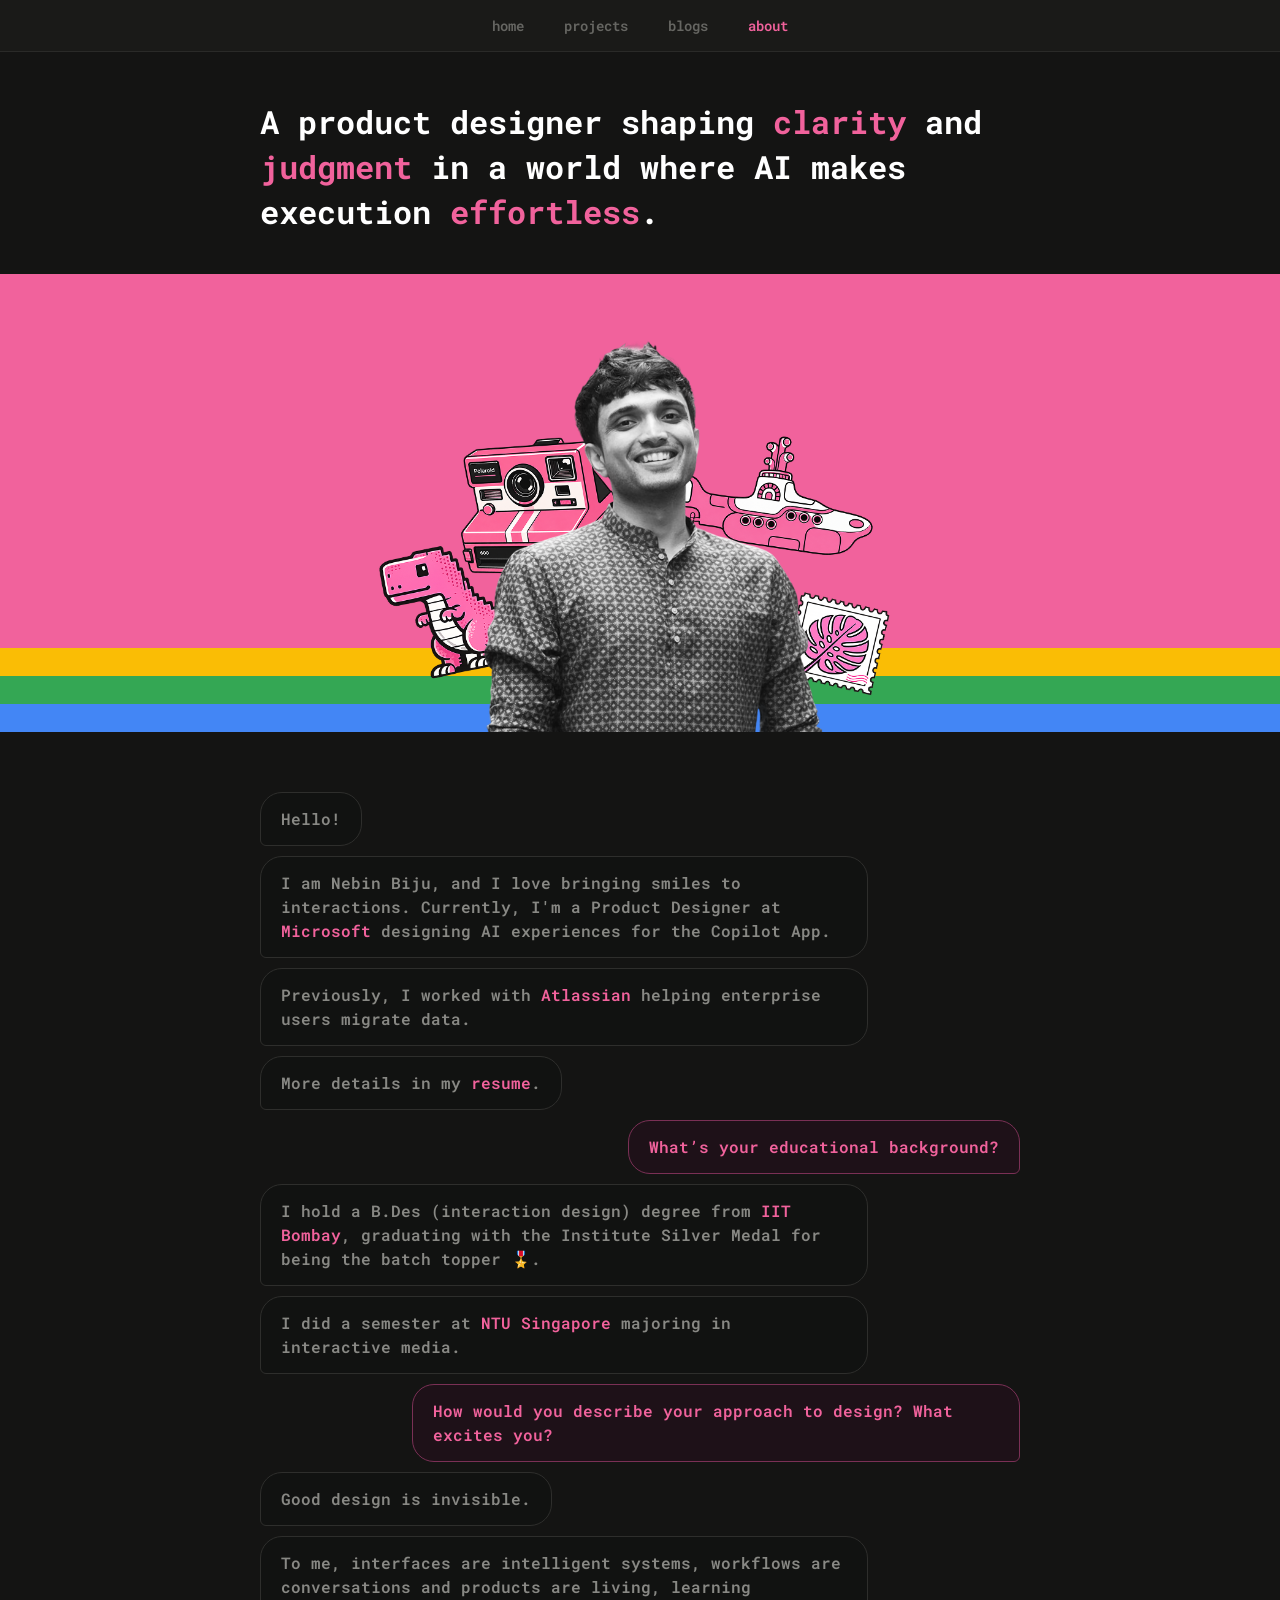
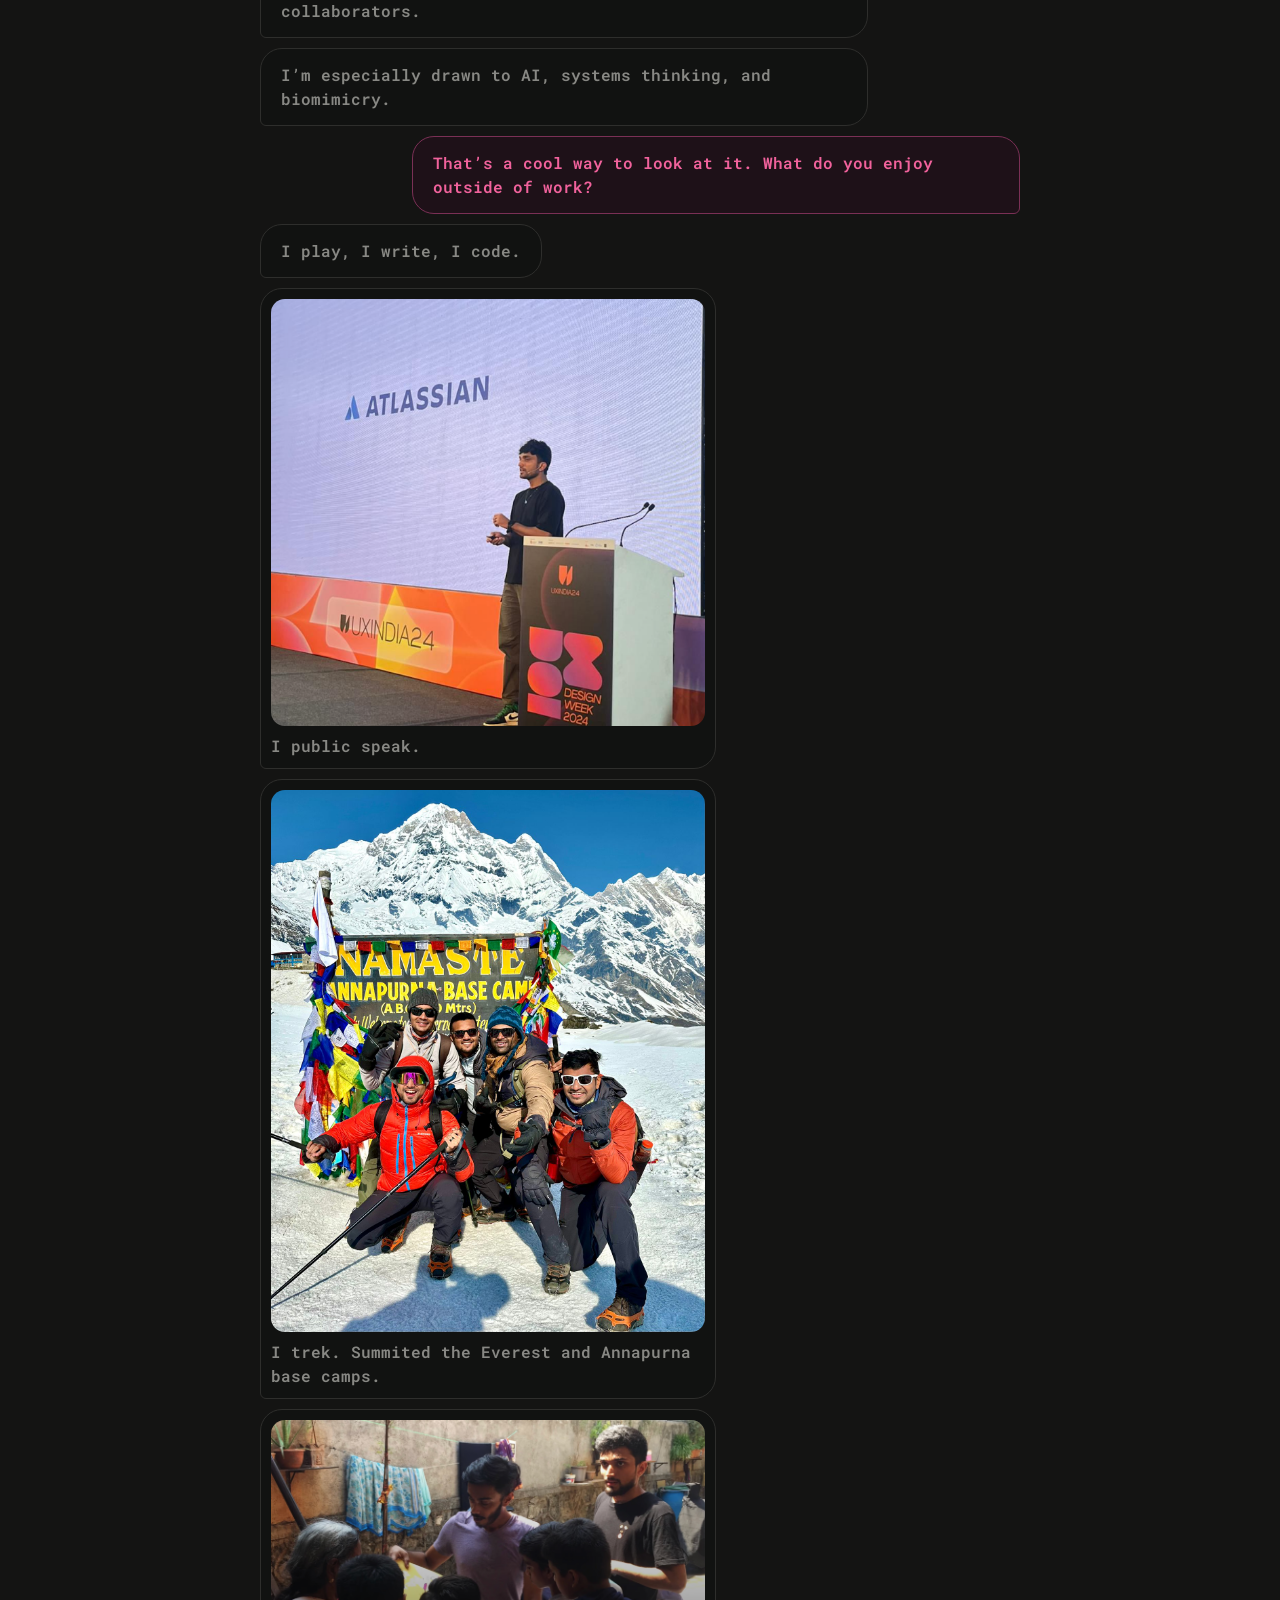
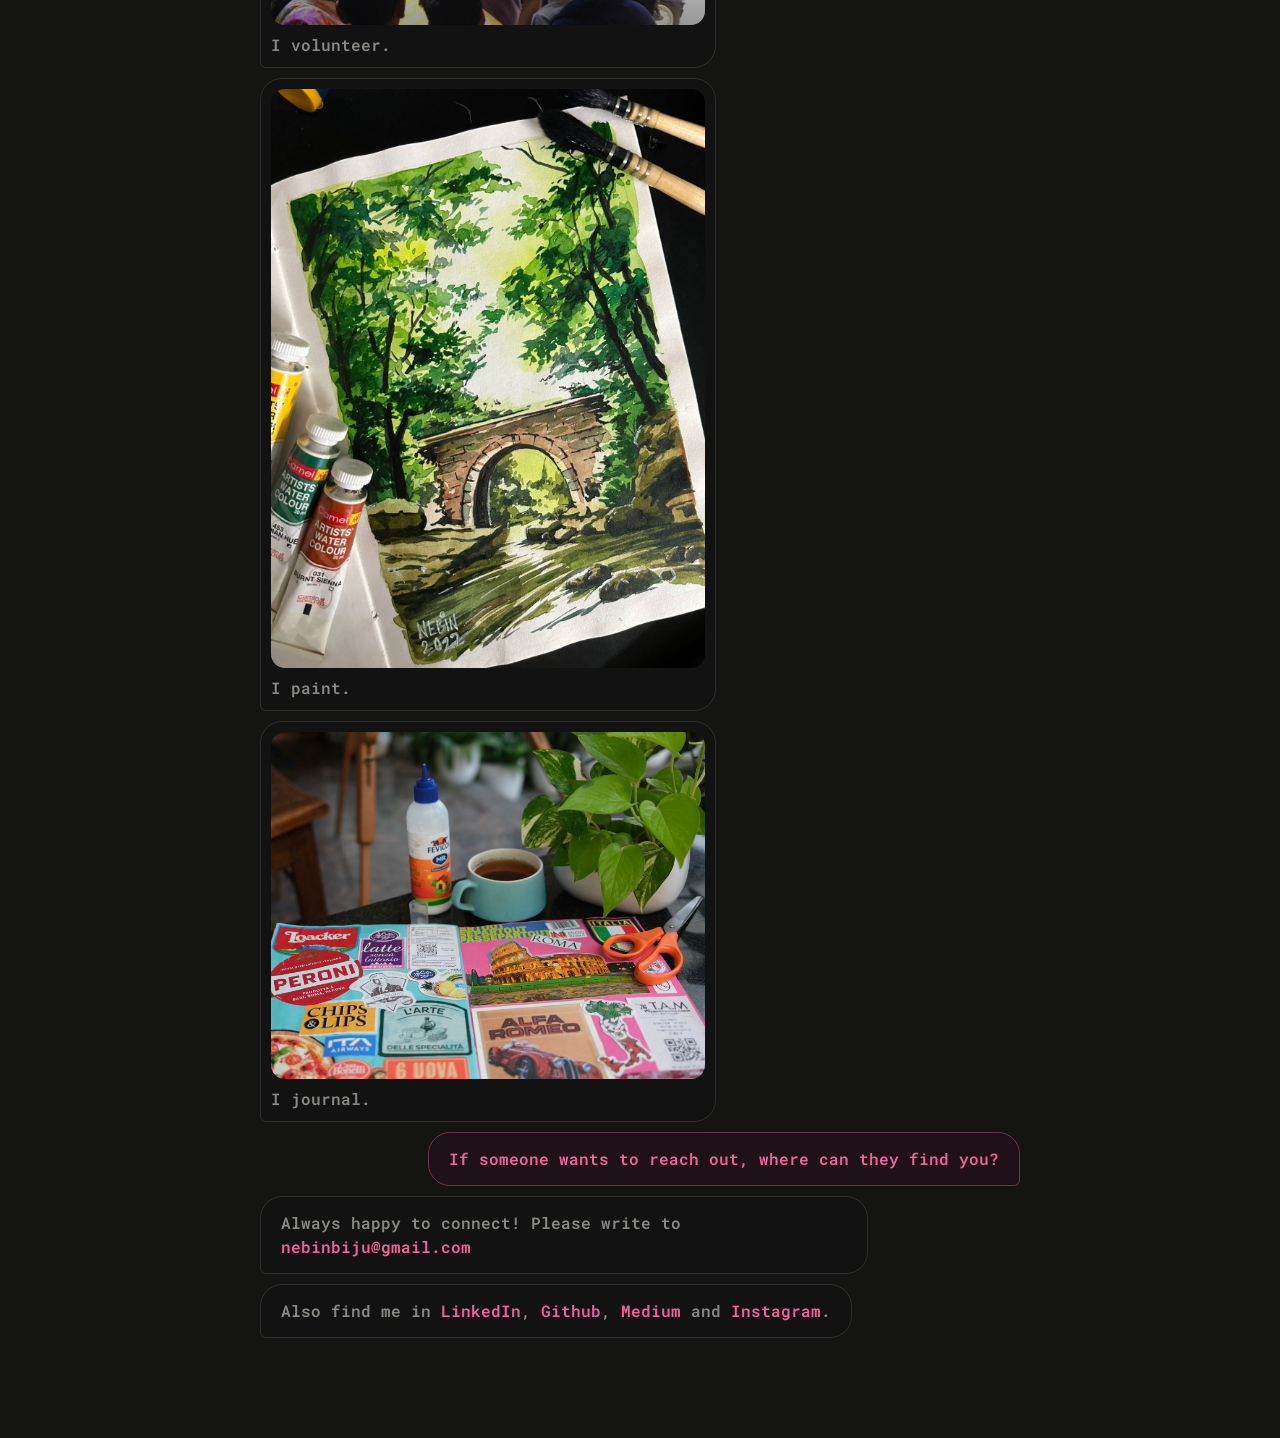
==== about.html @ 65616d31 "Replace Fira Code with Roboto Mono across all pages Co-Authored-By: Claude Sonnet 4.6 <noreply@anthr" ====
<!DOCTYPE html>
<html lang="en">
<head>
    <meta charset="UTF-8">
    <meta name="viewport" content="width=device-width, initial-scale=1.0">
    <title>Nebin Biju — About</title>
    <link href="https://fonts.googleapis.com/css2?family=Roboto+Mono:wght@600;700&display=swap" rel="stylesheet">
    <style>
        * {
            margin: 0;
            padding: 0;
            box-sizing: border-box;
        }

        body {
            background-color: #141413;
            font-family: 'Roboto Mono', monospace;
            min-height: 100vh;
            display: flex;
            flex-direction: column;
            align-items: center;
            padding: 100px 24px 100px;
            overflow-x: hidden;
        }

        .topbar {
            position: fixed;
            top: 0;
            left: 0;
            right: 0;
            height: 52px;
            background-color: #1a1a18;
            border-bottom: 1px solid #2a2a28;
            display: flex;
            align-items: center;
            justify-content: center;
            gap: 8px;
            z-index: 100;
        }

        .topbar a {
            font-family: 'Roboto Mono', monospace;
            font-size: 14px;
            font-weight: 600;
            text-decoration: none;
            color: #666662;
            padding: 6px 16px;
            border-radius: 8px;
            transition: color 0.2s;
        }

        .topbar a:hover {
            color: #ffffff;
        }

        .topbar a.active {
            color: #f1629c;
        }

        .chat {
            width: 100%;
            max-width: 760px;
            display: flex;
            flex-direction: column;
            gap: 10px;
            text-align: left;
        }

        .bubble {
            padding: 14px 20px;
            border-radius: 22px;
            font-size: 16px;
            font-weight: 600;
            line-height: 1.5;
            max-width: 80%;
            word-break: break-word;
        }

        .bubble.right {
            background-color: #1e1118;
            color: #f1629c;
            border: 1px solid #7a3055;
            align-self: flex-end;
            border-bottom-right-radius: 6px;
        }

        .bubble.left {
            background-color: #111211;
            color: #888884;
            border: 1px solid #2e2e2c;
            align-self: flex-start;
            border-bottom-left-radius: 6px;
        }

        .highlight {
            color: #f1629c;
        }

        .bubble a {
            text-decoration: none;
            color: inherit;
        }

        .bubble a:hover .highlight,
        .bubble a:hover {
            text-decoration: underline;
        }

        .bubble.project {
            background-color: #111211;
            color: #f1629c;
            border: 1px solid #2e2e2c;
            align-self: flex-start;
            border-bottom-left-radius: 6px;
        }

        .bubble.image {
            background-color: #111211;
            border: 1px solid #2e2e2c;
            align-self: flex-start;
            border-bottom-left-radius: 6px;
            padding: 10px;
            display: flex;
            flex-direction: column;
            gap: 8px;
            max-width: 60%;
        }

        .bubble.image img {
            width: 100%;
            border-radius: 14px;
            display: block;
        }

        .bubble.image .caption {
            font-size: 16px;
            color: #888884;
            font-weight: 600;
        }

        .about-heading {
            width: 100%;
            max-width: 760px;
            margin-bottom: 40px;
            font-size: 32px;
            font-weight: 700;
            color: #ffffff;
            line-height: 1.4;
        }

        .about-hero {
            position: relative;
            width: 100vw;
            margin-bottom: 60px;
            display: flex;
            justify-content: center;
        }

        .about-hero-bg {
            position: absolute;
            inset: 0;
            display: flex;
            flex-direction: column;
        }

        .about-pink-bg {
            background: #F1629C;
            flex: 1;
        }

        .about-collage-img {
            display: block;
            width: 100%;
            max-width: 550px;
            height: auto;
            position: relative;
            z-index: 1;
        }

        .about-stripes {
            display: flex;
            flex-direction: column;
            flex-shrink: 0;
        }

        .about-stripe {
            height: 28px;
        }
    </style>
    <script src="favicon.js"></script>
</head>
<body>
    <nav class="topbar">
        <a href="index.html">home</a>
        <a href="projects.html">projects</a>
        <a href="blogs.html">blogs</a>
        <a href="about.html" class="active">about</a>
    </nav>

    <h1 class="about-heading">A product designer shaping <span class="highlight">clarity</span> and <span class="highlight">judgment</span> in a world where AI makes execution <span class="highlight">effortless</span>.</h1>

    <div class="about-hero">
        <div class="about-hero-bg">
            <div class="about-pink-bg"></div>
            <div class="about-stripes">
                <div class="about-stripe" style="background:#F1629C"></div>
                <div class="about-stripe" style="background:#FABD05"></div>
                <div class="about-stripe" style="background:#34A754"></div>
                <div class="about-stripe" style="background:#4386F5"></div>
            </div>
        </div>
        <img src="images/Homepage_assets/about_collage.png" alt="" class="about-collage-img">
    </div>

    <div class="chat">
        <div class="bubble left">Hello!</div>
        <div class="bubble left">I am Nebin Biju, and I love bringing smiles to interactions. Currently,  I'm a Product Designer at <a href="https://microsoft.com" target="_blank"><span class="highlight">Microsoft</span></a> designing AI experiences for the Copilot App.</div>
        <div class="bubble left">Previously, I worked with <a href="https://www.atlassian.com/" target="_blank"><span class="highlight">Atlassian</span></a> helping enterprise users migrate data.</div>
        <div class="bubble left">More details in my <a href="https://drive.google.com/file/d/1wNCA_hwy8p7VDoel-va2AQfvZZW7HfSf/view?usp=drive_link" target="_blank"><span class="highlight">resume</span></a>.</div>
        <div class="bubble right">What’s your educational background?</div>
        <div class="bubble left">I hold a B.Des (interaction design) degree from <a href="https://www.iitb.ac.in/" target="_blank"><span class="highlight">IIT Bombay</span></a>, graduating with the Institute Silver Medal for being the batch topper 🎖️.</div>
        <div class="bubble left">I did a semester at <a href="https://www.ntu.edu.sg/" target="_blank"><span class="highlight">NTU Singapore</span></a> majoring in interactive media.</div>
        <div class="bubble right">How would you describe your approach to design? What excites you?</div>
        <div class="bubble left">Good design is invisible.</div>
        <div class="bubble left">To me, interfaces are intelligent systems, workflows are conversations and products are living, learning collaborators.</div>
        <div class="bubble left">I’m especially drawn to AI, systems thinking, and biomimicry.</div>

        <div class="bubble right">That’s a cool way to look at it. What do you enjoy outside of work?</div>
        <div class="bubble left">I play, I write, I code.</div>
        <div class="bubble image">
            <img src="images/about/Speak_1.png" alt="public speaking">
            <span class="caption">I public speak.</span>
        </div>
        <div class="bubble image">
            <img src="images/about/trek_2.jpeg" alt="trekking">
            <span class="caption">I trek. Summited the Everest and Annapurna base camps.</span>
        </div>
        <div class="bubble image">
            <img src="images/about/volunteer.png" alt="volunteering">
            <span class="caption">I volunteer.</span>
        </div>
        <div class="bubble image">
            <img src="images/about/paint.jpeg" alt="painting">
            <span class="caption">I paint.</span>
        </div>
        <div class="bubble image">
            <img src="images/about/journal.jpeg" alt="journaling">
            <span class="caption">I journal.</span>
        </div>

        <div class="bubble right">If someone wants to reach out, where can they find you?</div>
        <div class="bubble left">Always happy to connect! Please write to <a href="mailto:nebinbiju@gmail.com"><span class="highlight">nebinbiju@gmail.com</span></a></div>
        <div class="bubble left">Also find me in <a href="https://www.linkedin.com/in/nebin-biju-08502b159/" target="_blank"><span class="highlight">LinkedIn</span></a>, <a href="https://github.com/nebinbiju1" target="_blank"><span class="highlight">Github</span></a>, <a href="https://medium.com/@nebinbiju" target="_blank"><span class="highlight">Medium</span></a> and <a href="https://www.instagram.com/nebinbiju/" target="_blank"><span class="highlight">Instagram</span></a>.</div>
    </div>
</body>
</html>
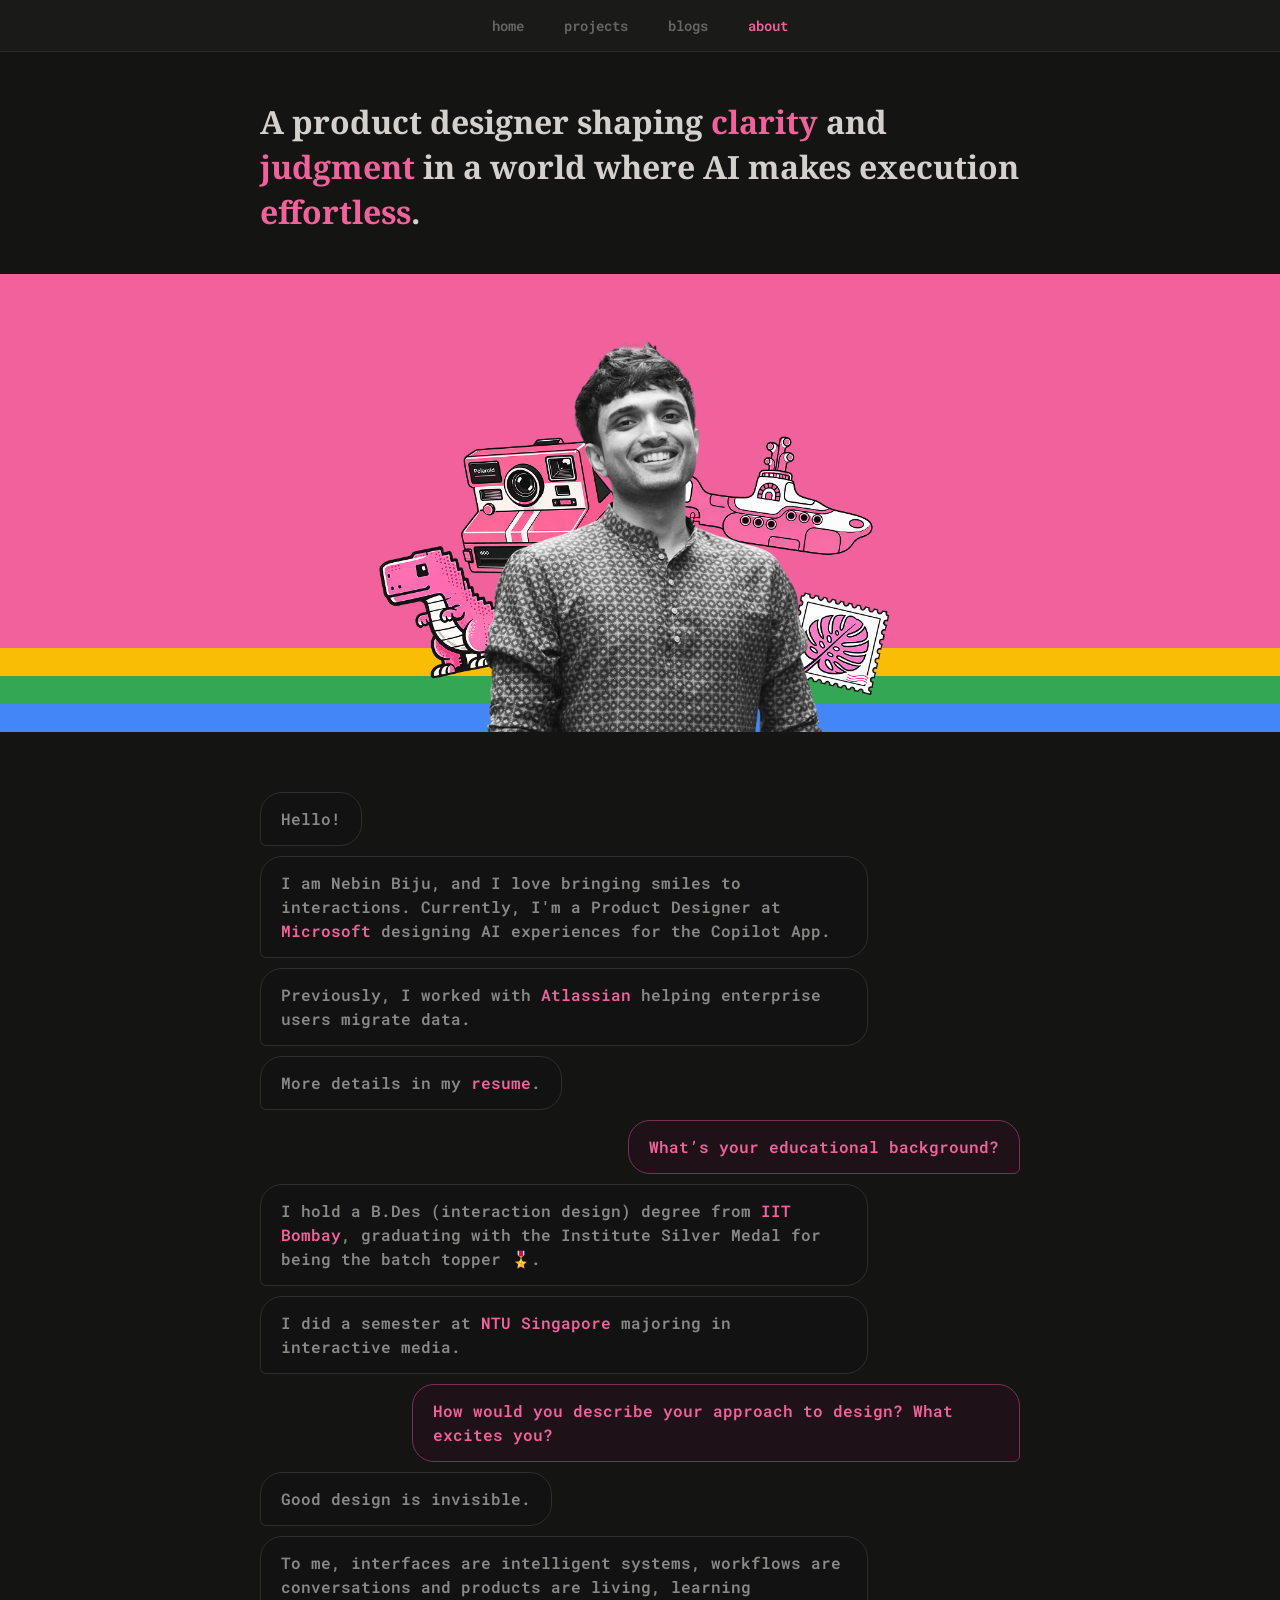
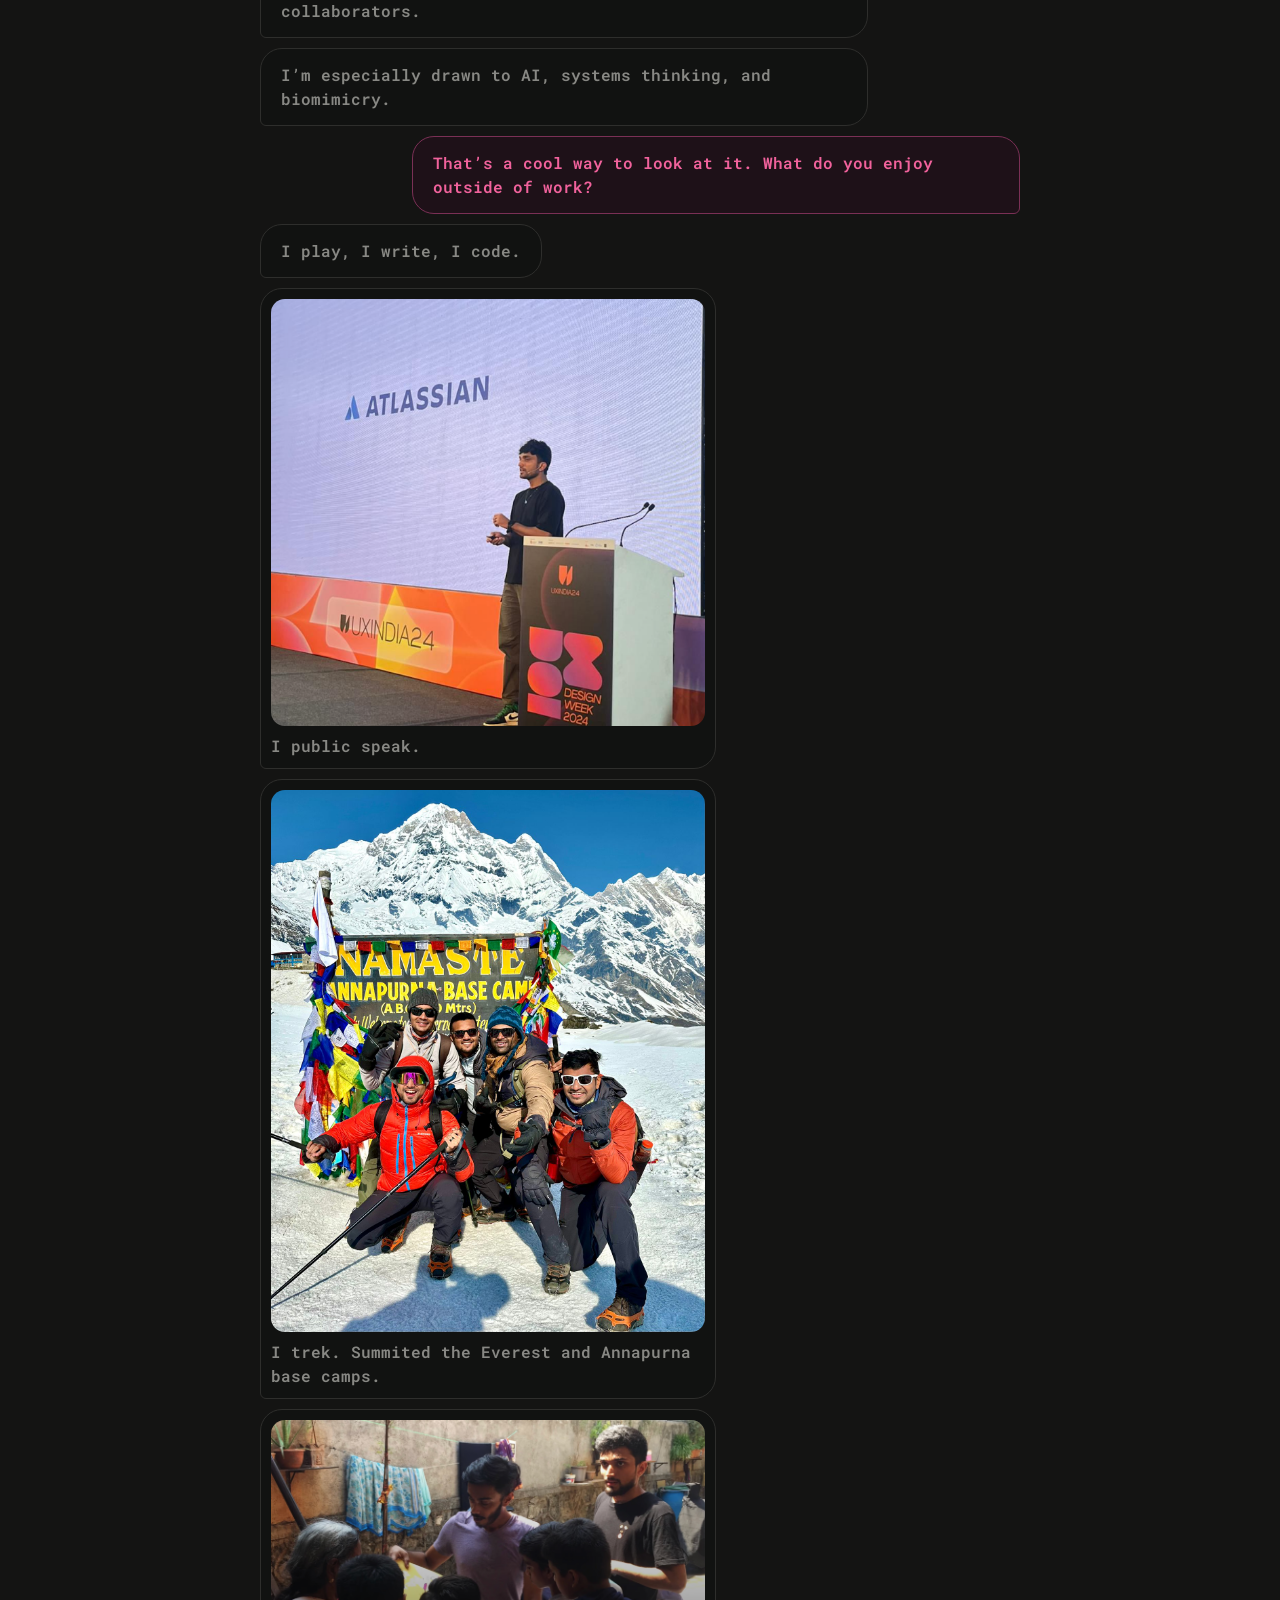
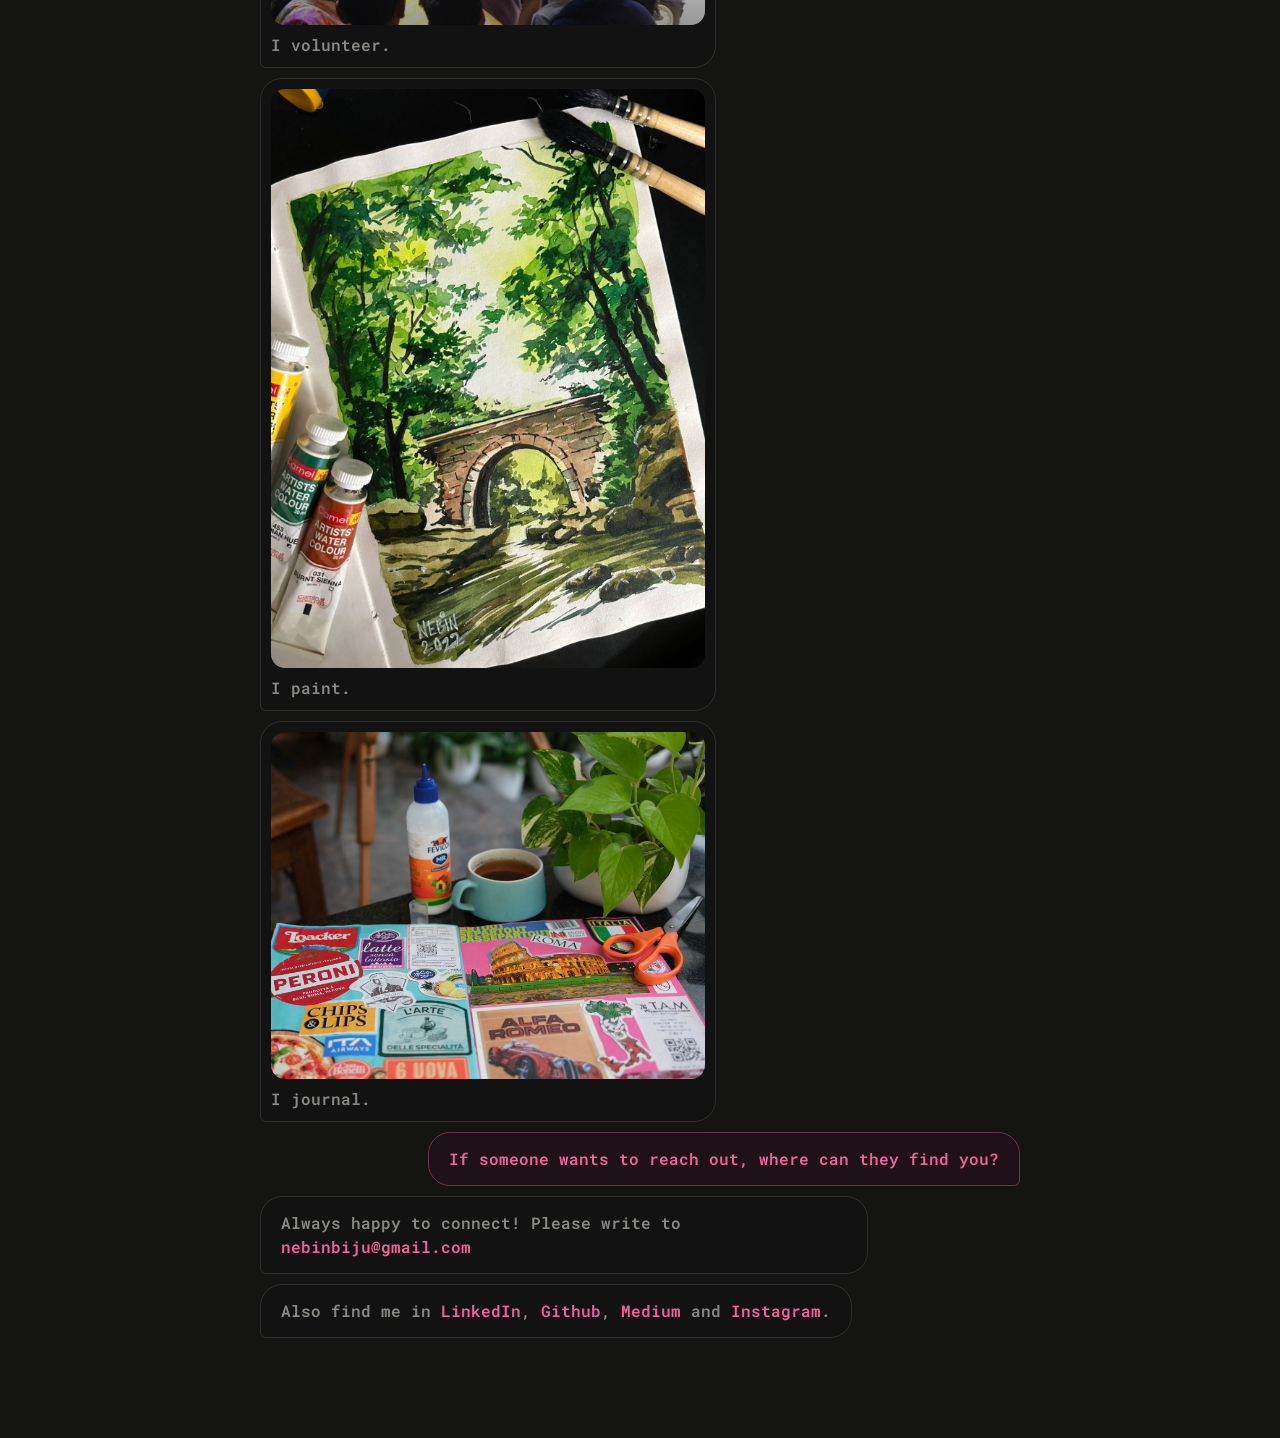
==== commit 236d4d0e: "Centralize styles into styles.css and redesign UI - Extract all inline styles from 6 HTML files into" ====
--- a/about.html
+++ b/about.html
@@ -4,192 +4,10 @@
     <meta charset="UTF-8">
     <meta name="viewport" content="width=device-width, initial-scale=1.0">
     <title>Nebin Biju — About</title>
-    <link href="https://fonts.googleapis.com/css2?family=Roboto+Mono:wght@600;700&display=swap" rel="stylesheet">
-    <style>
-        * {
-            margin: 0;
-            padding: 0;
-            box-sizing: border-box;
-        }
-
-        body {
-            background-color: #141413;
-            font-family: 'Roboto Mono', monospace;
-            min-height: 100vh;
-            display: flex;
-            flex-direction: column;
-            align-items: center;
-            padding: 100px 24px 100px;
-            overflow-x: hidden;
-        }
-
-        .topbar {
-            position: fixed;
-            top: 0;
-            left: 0;
-            right: 0;
-            height: 52px;
-            background-color: #1a1a18;
-            border-bottom: 1px solid #2a2a28;
-            display: flex;
-            align-items: center;
-            justify-content: center;
-            gap: 8px;
-            z-index: 100;
-        }
-
-        .topbar a {
-            font-family: 'Roboto Mono', monospace;
-            font-size: 14px;
-            font-weight: 600;
-            text-decoration: none;
-            color: #666662;
-            padding: 6px 16px;
-            border-radius: 8px;
-            transition: color 0.2s;
-        }
-
-        .topbar a:hover {
-            color: #ffffff;
-        }
-
-        .topbar a.active {
-            color: #f1629c;
-        }
-
-        .chat {
-            width: 100%;
-            max-width: 760px;
-            display: flex;
-            flex-direction: column;
-            gap: 10px;
-            text-align: left;
-        }
-
-        .bubble {
-            padding: 14px 20px;
-            border-radius: 22px;
-            font-size: 16px;
-            font-weight: 600;
-            line-height: 1.5;
-            max-width: 80%;
-            word-break: break-word;
-        }
-
-        .bubble.right {
-            background-color: #1e1118;
-            color: #f1629c;
-            border: 1px solid #7a3055;
-            align-self: flex-end;
-            border-bottom-right-radius: 6px;
-        }
-
-        .bubble.left {
-            background-color: #111211;
-            color: #888884;
-            border: 1px solid #2e2e2c;
-            align-self: flex-start;
-            border-bottom-left-radius: 6px;
-        }
-
-        .highlight {
-            color: #f1629c;
-        }
-
-        .bubble a {
-            text-decoration: none;
-            color: inherit;
-        }
-
-        .bubble a:hover .highlight,
-        .bubble a:hover {
-            text-decoration: underline;
-        }
-
-        .bubble.project {
-            background-color: #111211;
-            color: #f1629c;
-            border: 1px solid #2e2e2c;
-            align-self: flex-start;
-            border-bottom-left-radius: 6px;
-        }
-
-        .bubble.image {
-            background-color: #111211;
-            border: 1px solid #2e2e2c;
-            align-self: flex-start;
-            border-bottom-left-radius: 6px;
-            padding: 10px;
-            display: flex;
-            flex-direction: column;
-            gap: 8px;
-            max-width: 60%;
-        }
-
-        .bubble.image img {
-            width: 100%;
-            border-radius: 14px;
-            display: block;
-        }
-
-        .bubble.image .caption {
-            font-size: 16px;
-            color: #888884;
-            font-weight: 600;
-        }
-
-        .about-heading {
-            width: 100%;
-            max-width: 760px;
-            margin-bottom: 40px;
-            font-size: 32px;
-            font-weight: 700;
-            color: #ffffff;
-            line-height: 1.4;
-        }
-
-        .about-hero {
-            position: relative;
-            width: 100vw;
-            margin-bottom: 60px;
-            display: flex;
-            justify-content: center;
-        }
-
-        .about-hero-bg {
-            position: absolute;
-            inset: 0;
-            display: flex;
-            flex-direction: column;
-        }
-
-        .about-pink-bg {
-            background: #F1629C;
-            flex: 1;
-        }
-
-        .about-collage-img {
-            display: block;
-            width: 100%;
-            max-width: 550px;
-            height: auto;
-            position: relative;
-            z-index: 1;
-        }
-
-        .about-stripes {
-            display: flex;
-            flex-direction: column;
-            flex-shrink: 0;
-        }
-
-        .about-stripe {
-            height: 28px;
-        }
-    </style>
+    <link rel="stylesheet" href="styles.css">
     <script src="favicon.js"></script>
 </head>
-<body>
+<body class="pg-about">
     <nav class="topbar">
         <a href="index.html">home</a>
         <a href="projects.html">projects</a>
--- a/styles.css
+++ b/styles.css
@@ -0,0 +1,1056 @@
+@import url('https://fonts.googleapis.com/css2?family=Arvo:ital,wght@0,400;0,700;1,400;1,700&family=Noto+Serif:ital,wght@0,100;0,200;0,300;0,400;0,500;0,600;0,700;0,800;0,900;1,100;1,200;1,300;1,400;1,500;1,600;1,700;1,800;1,900&family=Roboto+Mono:wght@400;600;700&display=swap');
+
+* {
+    margin: 0;
+    padding: 0;
+    box-sizing: border-box;
+}
+
+body {
+    background-color: #141413;
+    font-family: 'Roboto Mono', monospace;
+    min-height: 100vh;
+}
+
+.topbar {
+    position: fixed;
+    top: 0;
+    left: 0;
+    right: 0;
+    height: 52px;
+    background-color: #1a1a18;
+    border-bottom: 1px solid #2a2a28;
+    display: flex;
+    align-items: center;
+    justify-content: center;
+    gap: 8px;
+    z-index: 100;
+}
+
+.topbar a {
+    font-family: 'Roboto Mono', monospace;
+    font-size: 14px;
+    font-weight: 600;
+    text-decoration: none;
+    color: #666662;
+    padding: 6px 16px;
+    border-radius: 8px;
+    transition: color 0.2s;
+}
+
+.topbar a:hover { color: #d4d0cb; }
+.topbar a.active { color: #f1629c; }
+
+.highlight { color: #f1629c; }
+
+.bubble {
+    padding: 14px 20px;
+    border-radius: 22px;
+    font-size: 16px;
+    font-weight: 600;
+    line-height: 1.5;
+    max-width: 80%;
+    word-break: break-word;
+}
+
+.bubble.right {
+    background-color: #1e1118;
+    color: #f1629c;
+    border: 1px solid #7a3055;
+    align-self: flex-end;
+    border-bottom-right-radius: 6px;
+}
+
+.bubble.project {
+    background-color: #111211;
+    color: #f1629c;
+    border: 1px solid #2e2e2c;
+    align-self: flex-start;
+    border-bottom-left-radius: 6px;
+}
+
+.bubble .highlight { color: #f1629c; }
+
+.bubble a {
+    text-decoration: none;
+    color: inherit;
+}
+
+.bubble a:hover .highlight,
+.bubble a:hover {
+    text-decoration: underline;
+}
+
+.bubble.image {
+    background-color: #111211;
+    border: 1px solid #2e2e2c;
+    align-self: flex-start;
+    border-bottom-left-radius: 6px;
+    padding: 10px;
+    display: flex;
+    flex-direction: column;
+    gap: 8px;
+    max-width: 60%;
+}
+
+.bubble.image img {
+    width: 100%;
+    border-radius: 14px;
+    display: block;
+}
+
+.bubble.image .caption {
+    font-size: 16px;
+    color: #888884;
+    font-weight: 600;
+}
+
+.tag {
+    font-size: 12px;
+    font-weight: 700;
+    color: #f1629c;
+    background: rgba(241, 98, 156, 0.12);
+    border: 1px solid rgba(241, 98, 156, 0.3);
+    border-radius: 6px;
+    padding: 4px 10px;
+}
+
+.page {
+    max-width: 760px;
+    margin: 0 auto;
+    padding: 80px 24px 120px;
+}
+
+.back-btn {
+    display: inline-flex;
+    align-items: center;
+    gap: 6px;
+    font-size: 13px;
+    font-weight: 700;
+    color: #666662;
+    text-decoration: none;
+    margin-bottom: 48px;
+    transition: color 0.2s;
+}
+
+.back-btn:hover { color: #ffffff; }
+
+.back-btn svg {
+    width: 14px;
+    height: 14px;
+}
+
+.divider {
+    height: 1px;
+    background: #2a2a28;
+    margin: 36px 0;
+}
+
+.nav-btn {
+    display: flex;
+    align-items: center;
+    gap: 8px;
+    font-family: 'Roboto Mono', monospace;
+    font-size: 13px;
+    font-weight: 700;
+    color: #666662;
+    text-decoration: none;
+    transition: color 0.2s;
+}
+
+.nav-btn:hover { color: #ffffff; }
+
+.nav-btn svg {
+    width: 14px;
+    height: 14px;
+    flex-shrink: 0;
+}
+
+.nav-btn.disabled {
+    opacity: 0.2;
+    pointer-events: none;
+}
+
+.nav-btn.next { margin-left: auto; }
+
+.modal-overlay {
+    display: none;
+    position: fixed;
+    inset: 0;
+    background: rgba(0, 0, 0, 0.7);
+    z-index: 200;
+    align-items: center;
+    justify-content: center;
+}
+
+.modal-overlay.visible { display: flex; }
+
+.modal {
+    background: #1a1a18;
+    border: 1px solid #2a2a28;
+    border-radius: 18px;
+    padding: 32px 28px;
+    width: min(420px, calc(100vw - 48px));
+    display: flex;
+    flex-direction: column;
+    gap: 16px;
+}
+
+.modal-title {
+    font-size: 14px;
+    font-weight: 700;
+    color: #d4d0cb;
+}
+
+.modal-sub {
+    font-size: 12px;
+    font-weight: 600;
+    color: #555552;
+    margin-top: -8px;
+}
+
+.modal input {
+    font-family: 'Roboto Mono', monospace;
+    font-size: 13px;
+    font-weight: 600;
+    background: #111211;
+    border: 1px solid #2a2a28;
+    border-radius: 10px;
+    color: #ffffff;
+    padding: 10px 14px;
+    outline: none;
+    transition: border-color 0.2s;
+}
+
+.modal input:focus { border-color: #f1629c; }
+.modal input.error { border-color: #e05050; animation: shake 0.3s ease; }
+
+@keyframes shake {
+    0%, 100% { transform: translateX(0); }
+    25% { transform: translateX(-6px); }
+    75% { transform: translateX(6px); }
+}
+
+.modal-error {
+    font-size: 11px;
+    font-weight: 700;
+    color: #e05050;
+    min-height: 14px;
+    margin-top: -8px;
+}
+
+.modal-actions {
+    display: flex;
+    gap: 8px;
+    justify-content: flex-end;
+}
+
+.modal-actions button {
+    font-family: 'Roboto Mono', monospace;
+    font-size: 13px;
+    font-weight: 700;
+    border: none;
+    border-radius: 8px;
+    padding: 8px 18px;
+    cursor: pointer;
+}
+
+.btn-cancel {
+    background: transparent;
+    color: #555552;
+}
+
+.btn-cancel:hover { color: #ffffff; }
+
+.btn-enter {
+    background: #f1629c;
+    color: #ffffff;
+}
+
+.btn-enter:hover { background: #e0508a; }
+
+.modal-char-wrap {
+    display: flex;
+    justify-content: center;
+}
+
+/* -------------------------------------------------- */
+/* page: home                                         */
+/* -------------------------------------------------- */
+
+body.pg-home {
+    height: 100vh;
+    overflow: hidden;
+    display: flex;
+    flex-direction: column;
+    align-items: center;
+    justify-content: center;
+    padding: 52px 24px 24px;
+    text-align: center;
+}
+
+body.pg-home h1 {
+    font-family: 'Noto Serif', serif;
+    font-size: clamp(36px, 14vw, 80px);
+    font-weight: 700;
+    color: #d4d0cb;
+    line-height: 1.1;
+    white-space: nowrap;
+}
+
+.hero {
+    display: inline-flex;
+    flex-direction: column;
+    align-items: center;
+    margin-top: -40px;
+    position: relative;
+    z-index: 1;
+}
+
+.hero-text {
+    display: flex;
+    flex-direction: column;
+    align-items: flex-start;
+}
+
+.subtitle {
+    font-size: clamp(14px, 6vw, 32px);
+    font-weight: 700;
+    color: #f1629c;
+    margin-top: 4px;
+    display: flex;
+    align-items: center;
+    gap: 12px;
+    white-space: nowrap;
+}
+
+.subtitle-icon {
+    font-size: 28px;
+    line-height: 1;
+    flex-shrink: 0;
+}
+
+.subtitle-text {
+    display: flex;
+    align-items: center;
+}
+
+.subtitle-word {
+    display: inline-block;
+    white-space: nowrap;
+}
+
+.subtitle-cursor {
+    display: inline-block;
+    width: 0.55em;
+    height: 0.9em;
+    background-color: #f1629c;
+    margin-left: 1px;
+    vertical-align: middle;
+    animation: blink 0.7s step-end infinite;
+}
+
+@keyframes blink {
+    0%, 100% { opacity: 1; }
+    50% { opacity: 0; }
+}
+
+.hero-byline {
+    font-size: 16px;
+    font-weight: 600;
+    color: #888884;
+    margin-top: 28px;
+    line-height: 1.8;
+    text-align: left;
+    align-self: flex-start;
+    white-space: nowrap;
+}
+
+.byline-link {
+    color: #888884;
+    text-decoration: none;
+    transition: color 0.2s;
+}
+
+.byline-link:hover { color: #f1629c; }
+
+.computer-wrapper {
+    position: relative;
+    width: 456px;
+    max-width: 90vw;
+    margin-bottom: -144px;
+}
+
+.computer-img {
+    width: 100%;
+    height: auto;
+    display: block;
+}
+
+#char-canvas {
+    position: absolute;
+    left: 42%;
+    top: 37%;
+    transform: translate(-50%, -50%) perspective(600px) rotateX(-8deg) rotateY(-4deg);
+    width: 84px;
+    height: 104px;
+    image-rendering: pixelated;
+    image-rendering: crisp-edges;
+}
+
+.star-overlay {
+    position: absolute;
+    pointer-events: none;
+    image-rendering: pixelated;
+}
+
+.star-overlay-1 {
+    width: 72px;
+    left: 42px;
+    top: 120px;
+    animation: shine 2.4s ease-in-out infinite;
+}
+
+.star-overlay-2 {
+    width: 38px;
+    left: 356px;
+    top: 178px;
+    animation: shine 1.9s ease-in-out infinite 0.7s;
+}
+
+.star-overlay-3 {
+    width: 61px;
+    left: 74px;
+    top: 454px;
+    animation: shine 2.8s ease-in-out infinite 1.4s;
+}
+
+@keyframes shine {
+    0%, 100% { opacity: 0; transform: rotate(45deg); }
+    45%, 55% { opacity: 0.9; transform: rotate(0deg); }
+}
+
+body.pg-home .chat {
+    margin-top: 160px;
+    width: 100%;
+    max-width: 560px;
+    display: flex;
+    flex-direction: column;
+    gap: 10px;
+    text-align: left;
+}
+
+body.pg-home .bubble.left {
+    background-color: #111211;
+    color: #666662;
+    border: 1px solid #2e2e2c;
+    align-self: flex-start;
+    border-bottom-left-radius: 6px;
+}
+
+.stripes {
+    position: fixed;
+    left: 0;
+    right: 0;
+    top: 44%;
+    transform: translateY(-50%);
+    display: flex;
+    flex-direction: column;
+    z-index: 0;
+    pointer-events: none;
+}
+
+.stripe { height: 28px; }
+
+@media (max-width: 600px) {
+    .hero-byline { font-size: clamp(10px, 3.5vw, 16px); }
+    .hero { margin-top: -40px; }
+
+    .computer-wrapper {
+        width: clamp(280px, 82vw, 400px);
+        margin-bottom: -60px;
+    }
+
+    #char-canvas {
+        width: 15vw;
+        height: 18vw;
+        transform: translate(-50%, -50%) perspective(350px) rotateX(-5deg) rotateY(-2deg);
+    }
+
+    .star-overlay { display: none; }
+}
+
+/* -------------------------------------------------- */
+/* page: about                                        */
+/* -------------------------------------------------- */
+
+body.pg-about {
+    display: flex;
+    flex-direction: column;
+    align-items: center;
+    padding: 100px 24px 100px;
+    overflow-x: hidden;
+}
+
+body.pg-about .chat {
+    width: 100%;
+    max-width: 760px;
+    display: flex;
+    flex-direction: column;
+    gap: 10px;
+    text-align: left;
+}
+
+body.pg-about .bubble.left {
+    background-color: #111211;
+    color: #888884;
+    border: 1px solid #2e2e2c;
+    align-self: flex-start;
+    border-bottom-left-radius: 6px;
+}
+
+.about-heading {
+    width: 100%;
+    max-width: 760px;
+    margin-bottom: 40px;
+    font-family: 'Noto Serif', serif;
+    font-size: 32px;
+    font-weight: 700;
+    color: #d4d0cb;
+    line-height: 1.4;
+}
+
+.about-hero {
+    position: relative;
+    width: 100vw;
+    margin-bottom: 60px;
+    display: flex;
+    justify-content: center;
+}
+
+.about-hero-bg {
+    position: absolute;
+    inset: 0;
+    display: flex;
+    flex-direction: column;
+}
+
+.about-pink-bg {
+    background: #F1629C;
+    flex: 1;
+}
+
+.about-collage-img {
+    display: block;
+    width: 100%;
+    max-width: 550px;
+    height: auto;
+    position: relative;
+    z-index: 1;
+}
+
+.about-stripes {
+    display: flex;
+    flex-direction: column;
+    flex-shrink: 0;
+}
+
+.about-stripe { height: 28px; }
+
+/* -------------------------------------------------- */
+/* page: projects                                     */
+/* -------------------------------------------------- */
+
+body.pg-projects { padding: 90px 24px 80px; }
+
+.cards {
+    display: grid;
+    grid-template-columns: repeat(2, 1fr);
+    gap: 56px 40px;
+    max-width: 1200px;
+    margin: 0 auto;
+}
+
+@media (max-width: 720px) {
+    .cards {
+        grid-template-columns: 1fr;
+    }
+}
+
+.card {
+    text-decoration: none;
+    display: block;
+    cursor: pointer;
+}
+
+.card-img {
+    width: 100%;
+    aspect-ratio: 580 / 380;
+    background-color: #141413;
+    background-size: cover;
+    background-position: center;
+    background-repeat: no-repeat;
+}
+
+.card:nth-child(1) .card-img { background-image: url('images/remediation_final.png'); }
+.card:nth-child(2) .card-img { background-image: url('images/copilot_search.png'); }
+.card:nth-child(3) .card-img { background-image: url('images/code_art.png'); }
+.card:nth-child(4) .card-img { background-image: url('images/Thumb3.png'); }
+.card:nth-child(5) .card-img { background-image: url('images/Exergame.png'); }
+.card:nth-child(6) .card-img { background-image: url('images/NTU.jpg'); background-position: top; }
+
+.card-content { padding: 20px 0 0; }
+
+.card-title {
+    font-family: 'Noto Serif', serif;
+    font-size: 32px;
+    font-weight: 700;
+    color: #d4d0cb;
+    line-height: 1.3;
+    margin-bottom: 10px;
+    transition: color 0.2s;
+}
+
+.card:hover .card-title { color: #f1629c; }
+
+.card-desc {
+    font-family: 'Noto Serif', serif;
+    font-size: 18px;
+    font-weight: 400;
+    color: #888884;
+    line-height: 1.5;
+    margin-bottom: 14px;
+}
+
+.card-tags,
+.project-tags { display: flex; flex-wrap: wrap; gap: 0; }
+
+.card-tags .tag,
+.project-tags .tag {
+    background: none;
+    border: none;
+    border-radius: 0;
+    padding: 0;
+    font-size: 14px;
+    font-weight: 600;
+    color: #888884;
+}
+
+.card-tags .tag::after,
+.project-tags .tag::after {
+    content: ' ·\00a0';
+    color: #888884;
+}
+
+.card-tags .tag:last-child::after,
+.project-tags .tag:last-child::after {
+    content: '';
+}
+
+/* -------------------------------------------------- */
+/* page: blogs                                        */
+/* -------------------------------------------------- */
+
+body.pg-blogs { color: #ffffff; }
+
+body.pg-blogs .page { padding-top: 96px; }
+
+.blog-list { display: flex; flex-direction: column; }
+
+.blog-entry {
+    display: block;
+    text-decoration: none;
+    padding: 28px 0;
+}
+
+.blog-entry + .blog-entry { border-top: 1px solid #2a2a28; }
+
+body.pg-blogs .blog-title {
+    font-family: 'Noto Serif', serif;
+    font-size: 32px;
+    font-weight: 700;
+    color: #d4d0cb;
+    line-height: 1.4;
+    margin-bottom: 10px;
+    transition: color 0.2s;
+    text-transform: lowercase;
+}
+
+body.pg-blogs .blog-title::first-letter { text-transform: uppercase; }
+body.pg-blogs .blog-title .keep-case,
+body.pg-blog .blog-title .keep-case { text-transform: none; }
+
+.blog-entry:hover .blog-title { color: #f1629c; }
+
+body.pg-blogs .blog-desc {
+    font-family: 'Noto Serif', serif;
+    font-size: 18px;
+    color: #888884;
+    line-height: 1.5;
+    margin-bottom: 14px;
+    display: -webkit-box;
+    -webkit-line-clamp: 2;
+    line-clamp: 2;
+    -webkit-box-orient: vertical;
+    overflow: hidden;
+    hyphens: none;
+}
+
+body.pg-blogs .blog-meta {
+    font-size: 14px;
+    font-weight: 600;
+    color: #888884;
+}
+
+/* -------------------------------------------------- */
+/* page: project                                      */
+/* -------------------------------------------------- */
+
+body.pg-project { color: #666662; }
+
+.project-header { margin-bottom: 28px; }
+
+.project-title {
+    font-family: 'Noto Serif', serif;
+    font-size: 42px;
+    font-weight: 700;
+    color: #d4d0cb;
+    line-height: 1.2;
+    margin-bottom: 16px;
+}
+
+.project-desc {
+    font-family: 'Noto Serif', serif;
+    font-size: 18px;
+    font-weight: 400;
+    color: #888884;
+    line-height: 1.5;
+    margin-bottom: 20px;
+}
+
+.project-tags {
+    display: flex;
+    flex-wrap: wrap;
+    gap: 8px;
+}
+
+.content-block { margin-bottom: 36px; }
+
+.content-block h2 {
+    font-size: 16px;
+    font-weight: 700;
+    color: #ffffff;
+    margin-bottom: 12px;
+}
+
+.content-block h3 {
+    font-size: 13px;
+    font-weight: 700;
+    color: #888884;
+    margin-top: 20px;
+    margin-bottom: 8px;
+}
+
+.content-block p {
+    font-family: 'Noto Serif', serif;
+    font-size: 18px;
+    font-weight: 400;
+    line-height: 1.5;
+    color: #888884;
+}
+
+.content-block p + p { margin-top: 10px; }
+
+.content-block ul,
+.content-block ol {
+    margin: 10px 0 10px 18px;
+    display: flex;
+    flex-direction: column;
+    gap: 6px;
+}
+
+.content-block li {
+    font-family: 'Noto Serif', serif;
+    font-size: 18px;
+    font-weight: 400;
+    color: #888884;
+    line-height: 1.5;
+}
+
+.content-block strong {
+    color: #888884;
+    font-weight: 700;
+}
+
+.content-block blockquote {
+    font-family: 'Noto Serif', serif;
+    border-left: 2px solid rgba(241, 98, 156, 0.35);
+    padding-left: 14px;
+    margin: 16px 0;
+    font-style: italic;
+    font-size: 16px;
+    font-weight: 400;
+    color: #888884;
+    line-height: 1.5;
+}
+
+.proj-meta {
+    font-size: 12px;
+    font-weight: 600;
+    color: #444440;
+    line-height: 1.75;
+}
+
+.proj-table {
+    width: 100%;
+    border-collapse: collapse;
+    margin: 14px 0;
+}
+
+.proj-table th {
+    text-align: left;
+    color: #f1629c;
+    border-bottom: 1px solid #2a2a28;
+    padding: 8px 10px;
+    font-size: 11px;
+    font-weight: 700;
+    letter-spacing: 0.05em;
+}
+
+.proj-table td {
+    color: #555552;
+    border-bottom: 1px solid #1e1e1c;
+    padding: 10px;
+    vertical-align: top;
+    line-height: 1.6;
+    font-size: 12px;
+    font-weight: 600;
+}
+
+.proj-table tr:last-child td { border-bottom: none; }
+
+.proj-link {
+    color: #f1629c;
+    text-decoration: none;
+    font-size: 13px;
+    font-weight: 700;
+}
+
+.proj-link:hover { text-decoration: underline; }
+
+.dummy-image {
+    width: 100%;
+    height: 240px;
+    border-radius: 14px;
+    border: 1px solid #2a2a28;
+    margin-bottom: 36px;
+}
+
+.video-list { display: flex; flex-direction: column; }
+
+.video-item { padding: 40px 0; }
+.video-item:first-child { padding-top: 0; }
+.video-item:last-child { padding-bottom: 0; }
+.video-item + .video-item { border-top: 1px solid #2a2a28; }
+
+.video-item-meta { margin-bottom: 12px; }
+
+.video-item-desc {
+    font-family: 'Noto Serif', serif;
+    font-size: 18px;
+    font-weight: 400;
+    color: #888884;
+    line-height: 1.5;
+    margin: 4px 0 8px;
+}
+
+.video-item-title {
+    font-family: 'Noto Serif', serif;
+    font-size: 32px;
+    font-weight: 700;
+    color: #d4d0cb;
+    margin-bottom: 6px;
+}
+
+.video-item-link {
+    font-size: 14px;
+    font-weight: 700;
+    color: #f1629c;
+    text-decoration: none;
+}
+
+.video-item-link:hover { text-decoration: underline; }
+
+.video-thumb {
+    position: relative;
+    width: 100%;
+    border-radius: 14px;
+    overflow: hidden;
+    background: #0e0e0d;
+    border: 1px solid #2a2a28;
+    cursor: pointer;
+}
+
+.video-thumb video {
+    width: 100%;
+    display: block;
+}
+
+.video-play-btn {
+    position: absolute;
+    inset: 0;
+    display: flex;
+    align-items: center;
+    justify-content: center;
+    background: transparent;
+    opacity: 0;
+    transition: opacity 0.2s;
+}
+
+.video-thumb:hover .video-play-btn { opacity: 1; background: rgba(0, 0, 0, 0.15); }
+.video-play-btn.hidden { display: none; }
+
+.video-play-icon {
+    width: 52px;
+    height: 52px;
+    border-radius: 50%;
+    background: rgba(241, 98, 156, 0.9);
+    display: flex;
+    align-items: center;
+    justify-content: center;
+    transition: transform 0.15s;
+}
+
+.video-thumb:hover .video-play-icon { transform: scale(1.08); }
+
+.video-play-icon svg {
+    width: 20px;
+    height: 20px;
+    fill: #ffffff;
+    margin-left: 3px;
+}
+
+.project-nav {
+    display: flex;
+    justify-content: space-between;
+    align-items: flex-start;
+    margin-top: 56px;
+    padding-top: 32px;
+    border-top: 1px solid #2a2a28;
+}
+
+/* -------------------------------------------------- */
+/* page: blog                                         */
+/* -------------------------------------------------- */
+
+body.pg-blog { color: #666662; }
+
+.blog-header { margin-bottom: 28px; }
+
+body.pg-blog .blog-title {
+    font-family: 'Noto Serif', serif;
+    font-size: 42px;
+    font-weight: 700;
+    color: #d4d0cb;
+    line-height: 1.2;
+    margin-bottom: 16px;
+    text-transform: lowercase;
+}
+
+body.pg-blog .blog-title::first-letter { text-transform: uppercase; }
+
+body.pg-blog .blog-desc {
+    font-size: 16px;
+    font-weight: 600;
+    color: #888884;
+    line-height: 1.5;
+    margin-bottom: 20px;
+}
+
+body.pg-blog .blog-meta {
+    font-size: 16px;
+    font-weight: 600;
+    color: #888884;
+    margin-bottom: 20px;
+}
+
+.medium-link {
+    display: inline-block;
+    font-size: 16px;
+    font-weight: 600;
+    color: #f1629c;
+    text-decoration: none;
+    transition: opacity 0.2s;
+}
+
+.medium-link:hover { opacity: 0.75; }
+
+.blog-content p {
+    font-family: 'Noto Serif', serif;
+    font-size: 18px;
+    line-height: 1.5;
+    color: #888884;
+    margin-bottom: 16px;
+}
+
+.blog-content strong { color: #888884; font-weight: 400; }
+.blog-content em { font-style: italic; }
+
+.blog-content blockquote {
+    font-family: 'Noto Serif', serif;
+    border-left: 2px solid rgba(241, 98, 156, 0.35);
+    padding-left: 14px;
+    margin: 16px 0;
+    font-style: italic;
+    font-size: 16px;
+    font-weight: 400;
+    color: #888884;
+    line-height: 1.5;
+}
+
+.blog-content figure { margin: 24px 0; }
+
+.blog-content figure img {
+    width: 100%;
+    border-radius: 10px;
+    border: 1px solid #2a2a28;
+    display: block;
+}
+
+.blog-content figcaption {
+    font-size: 11px;
+    font-weight: 600;
+    color: #444441;
+    margin-top: 8px;
+    text-align: center;
+}
+
+.blog-content a { color: #f1629c; text-decoration: none; }
+.blog-content a:hover { text-decoration: underline; }
+
+.blog-content h2 {
+    font-family: 'Noto Serif', serif;
+    font-size: 32px;
+    font-weight: 700;
+    color: #d4d0cb;
+    line-height: 1.3;
+    margin-top: 40px;
+    margin-bottom: 12px;
+}
+
+.blog-content h3 {
+    font-size: 13px;
+    font-weight: 700;
+    color: #888884;
+    margin-top: 20px;
+    margin-bottom: 8px;
+}
+
+.blog-nav {
+    display: flex;
+    justify-content: space-between;
+    align-items: flex-start;
+    margin-top: 56px;
+    padding-top: 32px;
+    border-top: 1px solid #2a2a28;
+}
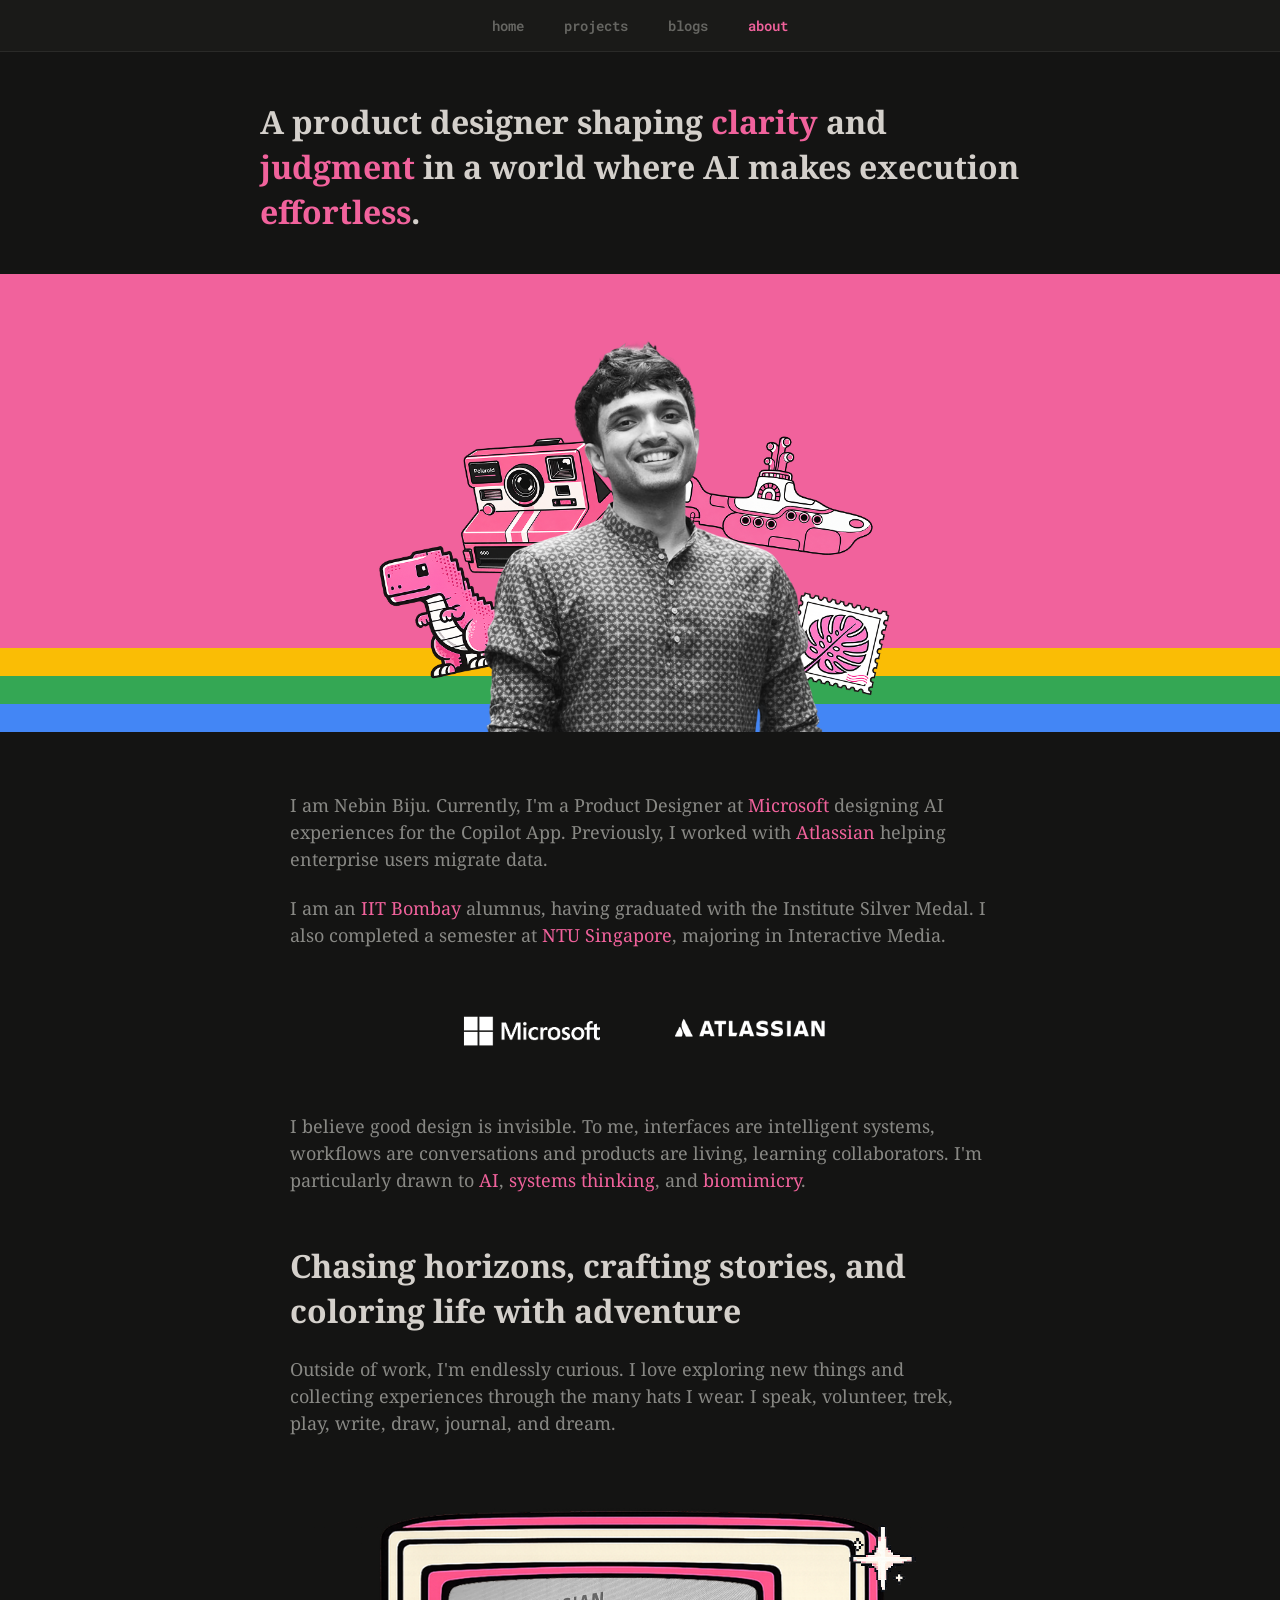
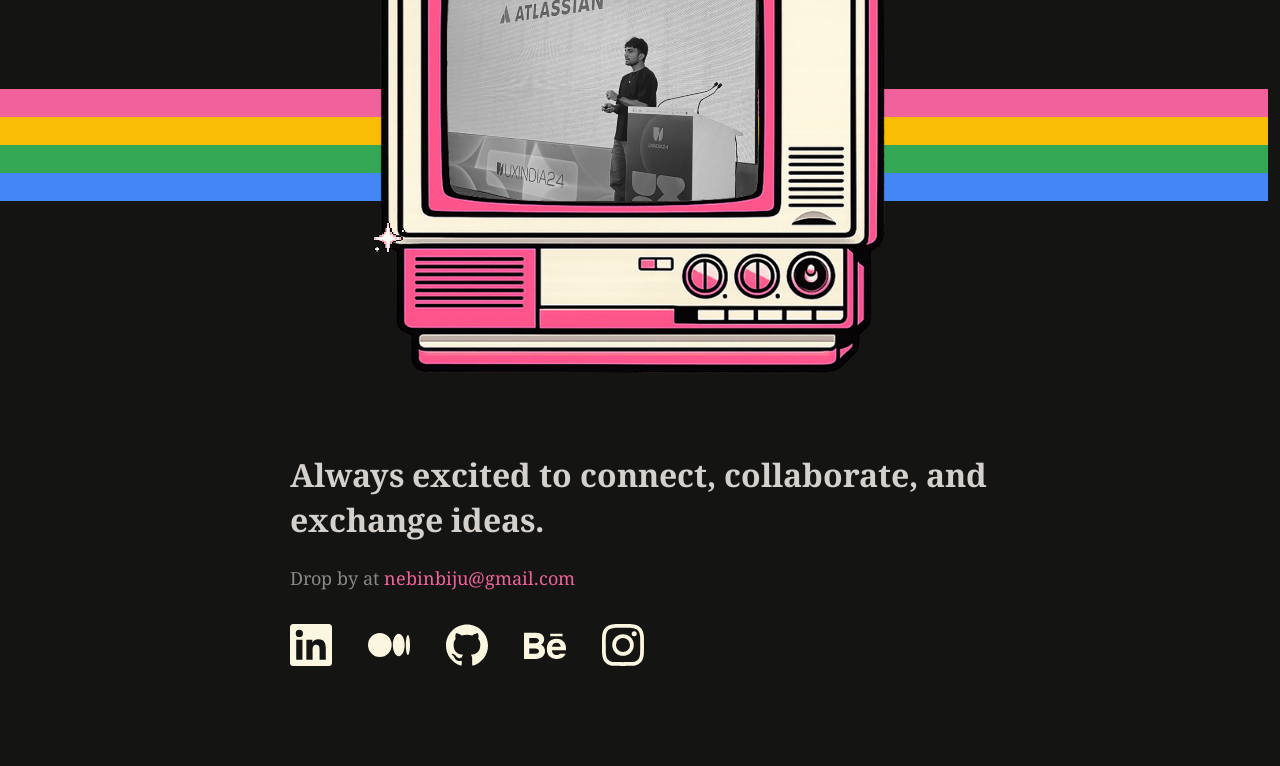
==== commit 8294df20: "Redesign about page with serif prose, TV showreel, and social row Replace chat-bubble Q&A on about.h" ====
--- a/about.html
+++ b/about.html
@@ -3,7 +3,7 @@
 <head>
     <meta charset="UTF-8">
     <meta name="viewport" content="width=device-width, initial-scale=1.0">
-    <title>Nebin Biju — About</title>
+    <title>Nebin Biju</title>
     <link rel="stylesheet" href="styles.css">
     <script src="favicon.js"></script>
 </head>
@@ -30,45 +30,89 @@
         <img src="images/Homepage_assets/about_collage.png" alt="" class="about-collage-img">
     </div>
 
-    <div class="chat">
-        <div class="bubble left">Hello!</div>
-        <div class="bubble left">I am Nebin Biju, and I love bringing smiles to interactions. Currently,  I'm a Product Designer at <a href="https://microsoft.com" target="_blank"><span class="highlight">Microsoft</span></a> designing AI experiences for the Copilot App.</div>
-        <div class="bubble left">Previously, I worked with <a href="https://www.atlassian.com/" target="_blank"><span class="highlight">Atlassian</span></a> helping enterprise users migrate data.</div>
-        <div class="bubble left">More details in my <a href="https://drive.google.com/file/d/1wNCA_hwy8p7VDoel-va2AQfvZZW7HfSf/view?usp=drive_link" target="_blank"><span class="highlight">resume</span></a>.</div>
-        <div class="bubble right">What’s your educational background?</div>
-        <div class="bubble left">I hold a B.Des (interaction design) degree from <a href="https://www.iitb.ac.in/" target="_blank"><span class="highlight">IIT Bombay</span></a>, graduating with the Institute Silver Medal for being the batch topper 🎖️.</div>
-        <div class="bubble left">I did a semester at <a href="https://www.ntu.edu.sg/" target="_blank"><span class="highlight">NTU Singapore</span></a> majoring in interactive media.</div>
-        <div class="bubble right">How would you describe your approach to design? What excites you?</div>
-        <div class="bubble left">Good design is invisible.</div>
-        <div class="bubble left">To me, interfaces are intelligent systems, workflows are conversations and products are living, learning collaborators.</div>
-        <div class="bubble left">I’m especially drawn to AI, systems thinking, and biomimicry.</div>
+    <div class="about-content">
+        <p class="about-text">I am Nebin Biju. Currently, I'm a Product Designer at <a href="https://microsoft.com" target="_blank">Microsoft</a> designing AI experiences for the Copilot App. Previously, I worked with <a href="https://www.atlassian.com/" target="_blank">Atlassian</a> helping enterprise users migrate data.</p>
 
-        <div class="bubble right">That’s a cool way to look at it. What do you enjoy outside of work?</div>
-        <div class="bubble left">I play, I write, I code.</div>
-        <div class="bubble image">
-            <img src="images/about/Speak_1.png" alt="public speaking">
-            <span class="caption">I public speak.</span>
-        </div>
-        <div class="bubble image">
-            <img src="images/about/trek_2.jpeg" alt="trekking">
-            <span class="caption">I trek. Summited the Everest and Annapurna base camps.</span>
-        </div>
-        <div class="bubble image">
-            <img src="images/about/volunteer.png" alt="volunteering">
-            <span class="caption">I volunteer.</span>
-        </div>
-        <div class="bubble image">
-            <img src="images/about/paint.jpeg" alt="painting">
-            <span class="caption">I paint.</span>
-        </div>
-        <div class="bubble image">
-            <img src="images/about/journal.jpeg" alt="journaling">
-            <span class="caption">I journal.</span>
+        <p class="about-text">I am an <a href="https://www.iitb.ac.in/" target="_blank">IIT Bombay</a> alumnus, having graduated with the Institute Silver Medal. I also completed a semester at <a href="https://www.ntu.edu.sg/" target="_blank">NTU Singapore</a>, majoring in Interactive Media.</p>
+
+        <div class="about-logos">
+            <img src="images/Logos/image%203.png" alt="Microsoft" class="logo-microsoft">
+            <img src="images/Logos/%E2%9D%96%20Logo.png" alt="Atlassian" class="logo-atlassian">
         </div>
 
-        <div class="bubble right">If someone wants to reach out, where can they find you?</div>
-        <div class="bubble left">Always happy to connect! Please write to <a href="mailto:nebinbiju@gmail.com"><span class="highlight">nebinbiju@gmail.com</span></a></div>
-        <div class="bubble left">Also find me in <a href="https://www.linkedin.com/in/nebin-biju-08502b159/" target="_blank"><span class="highlight">LinkedIn</span></a>, <a href="https://github.com/nebinbiju1" target="_blank"><span class="highlight">Github</span></a>, <a href="https://medium.com/@nebinbiju" target="_blank"><span class="highlight">Medium</span></a> and <a href="https://www.instagram.com/nebinbiju/" target="_blank"><span class="highlight">Instagram</span></a>.</div>
+        <p class="about-text">I believe good design is invisible. To me, interfaces are intelligent systems, workflows are conversations and products are living, learning collaborators. I'm particularly drawn to <span class="highlight">AI</span>, <span class="highlight">systems thinking</span>, and <span class="highlight">biomimicry</span>.</p>
+
+        <h2 class="about-section-title">Chasing horizons, crafting stories, and coloring life with adventure</h2>
+
+        <p class="about-text">Outside of work, I'm endlessly curious. I love exploring new things and collecting experiences through the many hats I wear. I speak, volunteer, trek, play, write, draw, journal, and dream.</p>
     </div>
+
+    <div class="tv-section">
+        <div class="tv-stripes" aria-hidden="true">
+            <div class="tv-stripe" style="background:#F1629C"></div>
+            <div class="tv-stripe" style="background:#FABD05"></div>
+            <div class="tv-stripe" style="background:#34A754"></div>
+            <div class="tv-stripe" style="background:#4386F5"></div>
+        </div>
+        <div class="tv-container">
+            <div class="tv-screen">
+                <img id="tv-photo" class="tv-photo" src="images/about/Showreel/Speak_1.png" alt="">
+                <div class="tv-static" aria-hidden="true"></div>
+            </div>
+            <img class="tv-frame" src="images/about/TV.png" alt="">
+            <img src="images/Homepage_assets/star_1.png" class="tv-star tv-star-1" alt="" aria-hidden="true">
+            <img src="images/Homepage_assets/star_2.png" class="tv-star tv-star-2" alt="" aria-hidden="true">
+        </div>
+    </div>
+
+    <div class="about-contact">
+        <h2 class="about-section-title">Always excited to connect, collaborate, and exchange ideas.</h2>
+        <p class="about-text">Drop by at <a href="mailto:nebinbiju@gmail.com">nebinbiju@gmail.com</a></p>
+        <div class="social-icons">
+            <a href="https://www.linkedin.com/in/nebin-biju-08502b159/" target="_blank" rel="noopener" aria-label="LinkedIn">
+            <svg viewBox="0 0 24 24" xmlns="http://www.w3.org/2000/svg" aria-hidden="true"><path d="M20.447 20.452h-3.554v-5.569c0-1.328-.027-3.037-1.852-3.037-1.853 0-2.136 1.445-2.136 2.939v5.667H9.351V9h3.414v1.561h.046c.477-.9 1.637-1.85 3.37-1.85 3.601 0 4.267 2.37 4.267 5.455v6.286zM5.337 7.433a2.062 2.062 0 01-2.063-2.065 2.063 2.063 0 112.063 2.065zm1.782 13.019H3.555V9h3.564v11.452zM22.225 0H1.771C.792 0 0 .774 0 1.729v20.542C0 23.227.792 24 1.771 24h20.451C23.2 24 24 23.227 24 22.271V1.729C24 .774 23.2 0 22.222 0h.003z"/></svg>
+        </a>
+        <a href="https://medium.com/@nebinbiju" target="_blank" rel="noopener" aria-label="Medium">
+            <svg viewBox="0 0 24 24" xmlns="http://www.w3.org/2000/svg" aria-hidden="true"><path d="M13.54 12a6.8 6.8 0 01-6.77 6.82A6.8 6.8 0 010 12a6.8 6.8 0 016.77-6.82A6.8 6.8 0 0113.54 12zM20.96 12c0 3.54-1.51 6.42-3.38 6.42-1.87 0-3.39-2.88-3.39-6.42s1.52-6.42 3.39-6.42 3.38 2.88 3.38 6.42M24 12c0 3.17-.53 5.75-1.19 5.75-.66 0-1.19-2.58-1.19-5.75s.53-5.75 1.19-5.75C23.47 6.25 24 8.83 24 12z"/></svg>
+        </a>
+        <a href="https://github.com/nebinbiju1" target="_blank" rel="noopener" aria-label="GitHub">
+            <svg viewBox="0 0 24 24" xmlns="http://www.w3.org/2000/svg" aria-hidden="true"><path d="M12 .297c-6.63 0-12 5.373-12 12 0 5.303 3.438 9.8 8.205 11.385.6.113.82-.258.82-.577 0-.285-.01-1.04-.015-2.04-3.338.724-4.042-1.61-4.042-1.61C4.422 18.07 3.633 17.7 3.633 17.7c-1.087-.744.084-.729.084-.729 1.205.084 1.838 1.236 1.838 1.236 1.07 1.835 2.809 1.305 3.495.998.108-.776.417-1.305.76-1.605-2.665-.3-5.466-1.332-5.466-5.93 0-1.31.465-2.38 1.235-3.22-.135-.303-.54-1.523.105-3.176 0 0 1.005-.322 3.3 1.23.96-.267 1.98-.399 3-.405 1.02.006 2.04.138 3 .405 2.28-1.552 3.285-1.23 3.285-1.23.645 1.653.24 2.873.12 3.176.765.84 1.23 1.91 1.23 3.22 0 4.61-2.805 5.625-5.475 5.92.42.36.81 1.096.81 2.22 0 1.606-.015 2.896-.015 3.286 0 .315.21.69.825.57C20.565 22.092 24 17.592 24 12.297c0-6.627-5.373-12-12-12"/></svg>
+        </a>
+        <a href="https://www.behance.net/nebinbiju" target="_blank" rel="noopener" aria-label="Behance">
+            <svg viewBox="0 0 24 24" xmlns="http://www.w3.org/2000/svg" aria-hidden="true"><path d="M22 7h-7V5.5h7V7zm1.726 10c-.442 1.297-2.029 3-5.101 3-3.074 0-5.564-1.729-5.564-5.675 0-3.91 2.325-5.92 5.466-5.92 3.082 0 4.964 1.782 5.375 4.426.078.506.109 1.188.095 2.14h-8.027c.13 3.211 3.483 3.312 4.588 2.029h3.168zm-7.686-4h4.965c-.105-1.547-1.136-2.219-2.477-2.219-1.466 0-2.277.768-2.488 2.219zm-9.574 6.988H0V5.021h6.953c5.476.081 5.58 5.444 2.72 6.906 3.461 1.26 3.577 8.061-3.207 8.061zM3 11h3.584c2.508 0 2.906-3-.312-3H3v3zm3.391 3H3v3.016h3.341c3.055 0 2.868-3.016.05-3.016z"/></svg>
+        </a>
+        <a href="https://www.instagram.com/nebinbiju/" target="_blank" rel="noopener" aria-label="Instagram">
+            <svg viewBox="0 0 24 24" xmlns="http://www.w3.org/2000/svg" aria-hidden="true"><path d="M12 2.163c3.204 0 3.584.012 4.85.07 3.252.148 4.771 1.691 4.919 4.919.058 1.265.069 1.645.069 4.849 0 3.205-.012 3.584-.069 4.849-.149 3.225-1.664 4.771-4.919 4.919-1.266.058-1.644.07-4.85.07-3.204 0-3.584-.012-4.849-.07-3.26-.149-4.771-1.699-4.919-4.92-.058-1.265-.07-1.644-.07-4.849 0-3.204.013-3.583.07-4.849.149-3.227 1.664-4.771 4.919-4.919 1.266-.057 1.645-.069 4.849-.069zM12 0C8.741 0 8.333.014 7.053.072 2.695.272.273 2.69.073 7.052.014 8.333 0 8.741 0 12c0 3.259.014 3.668.072 4.948.2 4.358 2.618 6.78 6.98 6.98C8.333 23.986 8.741 24 12 24c3.259 0 3.668-.014 4.948-.072 4.354-.2 6.782-2.618 6.979-6.98.059-1.28.073-1.689.073-4.948 0-3.259-.014-3.667-.072-4.947-.196-4.354-2.617-6.78-6.979-6.98C15.668.014 15.259 0 12 0zm0 5.838a6.162 6.162 0 100 12.324 6.162 6.162 0 000-12.324zM12 16a4 4 0 110-8 4 4 0 010 8zm6.406-11.845a1.44 1.44 0 100 2.881 1.44 1.44 0 000-2.881z"/></svg>
+        </a>
+        </div>
+    </div>
+
+    <script>
+    (function() {
+        const photos = [
+            'Speak_1.png',
+            'graduation.png',
+            'journal.jpeg',
+            'paint.jpeg',
+            'trek1.jpeg',
+            'volunteer.png'
+        ];
+        photos.forEach(p => { const im = new Image(); im.src = 'images/about/Showreel/' + p; });
+
+        const photo = document.getElementById('tv-photo');
+        const screen = document.querySelector('.tv-screen');
+        let i = 0;
+
+        setInterval(() => {
+            screen.classList.remove('flicker');
+            void screen.offsetWidth;
+            screen.classList.add('flicker');
+            setTimeout(() => {
+                i = (i + 1) % photos.length;
+                photo.src = 'images/about/Showreel/' + photos[i];
+            }, 140);
+        }, 1500);
+    })();
+    </script>
 </body>
 </html>
--- a/styles.css
+++ b/styles.css
@@ -492,21 +492,226 @@
     overflow-x: hidden;
 }
 
-body.pg-about .chat {
-    width: 100%;
-    max-width: 760px;
-    display: flex;
-    flex-direction: column;
-    gap: 10px;
-    text-align: left;
-}
-
-body.pg-about .bubble.left {
-    background-color: #111211;
-    color: #888884;
-    border: 1px solid #2e2e2c;
-    align-self: flex-start;
-    border-bottom-left-radius: 6px;
+.about-content {
+    width: 100%;
+    max-width: 700px;
+    display: flex;
+    flex-direction: column;
+    gap: 22px;
+}
+
+.about-text {
+    font-family: 'Noto Serif', serif;
+    font-size: 18px;
+    font-weight: 400;
+    color: #888884;
+    line-height: 1.5;
+}
+
+.about-text a {
+    color: #f1629c;
+    text-decoration: none;
+    transition: opacity 0.2s;
+}
+
+.about-text a:hover { opacity: 0.75; }
+
+.about-logos {
+    display: flex;
+    align-items: center;
+    justify-content: center;
+    gap: 56px;
+    padding: 28px 0;
+    flex-wrap: wrap;
+}
+
+.about-logos img {
+    height: 28px;
+    width: auto;
+    display: block;
+}
+
+.about-logos .logo-microsoft { height: 64px; }
+
+.about-section-title {
+    font-family: 'Noto Serif', serif;
+    font-size: 32px;
+    font-weight: 700;
+    color: #d4d0cb;
+    line-height: 1.4;
+    margin-top: 28px;
+}
+
+@media (max-width: 600px) {
+    .about-logos { gap: 32px; padding: 20px 0; }
+    .about-logos img { height: 22px; }
+    .about-logos .logo-microsoft { height: 50px; }
+    .about-section-title { font-size: 26px; }
+}
+
+.tv-section {
+    width: 100vw;
+    margin-left: calc(50% - 50vw);
+    position: relative;
+    display: flex;
+    justify-content: center;
+    align-items: center;
+    margin-top: 56px;
+    margin-bottom: 24px;
+    padding: 0 24px;
+}
+
+.tv-stripes {
+    position: absolute;
+    left: 0;
+    right: 0;
+    top: 50%;
+    transform: translateY(-50%);
+    display: flex;
+    flex-direction: column;
+    z-index: 0;
+    pointer-events: none;
+}
+
+.tv-stripe { height: 28px; }
+
+.tv-container {
+    position: relative;
+    z-index: 1;
+    width: 100%;
+    max-width: 676px;
+    aspect-ratio: 858 / 640;
+}
+
+.tv-frame {
+    position: absolute;
+    inset: 0;
+    width: 100%;
+    height: 100%;
+    z-index: 2;
+    pointer-events: none;
+    user-select: none;
+}
+
+.tv-screen {
+    position: absolute;
+    left: 23.19%;
+    top: 16.88%;
+    width: 46.04%;
+    height: 44.22%;
+    overflow: hidden;
+    z-index: 1;
+    background: #000;
+}
+
+.tv-photo {
+    width: 100%;
+    height: 100%;
+    object-fit: cover;
+    display: block;
+    filter: grayscale(1) contrast(1.05) brightness(0.95);
+}
+
+.tv-static {
+    position: absolute;
+    inset: 0;
+    pointer-events: none;
+    opacity: 0;
+    background-image:
+        repeating-linear-gradient(0deg, rgba(255,255,255,0.06) 0 1px, transparent 1px 3px),
+        url("data:image/svg+xml;utf8,<svg xmlns='http://www.w3.org/2000/svg' width='200' height='200'><filter id='n'><feTurbulence type='fractalNoise' baseFrequency='0.9' numOctaves='2' stitchTiles='stitch'/><feColorMatrix values='0 0 0 0 1   0 0 0 0 1   0 0 0 0 1   0 0 0 0.9 0'/></filter><rect width='100%25' height='100%25' filter='url(%23n)'/></svg>");
+    background-size: 100% 100%, 220px 220px;
+    mix-blend-mode: screen;
+}
+
+.tv-screen.flicker .tv-static {
+    animation: tv-static 0.34s steps(7) 1;
+}
+
+.tv-screen.flicker .tv-photo {
+    animation: tv-jitter 0.34s steps(8) 1;
+}
+
+@keyframes tv-static {
+    0%   { opacity: 0;    background-position: 0 0, 0 0; }
+    15%  { opacity: 0.85; background-position: 0 0, 20px 30px; }
+    35%  { opacity: 1;    background-position: 0 -2px, 60px 10px; }
+    55%  { opacity: 0.95; background-position: 0 1px, 110px 80px; }
+    75%  { opacity: 0.75; background-position: 0 -1px, 40px 140px; }
+    100% { opacity: 0;    background-position: 0 0, 0 0; }
+}
+
+@keyframes tv-jitter {
+    0%   { transform: translate(0,0); filter: grayscale(1) contrast(1.05) brightness(0.95); }
+    15%  { transform: translate(-3px, 1px) scaleY(1.01); filter: grayscale(1) contrast(1.6) brightness(1.4); }
+    35%  { transform: translate(2px, -2px); filter: grayscale(1) contrast(0.6) brightness(0.5); }
+    55%  { transform: translate(-2px, 2px) scaleY(0.99); filter: grayscale(1) contrast(1.5) brightness(1.3); }
+    75%  { transform: translate(3px, 0); filter: grayscale(1) contrast(0.9) brightness(0.8); }
+    100% { transform: translate(0,0); filter: grayscale(1) contrast(1.05) brightness(0.95); }
+}
+
+@media (prefers-reduced-motion: reduce) {
+    .tv-screen.flicker .tv-static,
+    .tv-screen.flicker .tv-photo { animation: none; }
+}
+
+.tv-star {
+    position: absolute;
+    pointer-events: none;
+    image-rendering: pixelated;
+    z-index: 3;
+}
+
+.tv-star-1 {
+    width: 11%;
+    top: 5%;
+    right: 7%;
+    animation: shine 2.4s ease-in-out infinite;
+}
+
+.tv-star-2 {
+    width: 7%;
+    bottom: 26%;
+    left: 11%;
+    animation: shine 2.8s ease-in-out infinite 1.1s;
+}
+
+@media (max-width: 600px) {
+    .tv-star { display: none; }
+}
+
+.about-contact {
+    width: 100%;
+    max-width: 700px;
+    display: flex;
+    flex-direction: column;
+    gap: 22px;
+    margin-top: 32px;
+}
+
+.about-contact .about-section-title { margin-top: 0; }
+
+.social-icons {
+    display: flex;
+    justify-content: flex-start;
+    align-items: center;
+    gap: 36px;
+    margin: 10px 0 0;
+}
+
+.social-icons a {
+    display: inline-flex;
+    color: #FBF6DF;
+    transition: color 0.2s;
+}
+
+.social-icons a:hover { color: #f1629c; }
+
+.social-icons svg {
+    width: 42px;
+    height: 42px;
+    fill: currentColor;
+    display: block;
 }
 
 .about-heading {
@@ -638,7 +843,7 @@
 
 .card-tags .tag::after,
 .project-tags .tag::after {
-    content: ' ·\00a0';
+    content: '\00a0.\00a0';
     color: #888884;
 }
 
@@ -728,18 +933,14 @@
     margin-bottom: 20px;
 }
 
-.project-tags {
-    display: flex;
-    flex-wrap: wrap;
-    gap: 8px;
-}
-
 .content-block { margin-bottom: 36px; }
 
 .content-block h2 {
-    font-size: 16px;
-    font-weight: 700;
-    color: #ffffff;
+    font-family: 'Noto Serif', serif;
+    font-size: 32px;
+    font-weight: 700;
+    color: #d4d0cb;
+    line-height: 1.3;
     margin-bottom: 12px;
 }
 
@@ -841,7 +1042,6 @@
 .dummy-image {
     width: 100%;
     height: 240px;
-    border-radius: 14px;
     border: 1px solid #2a2a28;
     margin-bottom: 36px;
 }
@@ -884,7 +1084,6 @@
 .video-thumb {
     position: relative;
     width: 100%;
-    border-radius: 14px;
     overflow: hidden;
     background: #0e0e0d;
     border: 1px solid #2a2a28;
@@ -1012,7 +1211,6 @@
 
 .blog-content figure img {
     width: 100%;
-    border-radius: 10px;
     border: 1px solid #2a2a28;
     display: block;
 }
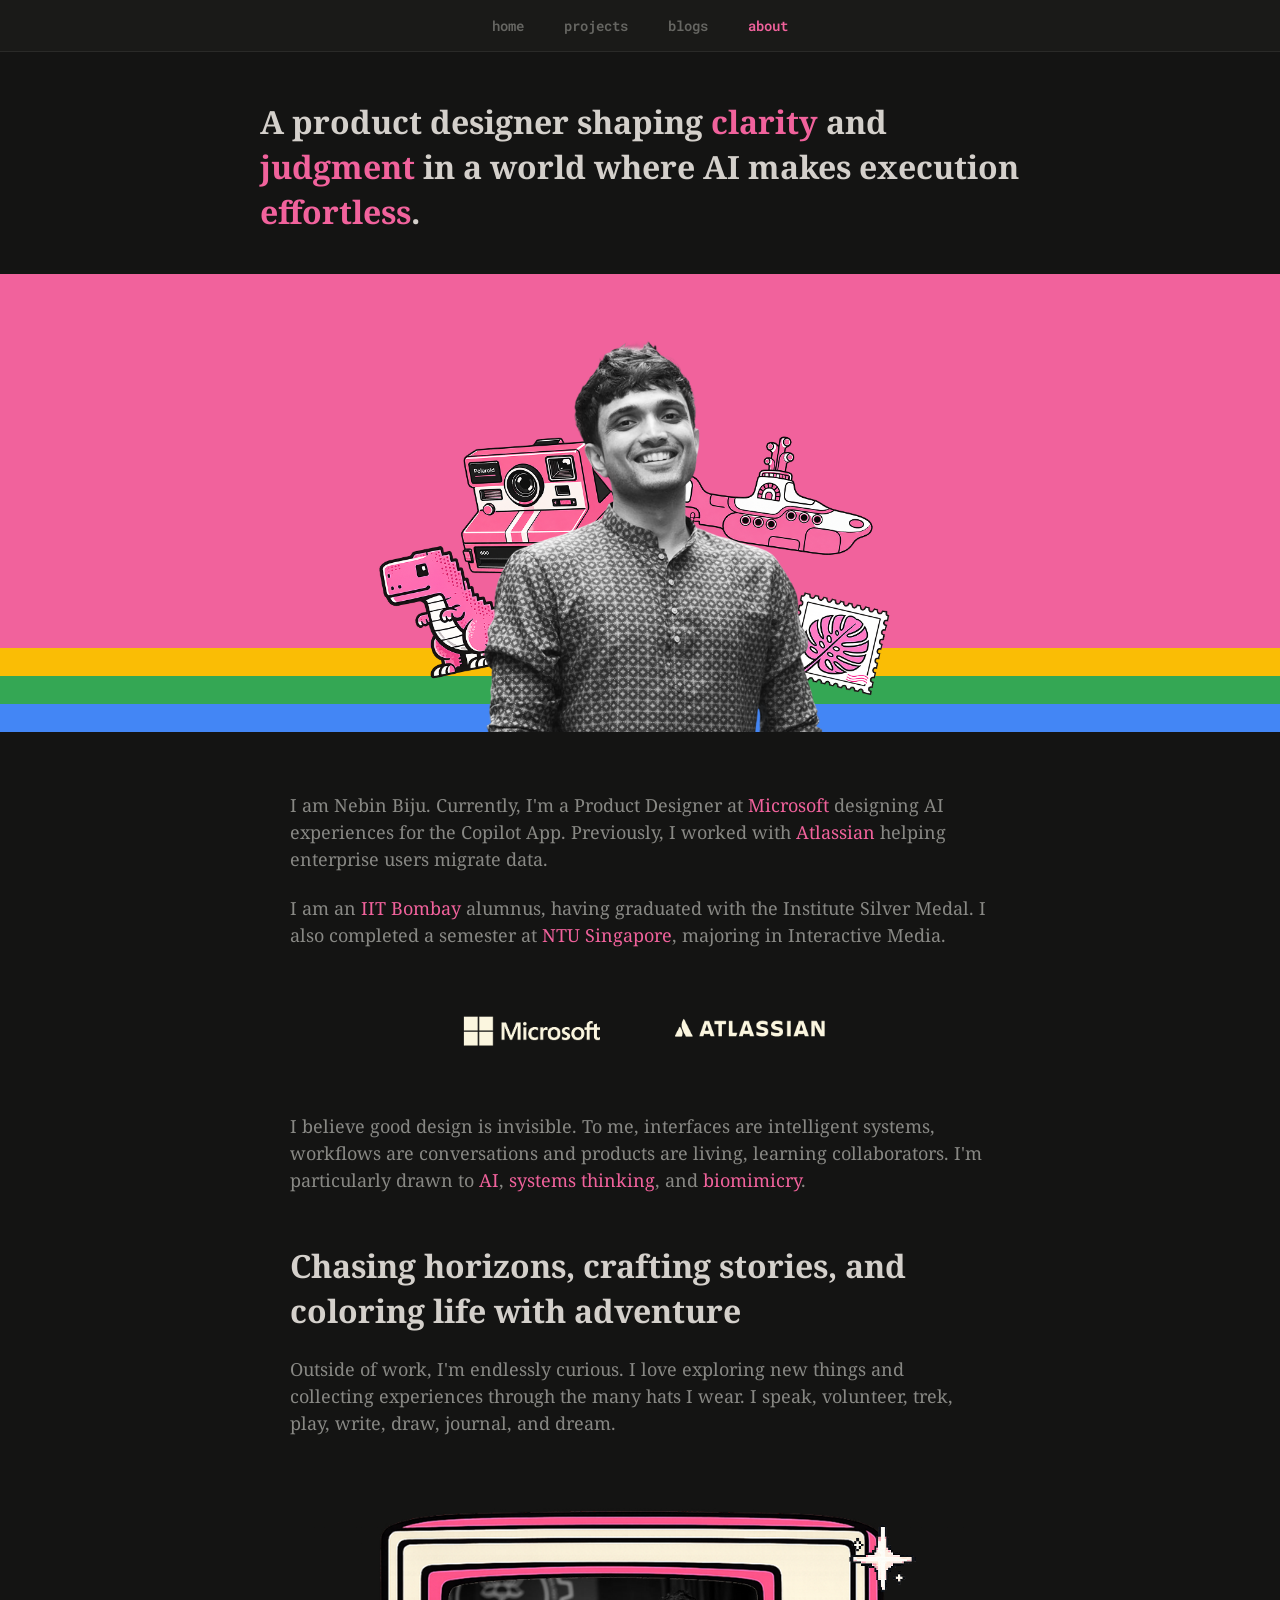
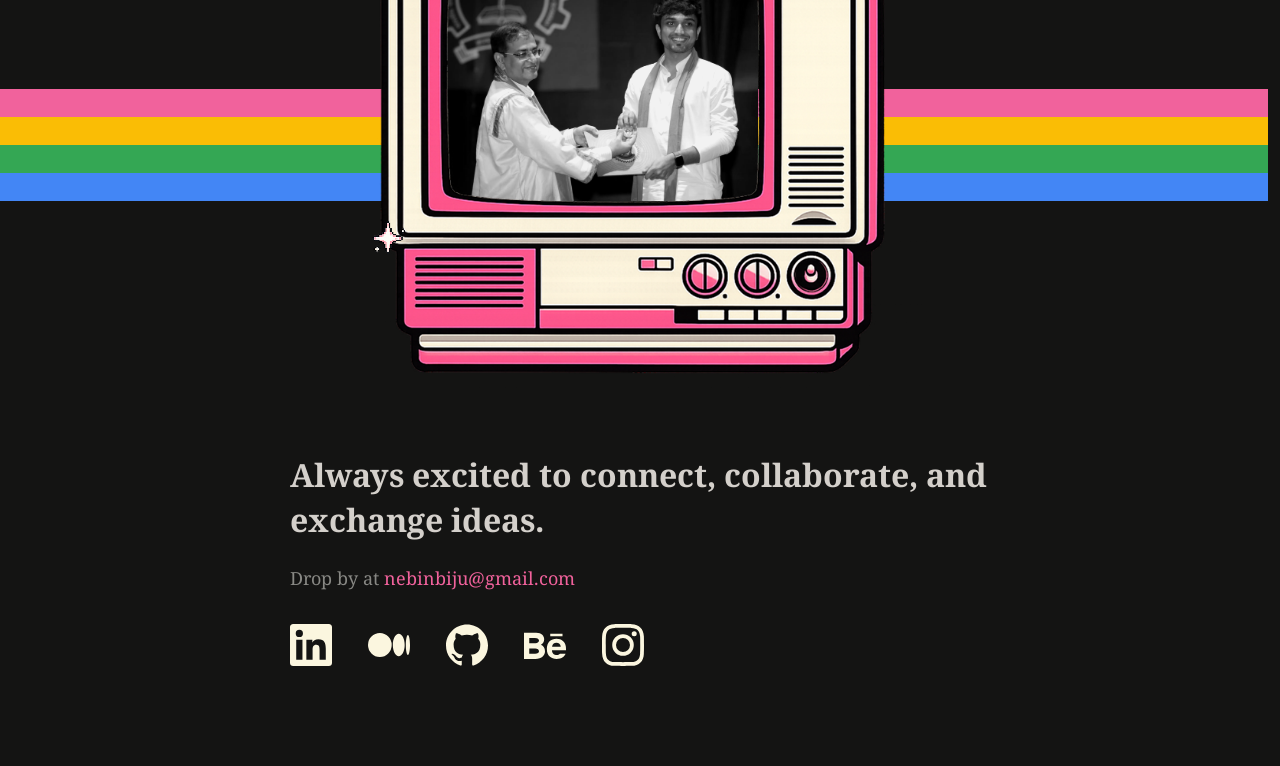
==== commit d87e1d82: "Tint brand logos cream and scale social icons on mobile Bake #FBF6DF directly into the Microsoft and" ====
--- a/about.html
+++ b/about.html
@@ -36,8 +36,8 @@
         <p class="about-text">I am an <a href="https://www.iitb.ac.in/" target="_blank">IIT Bombay</a> alumnus, having graduated with the Institute Silver Medal. I also completed a semester at <a href="https://www.ntu.edu.sg/" target="_blank">NTU Singapore</a>, majoring in Interactive Media.</p>
 
         <div class="about-logos">
-            <img src="images/Logos/image%203.png" alt="Microsoft" class="logo-microsoft">
-            <img src="images/Logos/%E2%9D%96%20Logo.png" alt="Atlassian" class="logo-atlassian">
+            <img src="images/Logos/microsoft.png" alt="Microsoft" class="logo-microsoft">
+            <img src="images/Logos/atlassian.png" alt="Atlassian" class="logo-atlassian">
         </div>
 
         <p class="about-text">I believe good design is invisible. To me, interfaces are intelligent systems, workflows are conversations and products are living, learning collaborators. I'm particularly drawn to <span class="highlight">AI</span>, <span class="highlight">systems thinking</span>, and <span class="highlight">biomimicry</span>.</p>
--- a/styles.css
+++ b/styles.css
@@ -678,6 +678,8 @@
 
 @media (max-width: 600px) {
     .tv-star { display: none; }
+    .social-icons { gap: 28px; }
+    .social-icons svg { width: 34px; height: 34px; }
 }
 
 .about-contact {
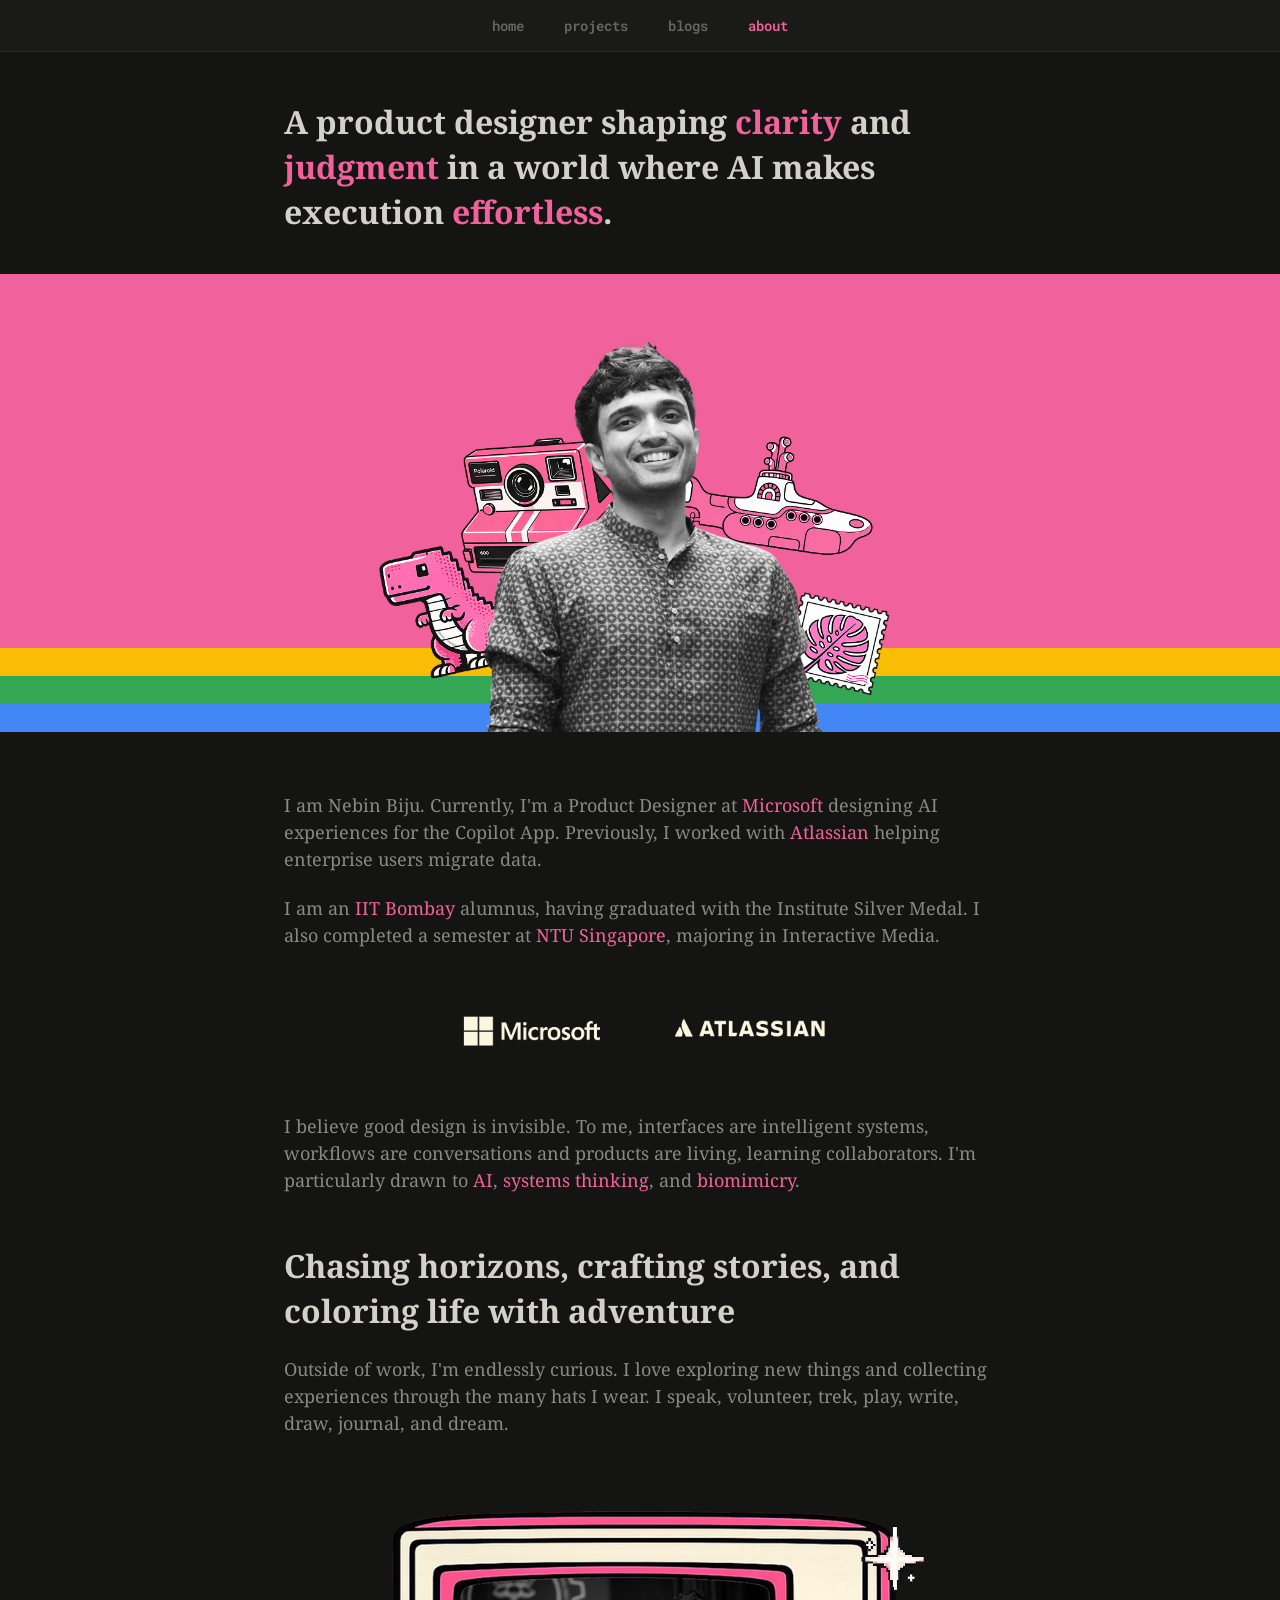
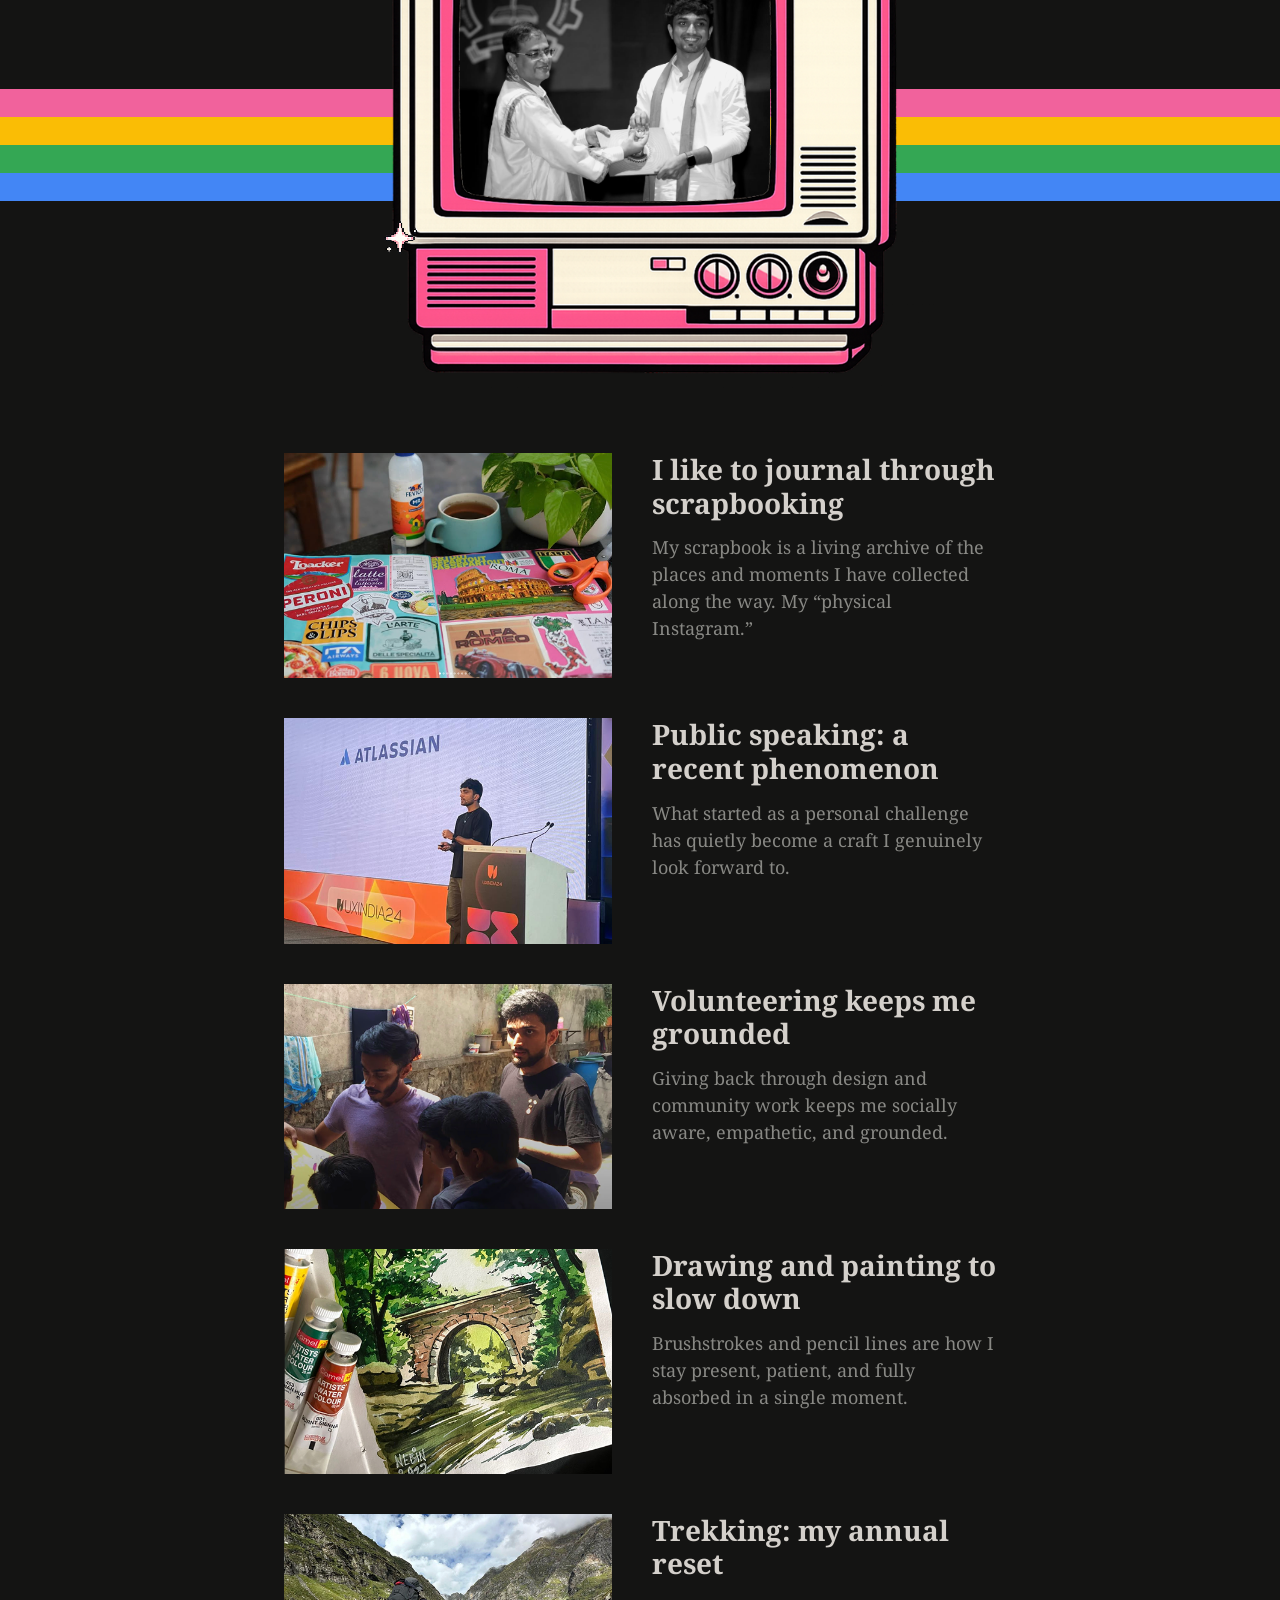
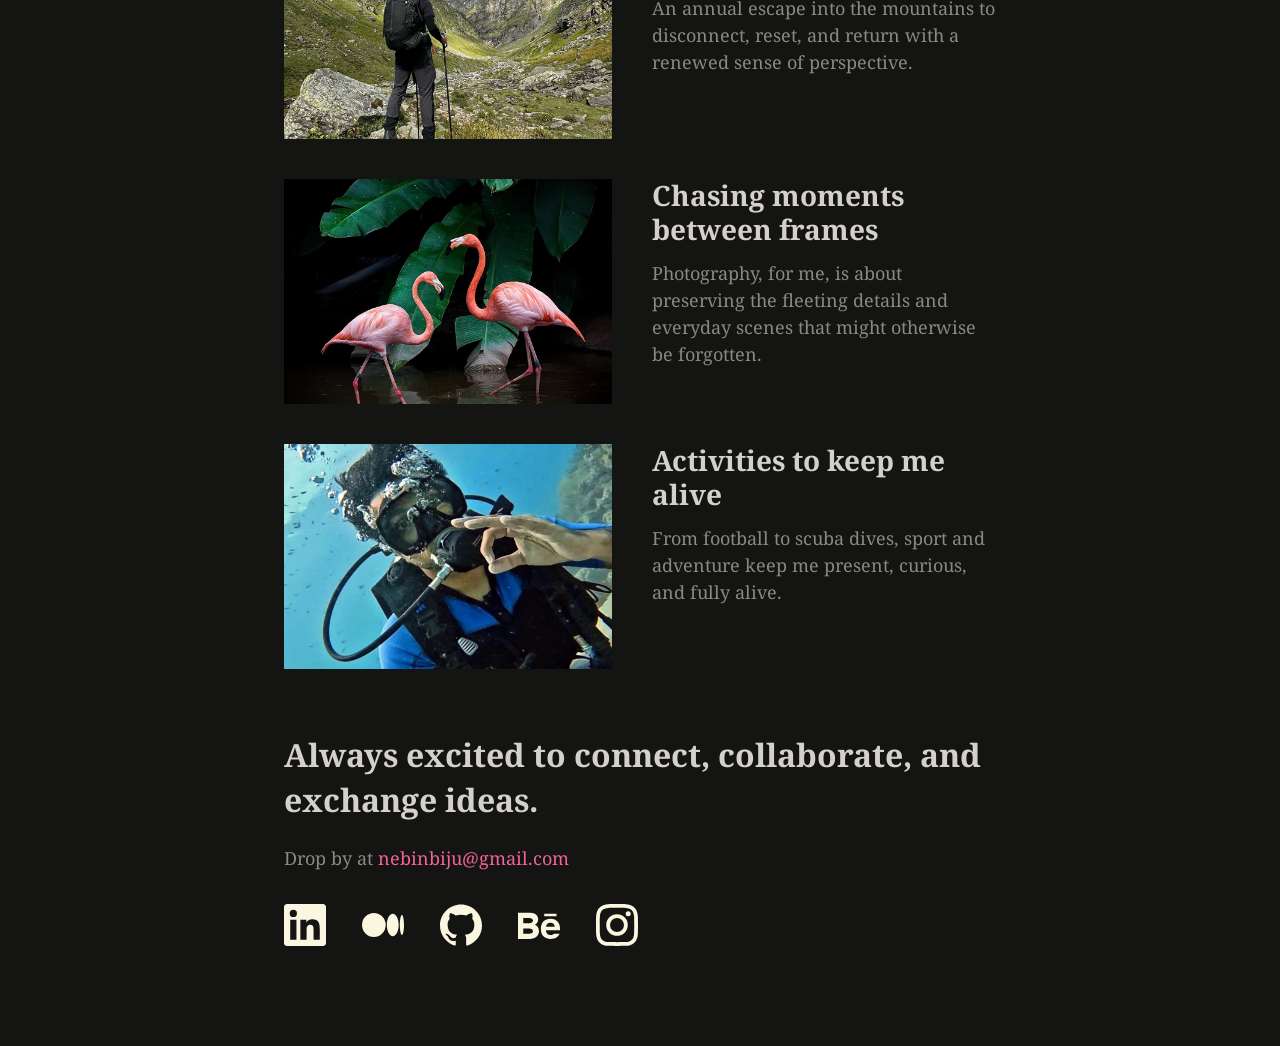
==== commit 77d31f4c: "Add hub section to about page with image-rich modals Six interest cards (scrapbook, public speaking," ====
--- a/about.html
+++ b/about.html
@@ -65,6 +65,80 @@
         </div>
     </div>
 
+    <div class="about-hub">
+        <div class="hub-grid">
+            <div class="hub-card" data-key="scrapbook">
+                <img class="hub-img" src="images/HUB/scrapbook.png" alt="">
+                <div class="hub-card-text">
+                    <div class="hub-title">I like to journal through scrapbooking</div>
+                    <p class="hub-desc">My scrapbook is a living archive of the places and moments I have collected along the way. My &ldquo;physical Instagram.&rdquo;</p>
+                </div>
+            </div>
+
+            <div class="hub-card" data-key="speak">
+                <img class="hub-img" src="images/HUB/public_speak.png" alt="">
+                <div class="hub-card-text">
+                    <div class="hub-title">Public speaking: A recent <span class="keep-case">phenomenon</span></div>
+                    <p class="hub-desc">What started as a personal challenge has quietly become a craft I genuinely look forward to.</p>
+                </div>
+            </div>
+
+            <div class="hub-card" data-key="volunteer">
+                <img class="hub-img" src="images/HUB/volunteer.png" alt="">
+                <div class="hub-card-text">
+                    <div class="hub-title">Volunteering keeps me grounded</div>
+                    <p class="hub-desc">Giving back through design and community work keeps me socially aware, empathetic, and grounded.</p>
+                </div>
+            </div>
+
+            <div class="hub-card" data-key="paint">
+                <img class="hub-img" src="images/HUB/painting.png" alt="">
+                <div class="hub-card-text">
+                    <div class="hub-title">Drawing and painting to slow down</div>
+                    <p class="hub-desc">Brushstrokes and pencil lines are how I stay present, patient, and fully absorbed in a single moment.</p>
+                </div>
+            </div>
+
+            <div class="hub-card" data-key="trek">
+                <img class="hub-img" src="images/HUB/trekking.png" alt="">
+                <div class="hub-card-text">
+                    <div class="hub-title">Trekking: my annual reset</div>
+                    <p class="hub-desc">An annual escape into the mountains to disconnect, reset, and return with a renewed sense of perspective.</p>
+                </div>
+            </div>
+
+            <div class="hub-card" data-key="photo">
+                <img class="hub-img" src="images/HUB/phtotgraphy.png" alt="">
+                <div class="hub-card-text">
+                    <div class="hub-title">Chasing moments between frames</div>
+                    <p class="hub-desc">Photography, for me, is about preserving the fleeting details and everyday scenes that might otherwise be forgotten.</p>
+                </div>
+            </div>
+
+            <div class="hub-card" data-key="active">
+                <img class="hub-img" src="images/HUB/Active_dive.png" alt="">
+                <div class="hub-card-text">
+                    <div class="hub-title">Activities to keep me alive</div>
+                    <p class="hub-desc">From football to scuba dives, sport and adventure keep me present, curious, and fully alive.</p>
+                </div>
+            </div>
+        </div>
+    </div>
+
+    <div class="hub-modal-overlay" id="hub-modal-overlay" aria-hidden="true">
+        <div class="hub-modal" role="dialog" aria-modal="true" aria-labelledby="hub-modal-title">
+            <button class="hub-modal-close" id="hub-modal-close" aria-label="close">
+                <svg viewBox="0 0 14 14" fill="none" xmlns="http://www.w3.org/2000/svg">
+                    <path d="M2 2L12 12M12 2L2 12" stroke="currentColor" stroke-width="2" stroke-linecap="round"/>
+                </svg>
+            </button>
+            <div class="hub-modal-body">
+                <h3 class="hub-modal-title" id="hub-modal-title"></h3>
+                <div class="hub-modal-content" id="hub-modal-content"></div>
+            </div>
+        </div>
+    </div>
+
     <div class="about-contact">
         <h2 class="about-section-title">Always excited to connect, collaborate, and exchange ideas.</h2>
         <p class="about-text">Drop by at <a href="mailto:nebinbiju@gmail.com">nebinbiju@gmail.com</a></p>
@@ -86,6 +160,162 @@
         </a>
         </div>
     </div>
+
+    <script>
+    (function() {
+        const LEFT_TIMES = [
+            '7.35.48','7.38.57','7.41.20',
+            '7.32.12','7.32.32','7.32.50','7.33.02','7.33.20','7.33.35',
+            '7.34.04','7.34.46','7.35.07','7.36.13','7.36.31','7.36.57',
+            '7.37.53','7.39.39'
+        ];
+        const RIGHT_TIMES = [
+            '7.38.26','7.38.40','7.40.14','7.40.24','7.41.57','7.42.08',
+            '7.42.42','7.42.56','7.43.10','7.43.41','7.43.55','7.44.06','7.44.29','7.45.29'
+        ];
+
+        function buildPhotoBento() {
+            const toImg = t => {
+                const file = `Screenshot 2026-06-18 at ${t} PM.png`;
+                return `<img src="images/HUB/Photography/${encodeURIComponent(file)}" alt="" loading="lazy">`;
+            };
+            const flamingo = `<img src="images/HUB/phtotgraphy.png" alt="" loading="lazy">`;
+            const left = LEFT_TIMES.map(toImg).join('');
+            const right = flamingo + RIGHT_TIMES.map(toImg).join('');
+            return `<div class="photo-bento"><div class="photo-col">${left}</div><div class="photo-col">${right}</div></div>`;
+        }
+
+        const ACTIVITY_FILES = [
+            'Screenshot 2026-06-18 at 9.53.16 PM.png',
+            'Screenshot 2026-06-18 at 9.52.15 PM.png',
+            'Screenshot 2026-06-18 at 9.52.31 PM.png',
+            'Screenshot 2026-06-18 at 9.52.43 PM.png',
+            'Screenshot 2026-06-18 at 9.52.57 PM.png',
+            'Screenshot 2026-06-18 at 9.53.52 PM.png'
+        ];
+
+        function buildActivityBento() {
+            const imgs = ACTIVITY_FILES.map(f =>
+                `<img src="images/HUB/Activity/${encodeURIComponent(f)}" alt="" loading="lazy">`
+            );
+            const left = imgs.filter((_, i) => i % 2 === 0).join('');
+            const right = imgs.filter((_, i) => i % 2 === 1).join('');
+            return `<div class="photo-bento"><div class="photo-col">${left}</div><div class="photo-col">${right}</div></div>`;
+        }
+
+        const TREK_FILES = [
+            'Trek_01.png','Trek_02.png','Trek_3.png','Trek_4.png','Trek_5.png','Trek_6.png',
+            'Trek_7.png','Trek_8.png','Trek_9.png','Trek_a.png','Trek_b.png','Trek_c.png',
+            'Trek_d.png','Trek_e.png','Trek_f.png','Trek_g.png',
+            'Screenshot 2026-06-18 at 9.03.06 PM.png'
+        ];
+
+        function buildTrekBento() {
+            const imgs = TREK_FILES.map(f =>
+                `<img src="images/HUB/Trek/${encodeURIComponent(f)}" alt="" loading="lazy">`
+            );
+            const left = imgs.filter((_, i) => i % 2 === 0).join('');
+            const right = imgs.filter((_, i) => i % 2 === 1).join('');
+            return `<div class="photo-bento"><div class="photo-col">${left}</div><div class="photo-col">${right}</div></div>`;
+        }
+
+        const HUB = {
+            scrapbook: {
+                title: 'I like to journal through scrapbooking',
+                img: 'images/HUB/scrapbook.png',
+                content: `<p>My scrapbook is my most treasured possession, a quiet companion that holds pieces of every place I have been. Boarding passes, beer labels, feathers, café bills, train tickets, and anything else that can be pasted on a page.</p>
+<p><a class="medium-link" href="https://medium.com/@nebinbiju/the-ragpicker-of-memories-da432c426e8f" target="_blank" rel="noopener">read more</a></p>
+<figure><img alt="" src="https://cdn-images-1.medium.com/max/1024/1*zAqV6chwvbQvFhK69tcGnQ.png"><figcaption>Scraps from Australia</figcaption></figure>
+<figure><img alt="" src="https://cdn-images-1.medium.com/max/1024/1*rj3HCWWonlpt-SxkVgbaBA.png"><figcaption>Scraps from Italy, France, Switzerland, Denmark, Belgium, and the Netherlands</figcaption></figure>
+<figure><img alt="" src="https://cdn-images-1.medium.com/max/1024/1*mENWkBkxjCYfJPw3lvZfpA.png"><figcaption>Scraps from Nepal, Indonesia and Thailand</figcaption></figure>`
+            },
+            speak: {
+                title: 'Public speaking: A recent phenomenon',
+                img: 'images/HUB/public_speak.png',
+                content: `<p>What started as a challenge to myself has quietly become something I genuinely look forward to. From sharing ideas in small team discussions at work to speaking at one of India's largest design conferences, public speaking has pushed me outside my comfort zone in the best way possible. It has helped me think more critically, communicate with greater clarity, and develop confidence in my own perspective. More than speaking, I've come to appreciate its power to influence people, not through volume, but through thoughtful ideas, compelling stories, and meaningful conversations.</p>
+<figure><img src="images/HUB/public_speak.png" alt=""></figure>
+<figure><img src="images/HUB/Public%20speaking/Screenshot%202026-06-18%20at%208.27.57%20PM.png" alt=""></figure>`
+            },
+            volunteer: {
+                title: 'Volunteering keeps me grounded',
+                img: 'images/HUB/volunteer.png',
+                content: `<p>I believe we have a responsibility to give back to the communities that shape us. Volunteering has introduced me to perspectives, challenges, and stories that I would have otherwise never encountered. It has made me more socially aware, more empathetic, and more appreciative of the privileges I often take for granted.</p>
+<p>One experience that remains particularly close to my heart was designing and building <a href="https://www.behance.net/gallery/68690325/Cheap-and-Easily-replicable-Assistive-Devices-for-ADL" target="_blank" rel="noopener">affordable aids for daily living</a> for children with cerebral palsy. Seeing design improve someone's everyday life reinforced why I chose this profession in the first place. Over the years, I've also contributed to organizations such as the Welfare Association Trust, the UDAAT Foundation, and the Atlassian Foundation, supporting social impact initiatives through design, education, and community engagement. These experiences continue to remind me that good design can create meaningful change beyond products and businesses.</p>
+<figure><img src="images/HUB/Volunteering/Volunteering_1.png" alt=""></figure>
+<figure><img src="images/HUB/Volunteering/Volunteering_2.png" alt=""></figure>
+<figure><img src="images/HUB/Volunteering/Volunteering_3.png" alt=""></figure>
+<figure><img src="images/HUB/Volunteering/Volunteering_4.png" alt=""></figure>
+<figure><img src="images/HUB/Volunteering/Volunteering_5.png" alt=""></figure>`
+            },
+            paint: {
+                title: 'Drawing and painting to slow down',
+                img: 'images/HUB/painting.png',
+                content: `<p>Drawing and painting are my way of being fully present. In a world that often feels rushed, they offer a rare opportunity to focus on a single line, a single brushstroke, and the details that might otherwise go unnoticed. The process is deeply meditative, teaching me patience, concentration, and the value of taking my time.</p>
+<p>It's also where I feel most expressive. Whether working with watercolor, acrylic, or a simple pencil sketch, art gives me the freedom to create without expectations or constraints. It's less about the final artwork and more about the peace, perspective, and joy I find along the way.</p>
+<div class="paint-grid">
+    <figure><img src="images/HUB/Drawing%20and%20painting/DP_1.png" alt=""></figure>
+    <figure><img src="images/HUB/Drawing%20and%20painting/DP_2.png" alt=""></figure>
+    <figure><img src="images/HUB/Drawing%20and%20painting/DP_3.png" alt=""></figure>
+    <figure><img src="images/HUB/Drawing%20and%20painting/DP_4.png" alt=""></figure>
+    <figure><img src="images/HUB/Drawing%20and%20painting/DP_5.png" alt=""></figure>
+    <figure><img src="images/HUB/Drawing%20and%20painting/DP_6.png" alt=""></figure>
+</div>
+<figure><img src="images/HUB/Drawing%20and%20painting/DP_7.png" alt=""><figcaption>My very first exhibition, when I was 5 years old.</figcaption></figure>`
+            },
+            trek: {
+                title: 'Trekking: my annual reset',
+                img: 'images/HUB/trekking.png',
+                content: `<p>The mountains have a way of putting everything into perspective. Every trek leaves me a little more reflective, a little more grateful, and a lot more present. Long days of walking, unpredictable weather, and simple living remind me how little we actually need to be happy and how much we take for granted in everyday life.</p>
+<p>Over the years, I've completed the <span class="highlight">Everest Base Camp</span> and <span class="highlight">Annapurna Base Camp</span> treks, along with several others across the Himalayas. No matter where the trail leads, the experience is always the same: a chance to disconnect from the noise, reconnect with myself, and return with a renewed appreciation for life's small joys. I try to make at least one major trek every year.</p>` + buildTrekBento()
+            },
+            photo: {
+                title: 'Chasing moments between frames',
+                img: 'images/HUB/phtotgraphy.png',
+                content: `<p>Photography, for me, has never been about perfect compositions or technical mastery. It's about preserving moments, the fleeting expressions, quiet details, and everyday scenes that might otherwise be forgotten. Recently, I've been exploring film photography, drawn to its deliberate pace and the anticipation that comes with every frame.</p>` + buildPhotoBento()
+            },
+            active: {
+                title: 'Activities to keep me alive',
+                img: 'images/HUB/Active.png',
+                content: `<p>Football on weekends, sunrise runs, and the occasional game of badminton. Staying active is the quickest way for my body and mind to clear whatever the work week leaves behind.</p>
+<p>Beyond the usual routine, I'm drawn to activities that bring a sense of adventure and curiosity. Whether it's diving beneath the surface while scuba diving, exploring coastlines by kayak, cycling through unfamiliar roads, or awkwardly attempting to stay upright on a surfboard, I enjoy experiences that make me feel present and connected to the world around me. More than fitness, these activities are a reminder to step outside, embrace discomfort, and collect stories along the way.</p>` + buildActivityBento()
+            }
+        };
+
+        const overlay = document.getElementById('hub-modal-overlay');
+        const modalTitle = document.getElementById('hub-modal-title');
+        const modalContent = document.getElementById('hub-modal-content');
+        const closeBtn = document.getElementById('hub-modal-close');
+
+        function openHub(key) {
+            const data = HUB[key];
+            if (!data) return;
+            modalTitle.textContent = data.title;
+            modalContent.innerHTML = data.content;
+            overlay.classList.add('visible');
+            overlay.setAttribute('aria-hidden', 'false');
+            document.body.style.overflow = 'hidden';
+            modalContent.parentElement.scrollTop = 0;
+        }
+
+        function closeHub() {
+            overlay.classList.remove('visible');
+            overlay.setAttribute('aria-hidden', 'true');
+            document.body.style.overflow = '';
+        }
+
+        document.querySelectorAll('.hub-card').forEach(card => {
+            card.addEventListener('click', () => openHub(card.dataset.key));
+        });
+
+        closeBtn.addEventListener('click', closeHub);
+        overlay.addEventListener('click', e => {
+            if (e.target === overlay) closeHub();
+        });
+        document.addEventListener('keydown', e => {
+            if (e.key === 'Escape' && overlay.classList.contains('visible')) closeHub();
+        });
+    })();
+    </script>
 
     <script>
     (function() {
--- a/styles.css
+++ b/styles.css
@@ -116,7 +116,7 @@
 }
 
 .page {
-    max-width: 760px;
+    max-width: 912px;
     margin: 0 auto;
     padding: 80px 24px 120px;
 }
@@ -488,13 +488,14 @@
     display: flex;
     flex-direction: column;
     align-items: center;
-    padding: 100px 24px 100px;
+    padding: 100px 0;
     overflow-x: hidden;
 }
 
 .about-content {
     width: 100%;
-    max-width: 700px;
+    max-width: 760px;
+    padding: 0 24px;
     display: flex;
     flex-direction: column;
     gap: 22px;
@@ -546,7 +547,6 @@
     .about-logos { gap: 32px; padding: 20px 0; }
     .about-logos img { height: 22px; }
     .about-logos .logo-microsoft { height: 50px; }
-    .about-section-title { font-size: 26px; }
 }
 
 .tv-section {
@@ -678,13 +678,12 @@
 
 @media (max-width: 600px) {
     .tv-star { display: none; }
-    .social-icons { gap: 28px; }
-    .social-icons svg { width: 34px; height: 34px; }
 }
 
 .about-contact {
     width: 100%;
-    max-width: 700px;
+    max-width: 760px;
+    padding: 0 24px;
     display: flex;
     flex-direction: column;
     gap: 22px;
@@ -716,9 +715,251 @@
     display: block;
 }
 
+@media (max-width: 600px) {
+    .social-icons { gap: 22px; justify-content: flex-start; }
+    .social-icons svg { width: 27px; height: 27px; }
+}
+
+.about-hub {
+    width: 100%;
+    max-width: 760px;
+    padding: 0 24px;
+    margin-top: 32px;
+    margin-bottom: 32px;
+}
+
+.about-hub .hub-grid {
+    display: flex;
+    flex-direction: column;
+    gap: 40px;
+}
+
+.about-hub .hub-card {
+    display: flex;
+    align-items: flex-start;
+    gap: 40px;
+    text-decoration: none;
+    cursor: pointer;
+}
+
+.about-hub .hub-img {
+    flex-shrink: 0;
+    width: 46%;
+    aspect-ratio: 16 / 11;
+    object-fit: cover;
+    display: block;
+}
+
+.about-hub .hub-card-text {
+    flex: 1;
+    min-width: 0;
+    display: flex;
+    flex-direction: column;
+    gap: 14px;
+}
+
+.about-hub .hub-title {
+    font-family: 'Noto Serif', serif;
+    font-size: 28px;
+    font-weight: 700;
+    color: #d4d0cb;
+    line-height: 1.2;
+    text-transform: lowercase;
+    transition: color 0.2s;
+}
+
+.about-hub .hub-title::first-letter { text-transform: uppercase; }
+.about-hub .hub-title .keep-case { text-transform: none; }
+
+.about-hub .hub-desc {
+    font-family: 'Noto Serif', serif;
+    font-size: 18px;
+    font-weight: 400;
+    color: #888884;
+    line-height: 1.5;
+}
+
+.about-hub .hub-card:hover .hub-title { color: #f1629c; }
+
+@media (max-width: 900px) {
+    .about-hub .hub-card { gap: 28px; }
+    .about-hub .hub-title { font-size: 24px; }
+}
+
+@media (max-width: 600px) {
+    .about-hub .hub-card {
+        flex-direction: column;
+        align-items: stretch;
+        gap: 16px;
+    }
+    .about-hub .hub-img { width: 100%; }
+    .about-hub .hub-title { font-size: 22px; }
+}
+
+.hub-modal-overlay {
+    display: none;
+    position: fixed;
+    inset: 0;
+    background: rgba(0, 0, 0, 0.84);
+    z-index: 300;
+    align-items: center;
+    justify-content: center;
+    padding: 24px;
+}
+
+.hub-modal-overlay.visible { display: flex; }
+
+.hub-modal {
+    position: relative;
+    background: #1a1a18;
+    width: min(816px, 100%);
+    max-height: min(744px, calc(100vh - 96px));
+    overflow: hidden;
+    display: flex;
+    flex-direction: column;
+}
+
+.hub-modal-close {
+    position: absolute;
+    top: 14px;
+    right: 14px;
+    width: 34px;
+    height: 34px;
+    border: none;
+    background: rgba(20, 20, 19, 0.7);
+    color: #d4d0cb;
+    border-radius: 50%;
+    display: flex;
+    align-items: center;
+    justify-content: center;
+    cursor: pointer;
+    z-index: 2;
+    transition: color 0.2s, background 0.2s;
+}
+
+.hub-modal-close:hover {
+    color: #f1629c;
+    background: rgba(20, 20, 19, 0.9);
+}
+
+.hub-modal-close svg { width: 14px; height: 14px; }
+
+.hub-modal-body {
+    padding: 36px 32px 32px;
+    display: flex;
+    flex-direction: column;
+    gap: 16px;
+    overflow-y: auto;
+    flex: 1;
+    min-height: 0;
+    scrollbar-width: thin;
+    scrollbar-color: #2a2a28 transparent;
+}
+
+.hub-modal-body::-webkit-scrollbar { width: 8px; }
+.hub-modal-body::-webkit-scrollbar-track { background: transparent; }
+.hub-modal-body::-webkit-scrollbar-thumb {
+    background: #2a2a28;
+    border-radius: 4px;
+}
+.hub-modal-body::-webkit-scrollbar-thumb:hover { background: #3a3a38; }
+
+.hub-modal-title {
+    font-family: 'Noto Serif', serif;
+    font-size: 28px;
+    font-weight: 700;
+    color: #d4d0cb;
+    line-height: 1.2;
+    text-transform: lowercase;
+}
+
+.hub-modal-title::first-letter { text-transform: uppercase; }
+
+.hub-modal-content p {
+    font-family: 'Noto Serif', serif;
+    font-size: 18px;
+    font-weight: 400;
+    color: #888884;
+    line-height: 1.5;
+    margin-bottom: 16px;
+}
+
+.hub-modal-content p:last-child { margin-bottom: 0; }
+
+.hub-modal-content a {
+    color: #f1629c;
+    text-decoration: none;
+    transition: opacity 0.2s;
+}
+
+.hub-modal-content a:hover { opacity: 0.75; }
+
+.hub-modal-content figure {
+    margin: 20px 0;
+}
+
+.hub-modal-content figure img {
+    width: 100%;
+    border: 1px solid #2a2a28;
+    display: block;
+}
+
+.hub-modal-content figcaption {
+    font-family: 'Noto Serif', serif;
+    font-size: 14px;
+    font-style: italic;
+    color: #666662;
+    line-height: 1.5;
+    margin-top: 8px;
+    text-align: center;
+}
+
+.paint-grid {
+    display: grid;
+    grid-template-columns: 1fr 1fr;
+    gap: 8px;
+    margin: 20px 0;
+}
+
+.paint-grid figure { margin: 0; }
+
+@media (max-width: 600px) {
+    .paint-grid { grid-template-columns: 1fr; }
+}
+
+.photo-bento {
+    display: flex;
+    gap: 6px;
+    margin-top: 20px;
+}
+
+.photo-col {
+    flex: 1;
+    min-width: 0;
+    display: flex;
+    flex-direction: column;
+    gap: 6px;
+}
+
+.photo-bento img {
+    width: 100%;
+    height: auto;
+    display: block;
+}
+
+@media (max-width: 600px) {
+    .photo-bento { flex-direction: column; }
+}
+
+@media (max-width: 600px) {
+    .hub-modal-body { padding: 22px 22px 26px; }
+    .hub-modal-title { font-size: 24px; }
+}
+
 .about-heading {
     width: 100%;
     max-width: 760px;
+    padding: 0 24px;
     margin-bottom: 40px;
     font-family: 'Noto Serif', serif;
     font-size: 32px;
@@ -799,12 +1040,12 @@
     background-repeat: no-repeat;
 }
 
-.card:nth-child(1) .card-img { background-image: url('images/remediation_final.png'); }
-.card:nth-child(2) .card-img { background-image: url('images/copilot_search.png'); }
-.card:nth-child(3) .card-img { background-image: url('images/code_art.png'); }
-.card:nth-child(4) .card-img { background-image: url('images/Thumb3.png'); }
-.card:nth-child(5) .card-img { background-image: url('images/Exergame.png'); }
-.card:nth-child(6) .card-img { background-image: url('images/NTU.jpg'); background-position: top; }
+.card:nth-child(1) .card-img { background-image: url('images/remediation_cover.png'); }
+.card:nth-child(2) .card-img { background-image: url('images/Copilot_updated.png'); }
+.card:nth-child(3) .card-img { background-image: url('images/Exergame.png'); }
+.card:nth-child(4) .card-img { background-image: url('images/vibehub.png'); }
+.card:nth-child(5) .card-img { background-image: url('images/Selection.png'); }
+.card:nth-child(6) .card-img { background-image: url('images/NTU_cover.png'); background-position: top; }
 
 .card-content { padding: 20px 0 0; }
 
@@ -865,9 +1106,24 @@
 .blog-list { display: flex; flex-direction: column; }
 
 .blog-entry {
-    display: block;
+    display: flex;
+    align-items: flex-start;
+    gap: 32px;
     text-decoration: none;
     padding: 28px 0;
+}
+
+.blog-entry-text {
+    flex: 1;
+    min-width: 0;
+}
+
+.blog-thumb {
+    flex-shrink: 0;
+    width: 220px;
+    height: 150px;
+    object-fit: cover;
+    display: block;
 }
 
 .blog-entry + .blog-entry { border-top: 1px solid #2a2a28; }
@@ -909,11 +1165,22 @@
     color: #888884;
 }
 
+@media (max-width: 900px) {
+    .blog-entry { gap: 24px; }
+    .blog-thumb { width: 180px; height: 124px; }
+}
+
+@media (max-width: 600px) {
+    .blog-thumb { display: none; }
+}
+
 /* -------------------------------------------------- */
 /* page: project                                      */
 /* -------------------------------------------------- */
 
 body.pg-project { color: #666662; }
+
+body.pg-project .page { max-width: 760px; }
 
 .project-header { margin-bottom: 28px; }
 
@@ -1146,6 +1413,8 @@
 
 body.pg-blog { color: #666662; }
 
+body.pg-blog .page { max-width: 760px; }
+
 .blog-header { margin-bottom: 28px; }
 
 body.pg-blog .blog-title {
@@ -1177,6 +1446,7 @@
 
 .medium-link {
     display: inline-block;
+    font-family: 'Roboto Mono', monospace;
     font-size: 16px;
     font-weight: 600;
     color: #f1629c;
@@ -1218,11 +1488,22 @@
 }
 
 .blog-content figcaption {
-    font-size: 11px;
-    font-weight: 600;
-    color: #444441;
+    font-family: 'Noto Serif', serif;
+    font-size: 16px;
+    font-style: italic;
+    font-weight: 400;
+    color: #888884;
+    line-height: 1.5;
     margin-top: 8px;
     text-align: center;
+}
+
+.ntu-flow-stack { margin: 24px 0; }
+.ntu-flow-stack img {
+    width: 100%;
+    display: block;
+    border: 0;
+    margin: 0;
 }
 
 .blog-content a { color: #f1629c; text-decoration: none; }
@@ -1238,12 +1519,288 @@
     margin-bottom: 12px;
 }
 
+.blog-content.numbered { counter-reset: section; }
+.blog-content.numbered h2 { counter-increment: section; }
+.blog-content.numbered h2::before { content: counter(section) ". "; }
+
 .blog-content h3 {
-    font-size: 13px;
-    font-weight: 700;
-    color: #888884;
-    margin-top: 20px;
-    margin-bottom: 8px;
+    font-family: 'Noto Serif', serif;
+    font-size: 24px;
+    font-weight: 700;
+    color: #d4d0cb;
+    line-height: 1.3;
+    margin-top: 28px;
+    margin-bottom: 12px;
+}
+
+.blog-content details {
+    margin: 12px 0 16px;
+}
+
+.blog-content details summary {
+    font-family: 'Noto Serif', serif;
+    font-size: 18px;
+    font-weight: 600;
+    color: #d4d0cb;
+    cursor: pointer;
+    list-style: none;
+    display: flex;
+    align-items: center;
+    gap: 10px;
+    padding: 4px 0;
+    user-select: none;
+}
+
+.blog-content details summary::-webkit-details-marker { display: none; }
+.blog-content details summary::marker { content: ''; }
+
+.blog-content details summary::before {
+    content: '';
+    width: 7px;
+    height: 7px;
+    border-right: 1.5px solid currentColor;
+    border-bottom: 1.5px solid currentColor;
+    transform: rotate(-45deg);
+    transition: transform 0.2s ease;
+    flex-shrink: 0;
+    margin-bottom: 2px;
+}
+
+.blog-content details[open] summary::before {
+    transform: rotate(45deg);
+    margin-bottom: 0;
+    margin-top: -2px;
+}
+
+.blog-content details > ul,
+.blog-content details > ol { margin-top: 6px; }
+
+.blog-content ul,
+.blog-content ol {
+    font-family: 'Noto Serif', serif;
+    font-size: 18px;
+    line-height: 1.5;
+    color: #888884;
+    margin: 0 0 16px 22px;
+}
+
+.blog-content ul li,
+.blog-content ol li { margin-bottom: 4px; }
+
+.blog-content .callout {
+    color: #f1629c;
+    margin-top: 24px;
+}
+
+.blog-content .key-line {
+    color: #d4d0cb;
+    margin-top: 24px;
+}
+
+.blog-content .exercise-name {
+    color: #d4d0cb;
+    font-weight: 700;
+}
+
+.report-link {
+    display: inline-block;
+    font-family: 'Roboto Mono', monospace;
+    font-size: 14px;
+    font-weight: 700;
+    color: #f1629c;
+    text-decoration: none;
+    margin: 20px 0;
+}
+
+.report-link:hover { text-decoration: underline; }
+
+.blog-content table {
+    width: 100%;
+    border-collapse: collapse;
+    margin: 24px 0;
+    font-family: 'Noto Serif', serif;
+    font-size: 16px;
+    color: #888884;
+}
+
+.blog-content table th,
+.blog-content table td {
+    border: 1px solid #2a2a28;
+    padding: 12px 14px;
+    text-align: left;
+    vertical-align: top;
+    line-height: 1.4;
+}
+
+.blog-content table thead th {
+    background: #1a1a18;
+    color: #d4d0cb;
+    font-weight: 700;
+}
+
+.blog-content table tbody th {
+    background: transparent;
+    font-weight: 400;
+}
+
+.blog-content table tbody td {
+    text-align: center;
+    color: #d4d0cb;
+}
+
+.blog-content table tr.total th,
+.blog-content table tr.total td {
+    background: #1a1a18;
+    color: #d4d0cb;
+    font-weight: 700;
+}
+
+.user-journey {
+    margin: 24px 0;
+    display: flex;
+    flex-direction: column;
+    align-items: center;
+    gap: 0;
+    counter-reset: step;
+}
+
+.journey-step {
+    background: #1a1a18;
+    border: 2px solid #888884;
+    border-radius: 8px;
+    padding: 14px 18px;
+    width: 100%;
+    max-width: 420px;
+    text-align: center;
+    counter-increment: step;
+    position: relative;
+}
+
+.journey-step::before {
+    content: counter(step) ".";
+    position: absolute;
+    right: calc(100% + 28px);
+    top: 50%;
+    transform: translateY(-50%);
+    font-family: 'Noto Serif', serif;
+    font-size: 72px;
+    font-weight: 700;
+    color: #d4d0cb;
+    line-height: 1;
+}
+
+@media (max-width: 600px) {
+    .journey-step::before { display: none; }
+}
+
+.journey-step img {
+    width: 100%;
+    display: block;
+    margin: 0 auto 10px;
+    border-radius: 6px;
+}
+
+.journey-title {
+    font-family: 'Noto Serif', serif;
+    font-size: 18px;
+    font-weight: 400;
+    color: #FBF6DF;
+    line-height: 1.5;
+}
+
+.journey-arrow {
+    position: relative;
+    width: 28px;
+    height: 48px;
+}
+
+.journey-arrow::before {
+    content: '';
+    position: absolute;
+    left: 50%;
+    top: 0;
+    bottom: 10px;
+    width: 2px;
+    background: #888884;
+    transform: translateX(-50%);
+}
+
+.journey-arrow::after {
+    content: '';
+    position: absolute;
+    left: 50%;
+    bottom: 10px;
+    width: 8px;
+    height: 8px;
+    border-right: 2px solid #888884;
+    border-bottom: 2px solid #888884;
+    transform: translateX(-50%) rotate(45deg);
+}
+
+.research-grid {
+    display: grid;
+    grid-template-columns: repeat(3, minmax(0, 1fr));
+    gap: 24px;
+    margin: 28px 0 32px;
+}
+
+.research-item {
+    display: flex;
+    flex-direction: column;
+    gap: 14px;
+    min-width: 0;
+}
+
+.research-icon {
+    background: #1a1a18;
+    border: 1px solid #2a2a28;
+    aspect-ratio: 1;
+    display: flex;
+    align-items: center;
+    justify-content: center;
+    padding: 26%;
+    color: #e8dcb5;
+    overflow: hidden;
+}
+
+.research-icon svg,
+.research-icon img {
+    width: 100%;
+    height: 100%;
+    display: block;
+    object-fit: contain;
+}
+
+.research-label {
+    font-family: 'Noto Serif', serif;
+    font-size: 15px;
+    line-height: 1.4;
+    color: #888884;
+}
+
+@media (max-width: 600px) {
+    .research-grid {
+        grid-template-columns: minmax(0, 1fr);
+        gap: 12px;
+    }
+    .research-item {
+        flex-direction: row;
+        align-items: center;
+        gap: 14px;
+    }
+    .research-icon {
+        width: 64px;
+        height: 64px;
+        max-width: 64px;
+        flex: 0 0 64px;
+        padding: 8px;
+        margin: 0;
+        aspect-ratio: auto;
+    }
+    .research-label {
+        font-size: 14px;
+        text-align: left;
+    }
 }
 
 .blog-nav {
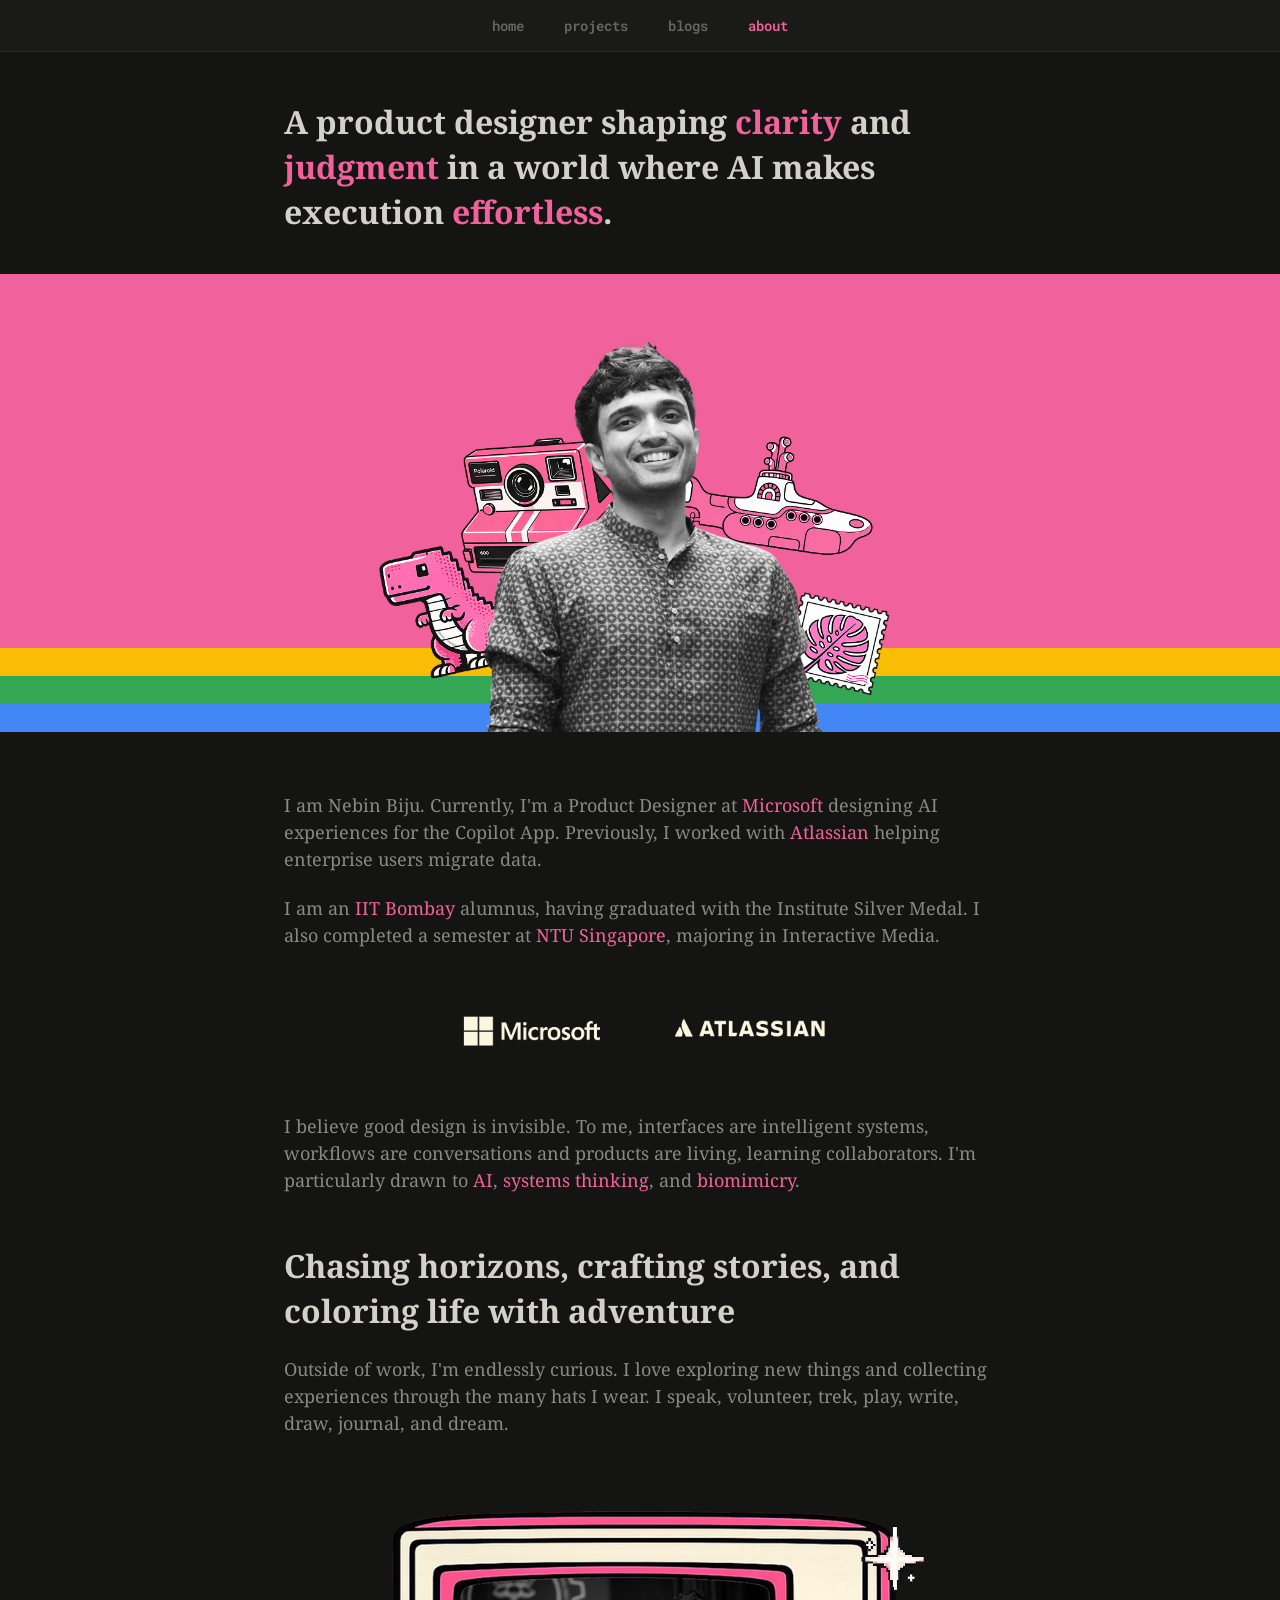
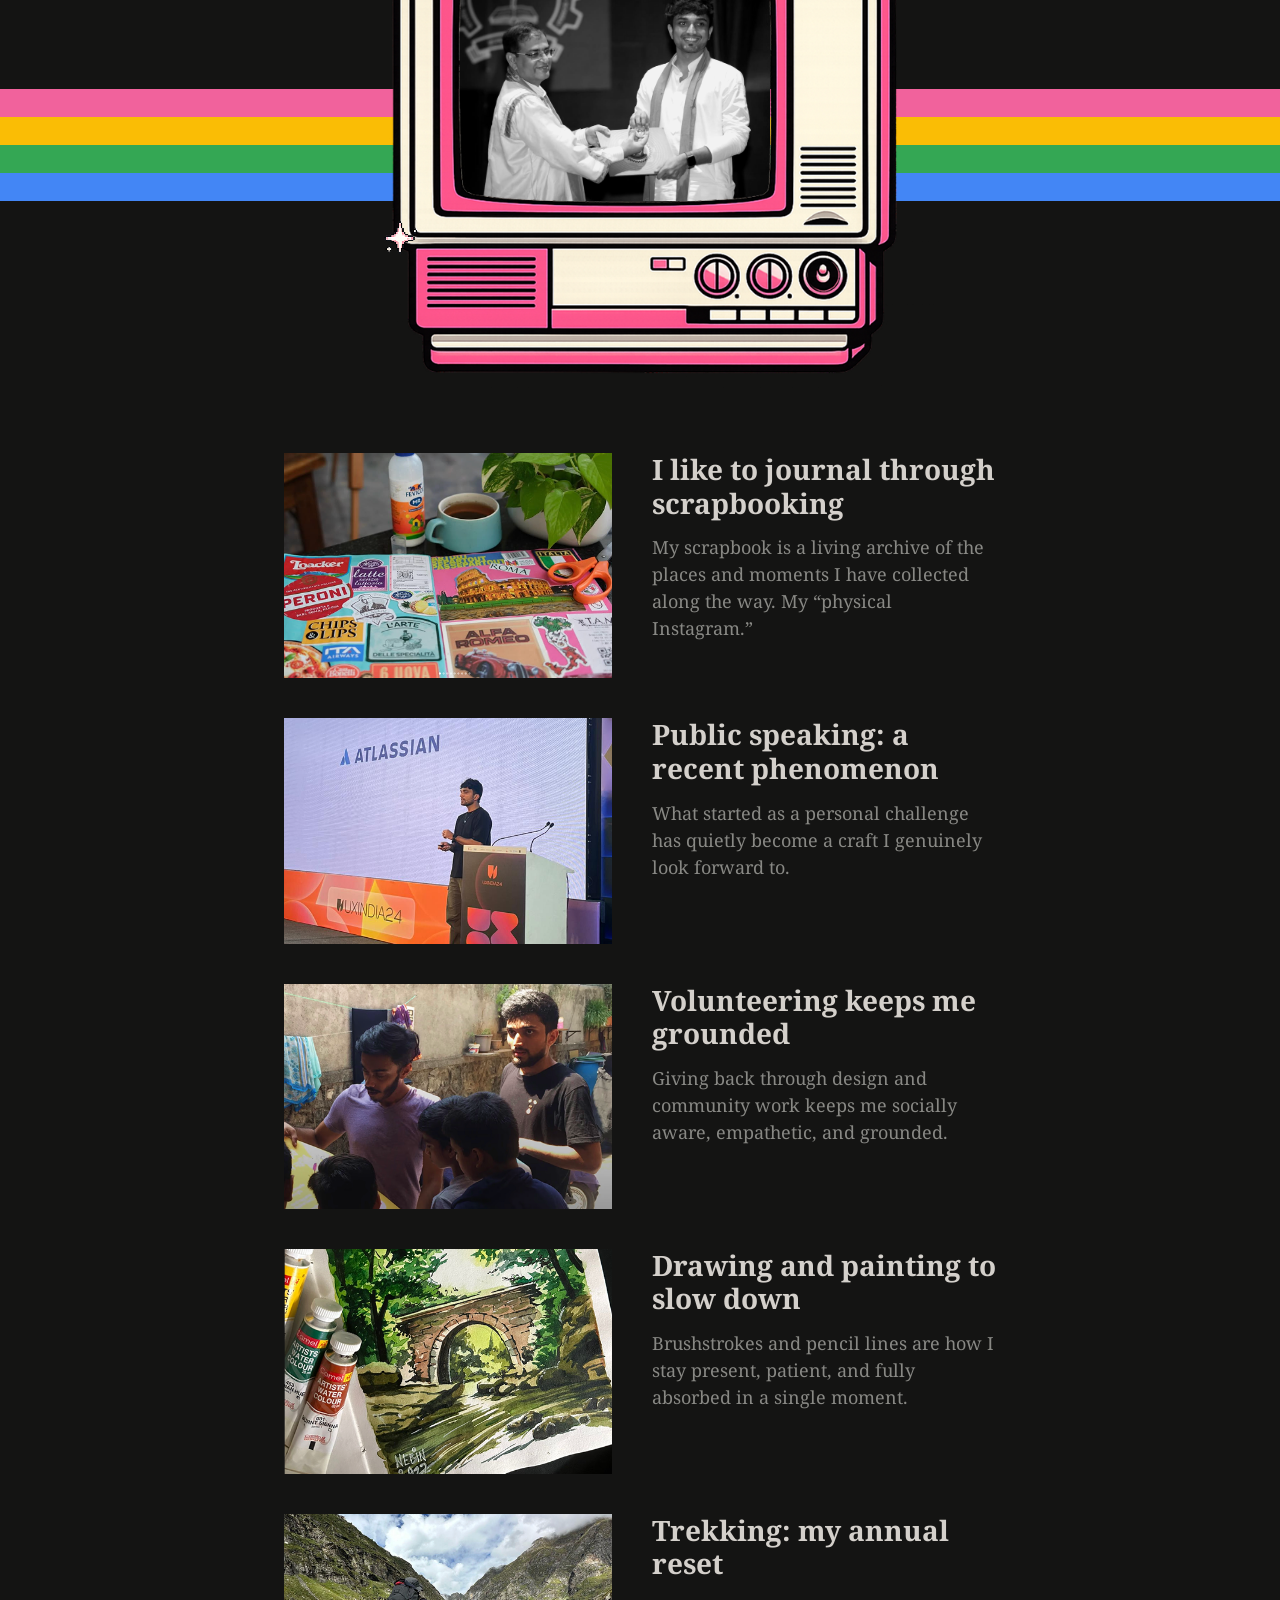
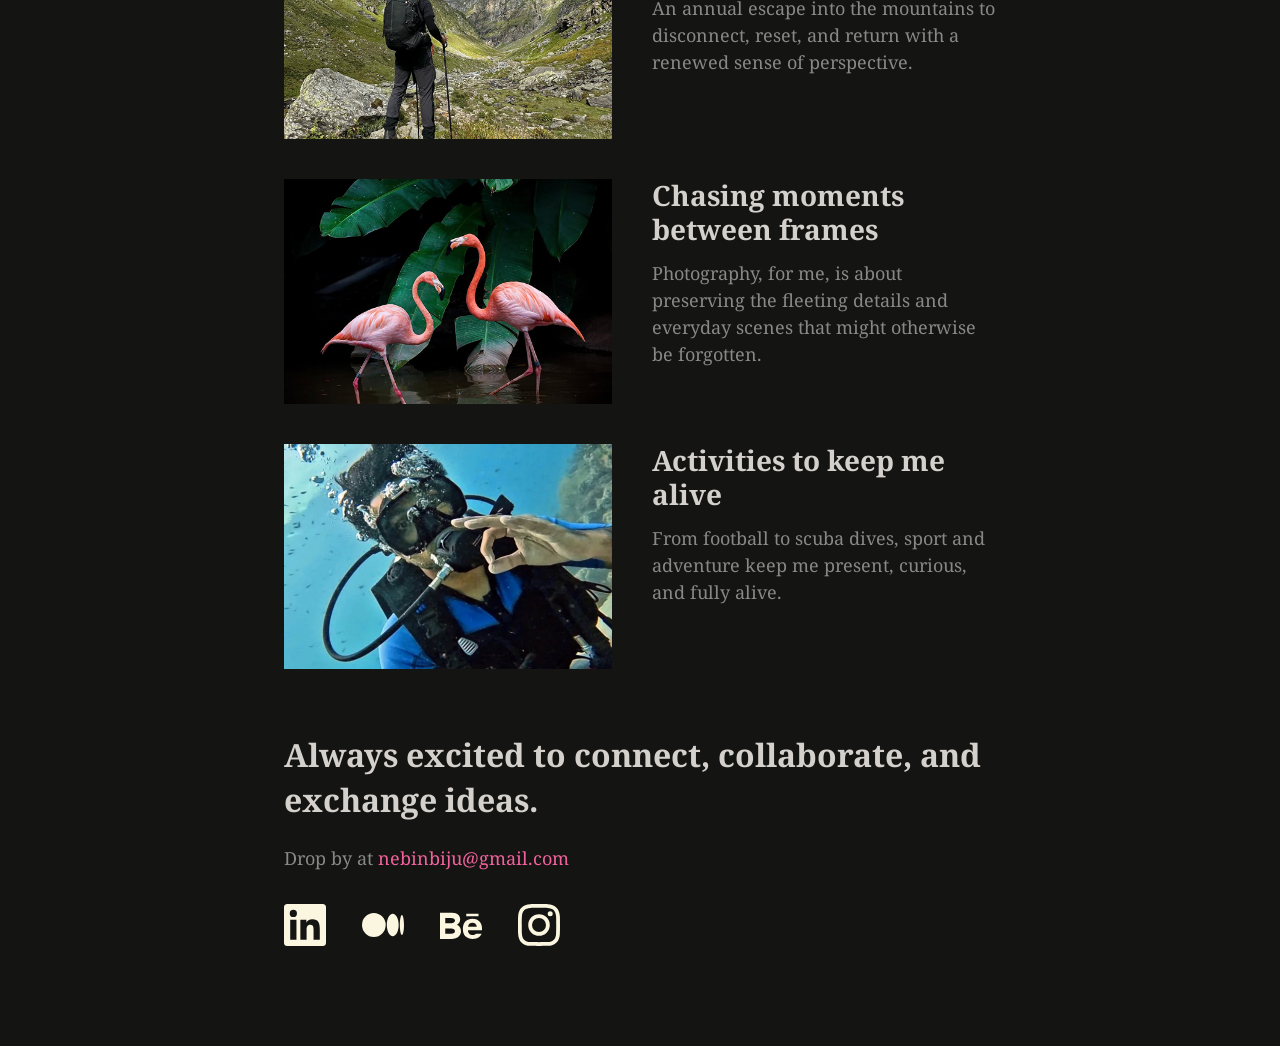
==== commit f5659e67: "Remove GitHub social link from About page Co-authored-by: Copilot <223556219+Copilot@users.noreply.g" ====
--- a/about.html
+++ b/about.html
@@ -149,9 +149,6 @@
         <a href="https://medium.com/@nebinbiju" target="_blank" rel="noopener" aria-label="Medium">
             <svg viewBox="0 0 24 24" xmlns="http://www.w3.org/2000/svg" aria-hidden="true"><path d="M13.54 12a6.8 6.8 0 01-6.77 6.82A6.8 6.8 0 010 12a6.8 6.8 0 016.77-6.82A6.8 6.8 0 0113.54 12zM20.96 12c0 3.54-1.51 6.42-3.38 6.42-1.87 0-3.39-2.88-3.39-6.42s1.52-6.42 3.39-6.42 3.38 2.88 3.38 6.42M24 12c0 3.17-.53 5.75-1.19 5.75-.66 0-1.19-2.58-1.19-5.75s.53-5.75 1.19-5.75C23.47 6.25 24 8.83 24 12z"/></svg>
         </a>
-        <a href="https://github.com/nebinbiju1" target="_blank" rel="noopener" aria-label="GitHub">
-            <svg viewBox="0 0 24 24" xmlns="http://www.w3.org/2000/svg" aria-hidden="true"><path d="M12 .297c-6.63 0-12 5.373-12 12 0 5.303 3.438 9.8 8.205 11.385.6.113.82-.258.82-.577 0-.285-.01-1.04-.015-2.04-3.338.724-4.042-1.61-4.042-1.61C4.422 18.07 3.633 17.7 3.633 17.7c-1.087-.744.084-.729.084-.729 1.205.084 1.838 1.236 1.838 1.236 1.07 1.835 2.809 1.305 3.495.998.108-.776.417-1.305.76-1.605-2.665-.3-5.466-1.332-5.466-5.93 0-1.31.465-2.38 1.235-3.22-.135-.303-.54-1.523.105-3.176 0 0 1.005-.322 3.3 1.23.96-.267 1.98-.399 3-.405 1.02.006 2.04.138 3 .405 2.28-1.552 3.285-1.23 3.285-1.23.645 1.653.24 2.873.12 3.176.765.84 1.23 1.91 1.23 3.22 0 4.61-2.805 5.625-5.475 5.92.42.36.81 1.096.81 2.22 0 1.606-.015 2.896-.015 3.286 0 .315.21.69.825.57C20.565 22.092 24 17.592 24 12.297c0-6.627-5.373-12-12-12"/></svg>
-        </a>
         <a href="https://www.behance.net/nebinbiju" target="_blank" rel="noopener" aria-label="Behance">
             <svg viewBox="0 0 24 24" xmlns="http://www.w3.org/2000/svg" aria-hidden="true"><path d="M22 7h-7V5.5h7V7zm1.726 10c-.442 1.297-2.029 3-5.101 3-3.074 0-5.564-1.729-5.564-5.675 0-3.91 2.325-5.92 5.466-5.92 3.082 0 4.964 1.782 5.375 4.426.078.506.109 1.188.095 2.14h-8.027c.13 3.211 3.483 3.312 4.588 2.029h3.168zm-7.686-4h4.965c-.105-1.547-1.136-2.219-2.477-2.219-1.466 0-2.277.768-2.488 2.219zm-9.574 6.988H0V5.021h6.953c5.476.081 5.58 5.444 2.72 6.906 3.461 1.26 3.577 8.061-3.207 8.061zM3 11h3.584c2.508 0 2.906-3-.312-3H3v3zm3.391 3H3v3.016h3.341c3.055 0 2.868-3.016.05-3.016z"/></svg>
         </a>
@@ -232,7 +229,7 @@
             speak: {
                 title: 'Public speaking: A recent phenomenon',
                 img: 'images/HUB/public_speak.png',
-                content: `<p>What started as a challenge to myself has quietly become something I genuinely look forward to. From sharing ideas in small team discussions at work to speaking at one of India's largest design conferences, public speaking has pushed me outside my comfort zone in the best way possible. It has helped me think more critically, communicate with greater clarity, and develop confidence in my own perspective. More than speaking, I've come to appreciate its power to influence people, not through volume, but through thoughtful ideas, compelling stories, and meaningful conversations.</p>
+                content: `<p>What started as a challenge to myself has quietly become something I genuinely look forward to. From sharing ideas in small team discussions at work to speaking at <a href="https://www.ux-india.org/" target="_blank" rel="noopener">India's largest design conference, UXINDIA</a>, public speaking has pushed me outside my comfort zone in the best way possible. It has helped me think more critically, communicate with greater clarity, and develop confidence in my own perspective. More than speaking, I've come to appreciate its power to influence people, not through volume, but through thoughtful ideas, compelling stories, and meaningful conversations.</p>
 <figure><img src="images/HUB/public_speak.png" alt=""></figure>
 <figure><img src="images/HUB/Public%20speaking/Screenshot%202026-06-18%20at%208.27.57%20PM.png" alt=""></figure>`
             },
--- a/styles.css
+++ b/styles.css
@@ -201,6 +201,20 @@
     font-weight: 700;
     color: #d4d0cb;
 }
+
+.modal-nda {
+    font-size: 14px;
+    font-weight: 700;
+    line-height: 1.6;
+    color: #d4d0cb;
+}
+
+.modal-nda a {
+    color: #f1629c;
+    text-decoration: none;
+}
+
+.modal-nda a:hover { color: #ff8ab8; }
 
 .modal-sub {
     font-size: 12px;
@@ -1041,11 +1055,13 @@
 }
 
 .card:nth-child(1) .card-img { background-image: url('images/remediation_cover.png'); }
-.card:nth-child(2) .card-img { background-image: url('images/Copilot_updated.png'); }
-.card:nth-child(3) .card-img { background-image: url('images/Exergame.png'); }
+.card:nth-child(2) .card-img { background-image: url('images/Copilot_home.png'); }
+.card:nth-child(3) .card-img { background-image: url('images/Copilot_search_cover.png'); }
 .card:nth-child(4) .card-img { background-image: url('images/vibehub.png'); }
-.card:nth-child(5) .card-img { background-image: url('images/Selection.png'); }
-.card:nth-child(6) .card-img { background-image: url('images/NTU_cover.png'); background-position: top; }
+.card:nth-child(5) .card-img { background-image: url('images/Exergame.png'); }
+.card:nth-child(6) .card-img { background-image: url('images/Selection.png'); }
+.card:nth-child(7) .card-img { background-image: url('images/NTU_cover.png'); background-position: top; }
+.card:nth-child(8) .card-img { background-image: url('images/Dhantrack.png'); }
 
 .card-content { padding: 20px 0 0; }
 
@@ -1182,6 +1198,694 @@
 
 body.pg-project .page { max-width: 760px; }
 
+body.pg-project .proactive-overview {
+    margin: 24px 0 64px;
+}
+
+body.pg-project .proactive-project-facts {
+    display: grid;
+    grid-template-columns: 1fr 1fr 2fr;
+    gap: 28px 32px;
+    margin: 0;
+}
+
+body.pg-project .proactive-project-facts dt {
+    font-family: 'Roboto Mono', monospace;
+    font-size: 14px;
+    font-weight: 600;
+    text-transform: lowercase;
+    color: #888884;
+    margin-bottom: 6px;
+}
+
+body.pg-project .proactive-project-facts dd {
+    font-family: 'Noto Serif', serif;
+    font-size: 18px;
+    line-height: 1.5;
+    color: #ffffff;
+    margin: 0;
+}
+
+@media (max-width: 600px) {
+    body.pg-project .proactive-project-facts {
+        grid-template-columns: minmax(0, 1fr);
+        gap: 24px;
+    }
+}
+
+body.pg-project .proactive-preview {
+    --prompt-width: clamp(216px, 38vw, 276px);
+    --prompt-stride: calc(var(--prompt-width) + 18px);
+    margin: 0 0 36px;
+}
+
+body.pg-project .proactive-card-track {
+    display: grid;
+    grid-template-columns: minmax(0, 1fr);
+    padding: 40px 0;
+    list-style: none;
+    overflow: hidden;
+    mask-image: linear-gradient(to right, transparent, #000 12%, #000 88%, transparent);
+}
+
+body.pg-project .proactive-task {
+    grid-area: 1 / 1;
+    display: grid;
+    grid-template-rows: 1fr auto;
+    min-width: 0;
+}
+
+body.pg-project .proactive-prompt-card {
+    justify-self: center;
+    display: grid;
+    grid-template-rows: auto auto 1fr auto;
+    gap: 16px;
+    width: var(--prompt-width);
+    min-height: 336px;
+    padding: 28px;
+    border: 1px solid #565652;
+    border-radius: 36px;
+    background: #262625;
+    color: #b7b7b2;
+    font-family: -apple-system, BlinkMacSystemFont, 'Segoe UI', sans-serif;
+    font-size: 20px;
+    line-height: 1.35;
+    box-shadow: 0 12px 24px rgba(0, 0, 0, 0.3);
+    animation: proactive-card-loop 15.6s ease-in-out infinite;
+    animation-delay: var(--prompt-delay);
+}
+
+body.pg-project .proactive-prompt-card h2 {
+    font: 600 22px/1.3 -apple-system, BlinkMacSystemFont, 'Segoe UI', sans-serif;
+    text-align: center;
+    color: #eeeeeb;
+}
+
+body.pg-project .proactive-card-time { align-self: end; }
+
+body.pg-project .proactive-task-summary {
+    display: grid;
+    align-content: start;
+    gap: 6px;
+    min-height: 84px;
+    margin: 28px 20px 0;
+    color: #b7b7b2;
+    font: 18px/1.4 -apple-system, BlinkMacSystemFont, 'Segoe UI', sans-serif;
+    text-align: center;
+    animation: proactive-summary-loop 15.6s linear infinite;
+    animation-delay: var(--prompt-delay);
+}
+
+body.pg-project .proactive-task-headline {
+    color: #eeeeeb;
+    font-size: 20px;
+    font-weight: 600;
+}
+
+body.pg-project .proactive-source-icons {
+    display: flex;
+    align-items: center;
+    justify-content: center;
+    gap: 9px;
+    height: 24px;
+    color: #ddddda;
+}
+
+body.pg-project .proactive-source-icons svg,
+body.pg-project .proactive-source-icons img {
+    display: block;
+    width: 21px;
+    height: 21px;
+}
+
+body.pg-project .proactive-source-icons svg {
+    fill: none;
+    stroke: currentColor;
+    stroke-width: 1.6;
+    stroke-linecap: round;
+    stroke-linejoin: round;
+}
+
+body.pg-project .proactive-source-icons img {
+    filter: invert(1);
+    transform: rotate(-3deg);
+}
+
+body.pg-project .proactive-preview:is(.is-offscreen, .is-hidden) :is(.proactive-prompt-card, .proactive-task-summary) {
+    animation-play-state: paused;
+}
+
+@keyframes proactive-summary-loop {
+    0%, 13.942%, 99.583%, 100% {
+        opacity: 1;
+        visibility: visible;
+    }
+    14.84%, 98.301% {
+        opacity: 0;
+        visibility: hidden;
+    }
+}
+
+@keyframes proactive-card-loop {
+    0%, 11.218%, 100% {
+        transform: translateX(0) scale(1) rotate(0deg);
+        opacity: 1;
+    }
+    16.667%, 27.885% {
+        transform: translateX(calc(-1 * var(--prompt-stride))) scale(0.86) rotate(3deg);
+        opacity: 0.5;
+    }
+    33.333%, 44.551% {
+        transform: translateX(calc(-2 * var(--prompt-stride))) scale(0.86) rotate(3deg);
+        opacity: 0.5;
+    }
+    49.999% {
+        transform: translateX(calc(-3 * var(--prompt-stride))) scale(0.86) rotate(3deg);
+        opacity: 0;
+    }
+    50%, 61.218% {
+        transform: translateX(calc(3 * var(--prompt-stride))) scale(0.86) rotate(5deg);
+        opacity: 0;
+    }
+    66.667%, 77.885% {
+        transform: translateX(calc(2 * var(--prompt-stride))) scale(0.86) rotate(5deg);
+        opacity: 0.5;
+    }
+    83.333%, 94.551% {
+        transform: translateX(var(--prompt-stride)) scale(0.86) rotate(5deg);
+        opacity: 0.5;
+    }
+}
+
+@media (max-width: 600px) {
+    body.pg-project .proactive-prompt-card {
+        padding: 24px;
+        font-size: 18px;
+    }
+    body.pg-project .proactive-prompt-card h2 { font-size: 20px; }
+}
+
+@media (prefers-reduced-motion: reduce) {
+    body.pg-project .proactive-card-track {
+        grid-template-columns: repeat(auto-fit, minmax(min(100%, 230px), 1fr));
+        gap: 20px;
+        padding: 16px 0;
+        mask-image: none;
+    }
+    body.pg-project .proactive-task { grid-area: auto; }
+    body.pg-project .proactive-prompt-card {
+        width: 100%;
+        animation: none;
+    }
+    body.pg-project .proactive-task-summary {
+        min-height: 0;
+        margin: 20px 0 0;
+        animation: none;
+    }
+}
+
+body.pg-project .proactive-story {
+    margin: 24px 0 36px;
+}
+
+body.pg-project .proactive-story-copy .proactive-story-question {
+    color: #ffffff;
+}
+
+body.pg-project .proactive-story-copy .proactive-announcement-date {
+    margin-top: 48px;
+}
+
+body.pg-project .proactive-story-copy .proactive-card-subheading {
+    font-family: 'Noto Serif', serif;
+    font-size: 18px;
+    font-weight: 400;
+    line-height: 1.65;
+    color: #ffffff;
+    margin: 24px 0 12px;
+}
+
+body.pg-project .proactive-story-copy .proactive-brief-heading {
+    margin-top: 160px;
+}
+
+body.pg-project .proactive-story-copy .proactive-brief-statement {
+    font-size: clamp(40px, 7vw, 64px);
+    font-weight: 700;
+    line-height: 1.25;
+    color: #888884;
+    margin: 24px 0 36px;
+}
+
+body.pg-project .proactive-brief-statement + h3 {
+    margin-top: 80px;
+}
+
+body.pg-project .proactive-story-copy details strong {
+    font-weight: 700;
+}
+
+body.pg-project .proactive-jobs {
+    display: grid;
+    grid-template-columns: minmax(0, 1fr);
+    gap: 40px;
+    margin: 24px 0 36px;
+}
+
+body.pg-project .proactive-jobs > section {
+    display: grid;
+    grid-template-columns: 64px minmax(0, 1fr);
+    gap: 12px 24px;
+    align-items: start;
+}
+
+body.pg-project .proactive-jobs svg {
+    display: block;
+    width: 64px;
+    height: 64px;
+    fill: none;
+    color: #d4d0cb;
+    stroke: #d4d0cb;
+    stroke-width: 2.5;
+    stroke-linecap: round;
+    stroke-linejoin: round;
+    grid-row: 1 / 3;
+}
+
+body.pg-project .proactive-jobs h4 {
+    font-family: 'Noto Serif', serif;
+    font-size: 24px;
+    font-weight: 700;
+    line-height: 1.3;
+    color: #d4d0cb;
+    margin: 0;
+}
+
+body.pg-project .proactive-jobs p {
+    margin: 0;
+}
+
+@media (max-width: 600px) {
+    body.pg-project .proactive-jobs {
+        gap: 32px;
+    }
+}
+
+body.pg-project .proactive-story-copy details[open] > summary {
+    margin-bottom: 16px;
+}
+
+body.pg-project .proactive-motion-studies {
+    display: grid;
+    grid-template-columns: repeat(3, minmax(0, 1fr));
+    gap: 20px;
+    margin: 32px 0 48px;
+    border-radius: 8px;
+}
+
+body.pg-project .proactive-motion-studies:focus-visible {
+    outline: 2px solid #f1629c;
+    outline-offset: 8px;
+}
+
+body.pg-project .proactive-motion-study {
+    min-width: 0;
+    margin: 0;
+}
+
+body.pg-project .proactive-motion-study figcaption {
+    font: 12px/1.5 'Roboto Mono', monospace;
+    text-align: center;
+    margin-top: 16px;
+}
+
+body.pg-project .motion-phone {
+    position: relative;
+    container-type: inline-size;
+    aspect-ratio: 768 / 1508;
+    overflow: hidden;
+    color: #eeeeeb;
+}
+
+body.pg-project .motion-phone .motion-phone-reference {
+    display: block;
+    width: 100%;
+    height: auto;
+    margin: 0;
+    border: 0;
+}
+
+body.pg-project .motion-phone-ui {
+    position: absolute;
+    inset: 18% 4.3% 17.8% 9.2%;
+    container-type: inline-size;
+    display: flex;
+    flex-direction: column;
+    overflow: hidden;
+    background: #181818;
+    font-family: -apple-system, BlinkMacSystemFont, 'Segoe UI', sans-serif;
+    font-size: 4cqw;
+    line-height: 1.3;
+}
+
+body.pg-project .motion-phone-body {
+    display: flex;
+    flex: 1;
+    flex-direction: column;
+    justify-content: center;
+    min-height: 0;
+}
+
+body.pg-project .motion-phone .motion-phone-greeting {
+    font: 600 6cqw/1.3 -apple-system, BlinkMacSystemFont, 'Segoe UI', sans-serif;
+    text-align: center;
+    color: #eeeeeb;
+    margin: 0 6% 10%;
+}
+
+body.pg-project .motion-card-stage {
+    --prompt-width: 64cqw;
+    --prompt-stride: 70cqw;
+    position: relative;
+    width: 100%;
+    aspect-ratio: 1.3;
+    isolation: isolate;
+    overflow: hidden;
+}
+
+body.pg-project .motion-blank-card {
+    position: absolute;
+    top: 4%;
+    left: 18%;
+    width: var(--prompt-width);
+    height: 92%;
+    border: 1px solid #484846;
+    border-radius: 7cqw;
+    background: #30302f;
+    box-shadow: 0 8px 18px rgba(0, 0, 0, 0.2);
+    animation: proactive-card-loop 15.6s ease-in-out infinite;
+    animation-delay: var(--prompt-delay);
+}
+
+body.pg-project .motion-card-stage-vertical {
+    mask-image: linear-gradient(to bottom, transparent, #000 10%, #000 90%, transparent);
+}
+
+body.pg-project .motion-card-stage-vertical .motion-blank-card {
+    top: 21%;
+    left: 7%;
+    width: 86%;
+    height: 58%;
+    animation-name: motion-vertical-loop;
+}
+
+body.pg-project .motion-card-stage-swipe {
+    overflow: visible;
+}
+
+body.pg-project .motion-card-stage-swipe .motion-blank-card {
+    left: 24%;
+    width: 52%;
+    transform-origin: 50% 85%;
+    animation: motion-swipe-loop 9s ease-in-out infinite;
+    animation-delay: var(--swipe-delay);
+}
+
+body.pg-project .motion-card-stage-carousel {
+    --prompt-width: 57.6cqw;
+    --prompt-stride: 63cqw;
+}
+
+body.pg-project .motion-card-stage-carousel .motion-blank-card {
+    left: 21.2%;
+}
+
+body.pg-project .proactive-motion-studies:is(.is-offscreen, .is-hidden) .motion-blank-card {
+    animation-play-state: paused;
+}
+
+@keyframes motion-vertical-loop {
+    0%, 11.218%, 100% { transform: translateY(0) scale(1); opacity: 1; }
+    16.667%, 27.885% { transform: translateY(-110%) scale(0.86); opacity: 0.5; }
+    33.333%, 44.551% { transform: translateY(-220%) scale(0.86); opacity: 0.5; }
+    49.999% { transform: translateY(-330%) scale(0.86); opacity: 0; }
+    50%, 61.218% { transform: translateY(330%) scale(0.86); opacity: 0; }
+    66.667%, 77.885% { transform: translateY(220%) scale(0.86); opacity: 0.5; }
+    83.333%, 94.551% { transform: translateY(110%) scale(0.86); opacity: 0.5; }
+}
+
+@keyframes motion-swipe-loop {
+    0%, 24%, 100% {
+        transform: translate(0, 0) scale(1) rotate(0deg);
+        opacity: 1;
+        z-index: 3;
+    }
+    30% {
+        transform: translate(calc(var(--swipe-direction) * 130%), -6%) scale(1) rotate(calc(var(--swipe-direction) * 20deg));
+        opacity: 1;
+        z-index: 3;
+    }
+    33.32% {
+        transform: translate(calc(var(--swipe-direction) * 175%), -10%) scale(1) rotate(calc(var(--swipe-direction) * 26deg));
+        opacity: 0;
+        z-index: 3;
+        animation-timing-function: step-end;
+    }
+    33.33% {
+        transform: translate(0, 0) scale(0.82) rotate(0deg);
+        opacity: 1;
+        z-index: 1;
+    }
+    43%, 57% {
+        transform: translate(12%, 5%) scale(0.9) rotate(10deg);
+        opacity: 1;
+        z-index: 1;
+    }
+    66.66%, 90% {
+        transform: translate(-8%, 3%) scale(0.95) rotate(-7deg);
+        opacity: 1;
+        z-index: 2;
+    }
+}
+
+@media (max-width: 600px) {
+    body.pg-project .proactive-motion-studies {
+        grid-template-columns: minmax(0, 1fr);
+        justify-items: center;
+        gap: 32px;
+    }
+
+    body.pg-project .proactive-motion-study {
+        width: min(100%, 260px);
+    }
+}
+
+@media (prefers-reduced-motion: reduce) {
+    body.pg-project .proactive-motion-studies .motion-blank-card { animation: none; }
+    body.pg-project .motion-blank-card:nth-child(n + 4) { display: none; }
+    body.pg-project .motion-blank-card:first-child { z-index: 3; }
+    body.pg-project .motion-blank-card:nth-child(2) {
+        transform: translateX(80%) scale(0.86);
+        opacity: 0.5;
+    }
+    body.pg-project .motion-blank-card:nth-child(3) {
+        transform: translateX(-80%) scale(0.86);
+        opacity: 0.5;
+    }
+    body.pg-project .motion-card-stage-vertical .motion-blank-card:nth-child(2) {
+        transform: translateY(110%) scale(0.86);
+    }
+    body.pg-project .motion-card-stage-vertical .motion-blank-card:nth-child(3) {
+        transform: translateY(-110%) scale(0.86);
+    }
+}
+
+body.pg-project .proactive-current-composition {
+    display: flex;
+    justify-content: center;
+    margin: 60px 0;
+}
+
+body.pg-project .proactive-current-composition .proactive-current-screen {
+    width: min(100%, 230px);
+    height: auto;
+    margin: 0;
+    border: 0;
+    border-radius: 16% / 7.4%;
+    box-shadow: 0 16px 40px rgba(0, 0, 0, 0.4);
+}
+
+body.pg-project .proactive-ia-screen {
+    filter: drop-shadow(0 16px 20px rgba(0, 0, 0, 0.4));
+}
+
+body.pg-project .proactive-final-video {
+    container-type: inline-size;
+    margin: 24px 0;
+}
+
+body.pg-project .proactive-final-video video {
+    display: block;
+    width: 100%;
+    height: calc(100cqw * 1554 / 2184 + 192px);
+    object-fit: contain;
+    object-position: center;
+    background: #141413;
+}
+
+body.pg-project .workiq-flow { margin: 24px 0 36px; }
+
+body.pg-project .engagement-loop {
+    display: grid;
+    grid-template-columns: repeat(2, minmax(0, 1fr));
+    grid-template-areas:
+        "trigger understand"
+        "diagram diagram"
+        "reward action";
+    gap: 16px 40px;
+    margin: 32px 0 48px;
+}
+
+body.pg-project .engagement-trigger { grid-area: trigger; }
+body.pg-project .engagement-understand { grid-area: understand; }
+body.pg-project .engagement-action { grid-area: action; }
+body.pg-project .engagement-reward { grid-area: reward; }
+
+body.pg-project .engagement-loop h4 {
+    font: 700 24px/1.3 'Noto Serif', serif;
+    color: #d4d0cb;
+    margin: 0 0 12px;
+}
+
+body.pg-project .engagement-loop p,
+body.pg-project .engagement-loop ul {
+    margin: 0;
+}
+
+body.pg-project .engagement-loop ul {
+    padding-left: 22px;
+}
+
+body.pg-project .engagement-loop p,
+body.pg-project .engagement-loop li {
+    font-size: 14px;
+    line-height: 1.5;
+}
+
+body.pg-project .engagement-diagram {
+    grid-area: diagram;
+    display: block;
+    width: 100%;
+    height: auto;
+}
+
+body.pg-project .engagement-route,
+body.pg-project .engagement-arrows,
+body.pg-project .engagement-sunrise {
+    fill: none;
+    stroke: #666662;
+    stroke-width: 4;
+    stroke-linecap: round;
+    stroke-linejoin: round;
+}
+
+body.pg-project .engagement-sunrise { stroke: #888884; }
+
+@media (max-width: 600px) {
+    body.pg-project .engagement-loop {
+        gap: 24px 20px;
+    }
+
+    body.pg-project .engagement-loop h4 {
+        font-size: 20px;
+    }
+
+    body.pg-project .engagement-loop p,
+    body.pg-project .engagement-loop li {
+        overflow-wrap: anywhere;
+    }
+}
+
+body.pg-project .workiq-diagram {
+    display: block;
+    width: 100%;
+    height: auto;
+    overflow: visible;
+}
+
+body.pg-project .workiq-connections {
+    fill: none;
+    stroke: #666662;
+    stroke-width: 2;
+}
+
+body.pg-project .workiq-nodes {
+    fill: #1a1a18;
+    stroke: #888884;
+    stroke-width: 1;
+    filter: drop-shadow(0 8px 10px rgba(0, 0, 0, 0.3));
+}
+
+body.pg-project .workiq-source-glyphs {
+    fill: none;
+    stroke: #eeeeeb;
+    stroke-width: 2;
+    stroke-linecap: round;
+    stroke-linejoin: round;
+}
+
+body.pg-project .workiq-copilot-glyph { fill: #eeeeeb; }
+body.pg-project .workiq-connection-dots { fill: #888884; }
+
+body.pg-project .workiq-pulses {
+    filter: drop-shadow(0 0 4px rgba(241, 98, 156, 0.65));
+}
+
+body.pg-project .workiq-pulse {
+    fill: none;
+    stroke: #f1629c;
+    stroke-width: 4;
+    stroke-linecap: round;
+    stroke-dasharray: var(--pulse-length) 200;
+    stroke-dashoffset: var(--pulse-length);
+    opacity: 0;
+    animation: workiq-signal-pulse var(--signal-duration, 2.2s) linear infinite;
+    animation-delay: var(--signal-delay, 0s);
+}
+
+body.pg-project .workiq-receiver-glow {
+    fill: none;
+    stroke: #f1629c;
+    stroke-width: 2.5;
+    opacity: 0;
+    animation: workiq-receiver-glow var(--signal-duration, 2.2s) ease-in-out infinite;
+    animation-delay: var(--signal-delay, 0s);
+}
+
+body.pg-project :is(.workiq-flow, .engagement-loop):is(.is-offscreen, .is-hidden) :is(.workiq-pulse, .workiq-receiver-glow) {
+    animation-play-state: paused;
+}
+
+@keyframes workiq-receiver-glow {
+    0%, 50%, 85%, 100% { opacity: 0; }
+    55% { opacity: 0.8; }
+}
+
+@keyframes workiq-signal-pulse {
+    0% { stroke-dashoffset: var(--pulse-length); opacity: 0; }
+    12% { opacity: var(--pulse-opacity); }
+    60% {
+        stroke-dashoffset: calc(var(--pulse-length) * 1px - 120px);
+        opacity: var(--pulse-opacity);
+        animation-timing-function: ease-in-out;
+    }
+    80%, 100% { stroke-dashoffset: calc(var(--pulse-length) * 1px - 120px); opacity: 0; }
+}
+
+@media (prefers-reduced-motion: reduce) {
+    body.pg-project :is(.workiq-pulse, .workiq-receiver-glow) { animation: none; opacity: 0; }
+}
+
 .project-header { margin-bottom: 28px; }
 
 .project-title {
@@ -1459,9 +2163,13 @@
 .blog-content p {
     font-family: 'Noto Serif', serif;
     font-size: 18px;
-    line-height: 1.5;
+    line-height: 1.65;
     color: #888884;
     margin-bottom: 16px;
+}
+
+@media (max-width: 600px) {
+    .blog-content p { line-height: 1.5; }
 }
 
 .blog-content strong { color: #888884; font-weight: 400; }
